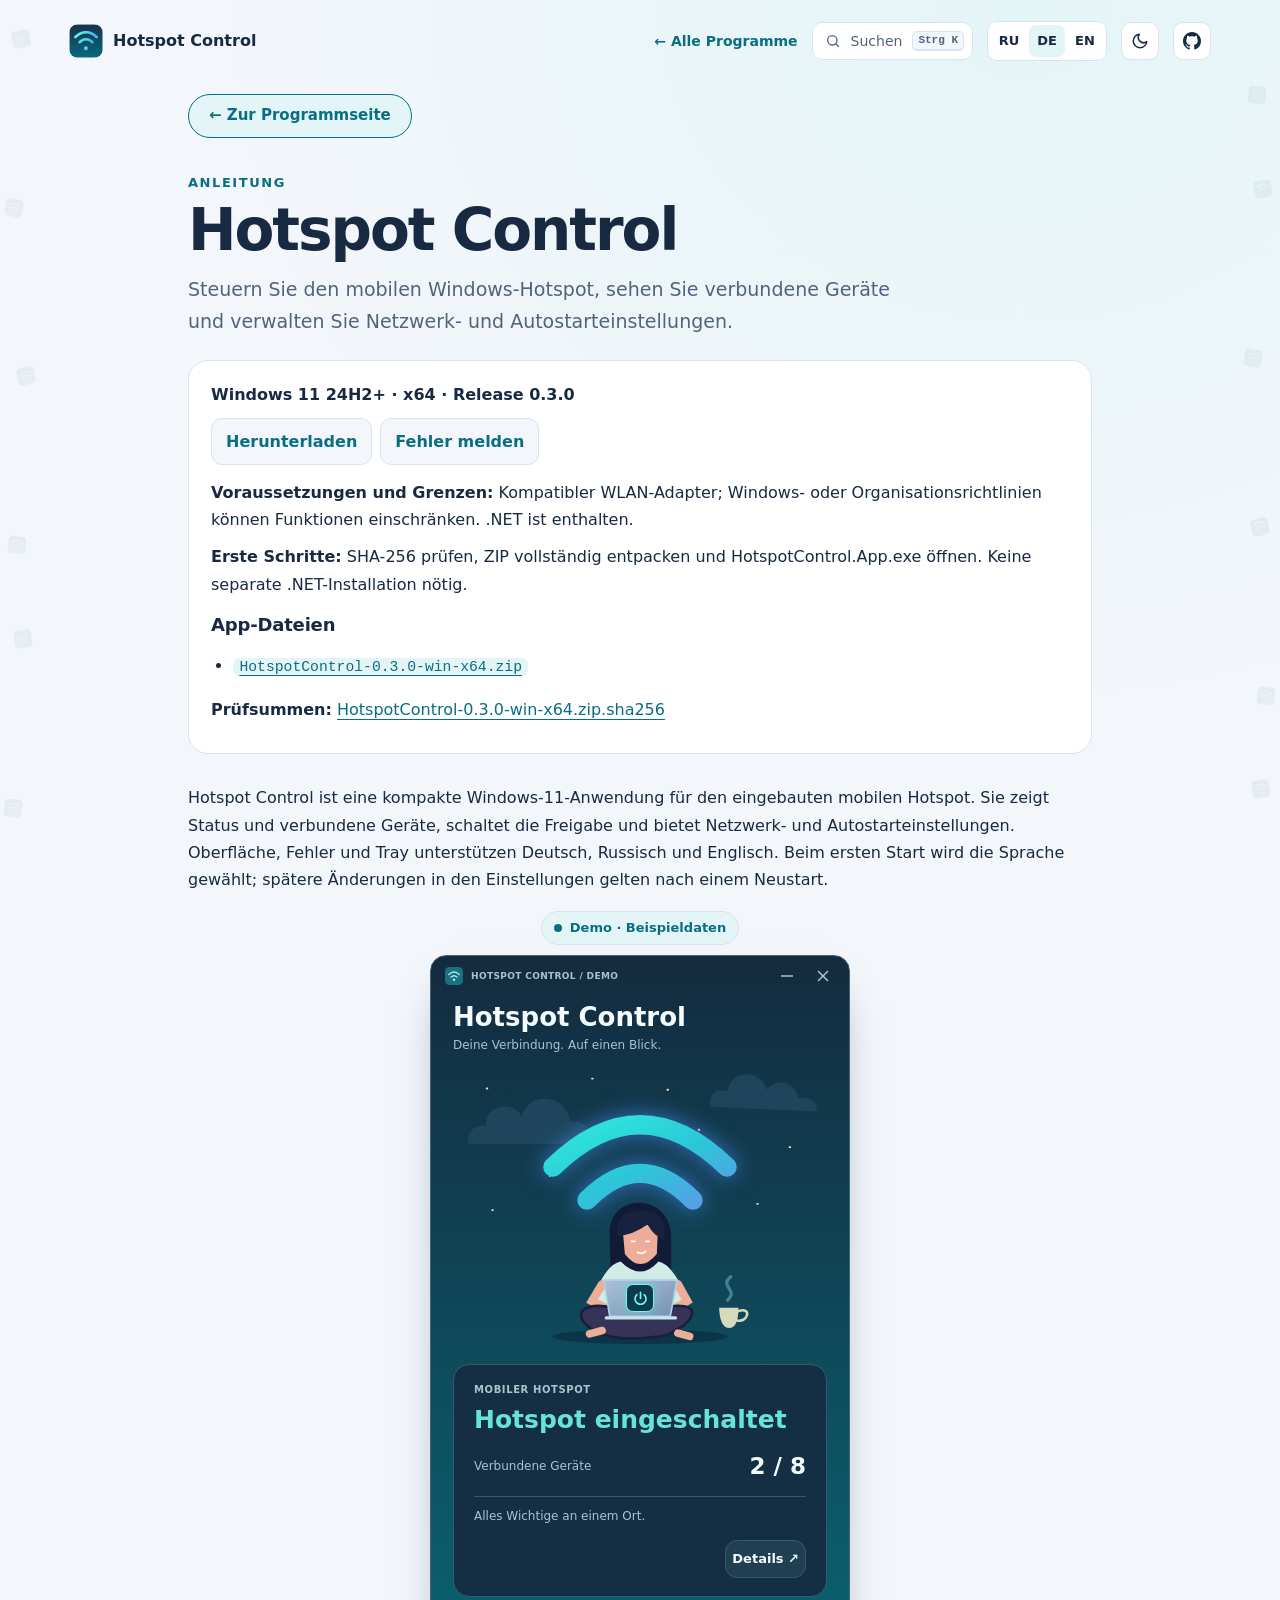
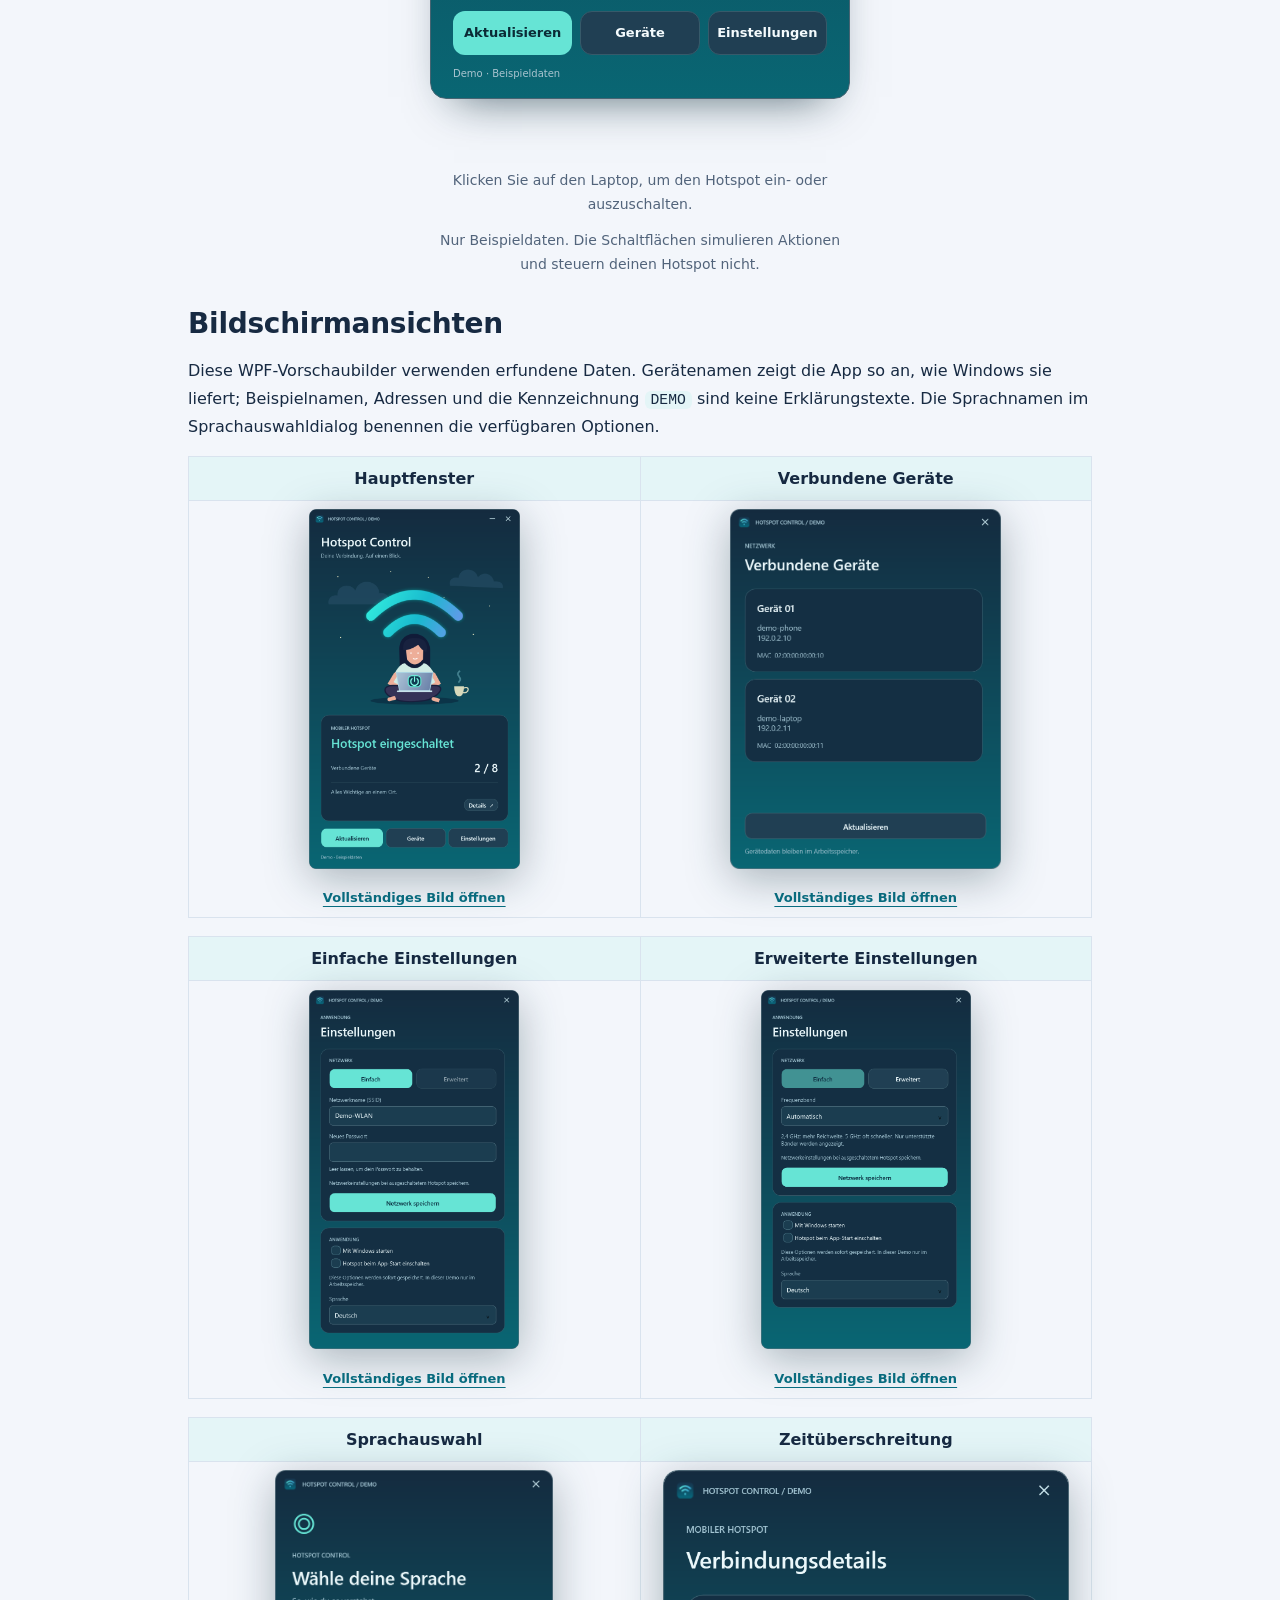
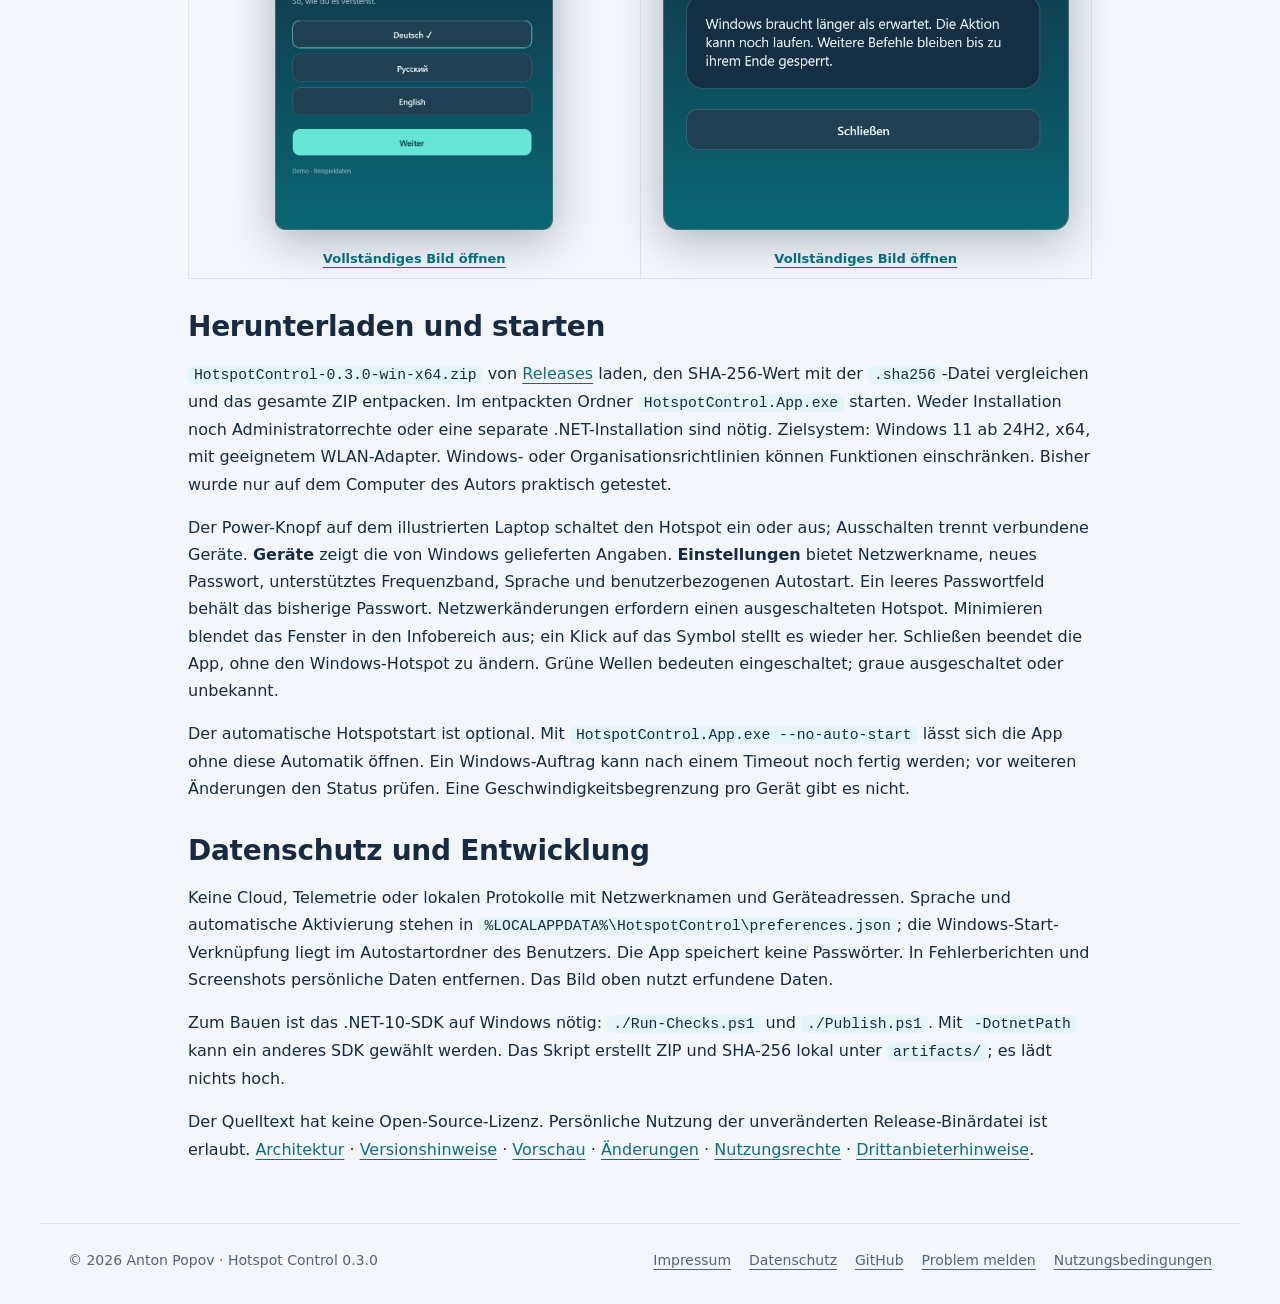
==== Guide-de.html @ d8a9bd9d "demo: no inner scrolling, the laptop toggles the hotspot Every screen fits the window; the power but" ====
<!doctype html>
<html lang="de"><head><meta charset="utf-8"><meta name="viewport" content="width=device-width,initial-scale=1">
<meta name="description" content="Steuern Sie den mobilen Windows-Hotspot, sehen Sie verbundene Geräte und verwalten Sie Netzwerk- und Autostarteinstellungen."><title>Hotspot Control — Anleitung</title>
<!-- ppk-head:start -->
<link rel="icon" href="presentation-icon.ico">
<script src="assets/kit/kit-theme.js"></script>
<link rel="stylesheet" href="assets/kit/kit.css?v=2026.11.06-2">
<link rel="stylesheet" href="presentation.css?v=cfb1ed99">
<link rel="stylesheet" href="guide-polish.css?v=80c9c462">
<script src="assets/kit/programs.js?v=2026.11.06-2" defer></script>
<script src="assets/kit/kit.js?v=2026.11.06-2" defer></script>
<!-- ppk-head:end -->
</head>
<body class="ppk-page">
<!-- ppk-header:start -->
<a class="ppk-skip" href="#main">Zum Inhalt</a>
<div class="ppk-nav-wrap" id="ppk-nav-wrap">
<nav class="ppk-nav" aria-label="Hauptnavigation"><a class="ppk-brand" href="index.html"><img src="presentation-icon.ico" alt="" width="34" height="34"><span>Hotspot Control</span></a><span class="ppk-spacer"></span><a class="ppk-back" href="https://popovantondev.github.io/popovantondev/index.html">← Alle Programme</a><button class="ppk-search-btn" type="button" data-ppk-open-search aria-label="Programme durchsuchen"><span>Suchen</span><kbd>Strg K</kbd></button><div class="ppk-langs"><a href="Guide-ru.html" lang="ru" hreflang="ru">RU</a><a href="Guide-de.html" lang="de" hreflang="de" aria-current="page">DE</a><a href="Guide-en.html" lang="en" hreflang="en">EN</a></div><button class="ppk-icon-btn ppk-theme-btn" type="button" data-ppk-theme aria-label="Farbschema wechseln"></button><a class="ppk-icon-btn ppk-gh-btn" href="https://github.com/popovantondev/HotspotControl" aria-label="GitHub"></a></nav>
</div>
<!-- ppk-header:end -->
<main class="ppk-shell ppk-prose guide" id="main">
<!-- ppk-guide-home:start --><p class="guide-home"><a class="guide-home-link" href="index.html">← Zur Programmseite</a></p><!-- ppk-guide-home:end -->
<!-- guide-hero:start --><section class="guide-hero"><p class="guide-kicker">Anleitung</p><h1>Hotspot Control</h1><p class="guide-lead">Steuern Sie den mobilen Windows-Hotspot, sehen Sie verbundene Geräte und verwalten Sie Netzwerk- und Autostarteinstellungen.</p></section><!-- guide-hero:end -->
<!-- public-release:start -->
<section class="topic release-summary" aria-label="Erste Schritte">
<p><strong>Windows 11 24H2+ · x64 · Release 0.3.0</strong></p>
<p class="release-actions"><a class="release-link" href="https://github.com/popovantondev/HotspotControl/releases/tag/v0.3.0">Herunterladen</a> <a class="release-link" href="https://github.com/popovantondev/HotspotControl/issues/new/choose">Fehler melden</a></p>
<p><strong>Voraussetzungen und Grenzen:</strong> Kompatibler WLAN-Adapter; Windows- oder Organisationsrichtlinien können Funktionen einschränken. .NET ist enthalten.</p>
<p><strong>Erste Schritte:</strong> SHA-256 prüfen, ZIP vollständig entpacken und HotspotControl.App.exe öffnen. Keine separate .NET-Installation nötig.</p>
<h2>App-Dateien</h2>
<ul>
<li><a href="https://github.com/popovantondev/HotspotControl/releases/download/v0.3.0/HotspotControl-0.3.0-win-x64.zip"><code>HotspotControl-0.3.0-win-x64.zip</code></a></li>
</ul>
<p><strong>Prüfsummen:</strong> <a href="https://github.com/popovantondev/HotspotControl/releases/download/v0.3.0/HotspotControl-0.3.0-win-x64.zip.sha256">HotspotControl-0.3.0-win-x64.zip.sha256</a></p>
</section>
<!-- public-release:end -->
<section class="overview">
<p>Hotspot Control ist eine kompakte Windows-11-Anwendung für den eingebauten mobilen Hotspot. Sie zeigt Status und verbundene Geräte, schaltet die Freigabe und bietet Netzwerk- und Autostarteinstellungen. Oberfläche, Fehler und Tray unterstützen Deutsch, Russisch und Englisch. Beim ersten Start wird die Sprache gewählt; spätere Änderungen in den Einstellungen gelten nach einem Neustart.</p>
<!-- hotspot-demo:start -->
<link rel="stylesheet" href="assets/hotspot-demo.css?v=35a3feab">
<div class="hsd" data-hotspot-demo hidden></div>
<script src="assets/hotspot-demo/strings-de.js?v=710bd7a7" defer></script>
<script src="assets/hotspot-demo.js?v=8e9362fc" defer></script>
<!-- hotspot-demo:end -->
<p class="hsd-static"><a class="guide-full-image" href="docs/images/demo-main-de.png" aria-label="Vollständiges Bild öffnen"><img src="docs/images/demo-main-de.png" alt="Hotspot Control mit fiktiven Demodaten" /></a></p>
</section><section class="topic"><h2 id="bildschirmansichten">Bildschirmansichten</h2>
<p>Diese WPF-Vorschaubilder verwenden erfundene Daten. Gerätenamen zeigt die App so an, wie Windows sie liefert; Beispielnamen, Adressen und die Kennzeichnung <code>DEMO</code> sind keine Erklärungstexte. Die Sprachnamen im Sprachauswahldialog benennen die verfügbaren Optionen.</p>
<table>
<thead>
<tr>
<th>Hauptfenster</th>
<th>Verbundene Geräte</th>
</tr>
</thead>
<tbody>
<tr>
<td><a class="guide-full-image" href="docs/images/screenshots/de/main.png" aria-label="Vollständiges Bild öffnen"><img src="docs/images/screenshots/de/main.png" alt="Hauptfenster" /></a></td>
<td><a class="guide-full-image" href="docs/images/screenshots/de/devices.png" aria-label="Vollständiges Bild öffnen"><img src="docs/images/screenshots/de/devices.png" alt="Verbundene Geräte" /></a></td>
</tr>
</tbody>
</table>
<table>
<thead>
<tr>
<th>Einfache Einstellungen</th>
<th>Erweiterte Einstellungen</th>
</tr>
</thead>
<tbody>
<tr>
<td><a class="guide-full-image" href="docs/images/screenshots/de/settings-simple.png" aria-label="Vollständiges Bild öffnen"><img src="docs/images/screenshots/de/settings-simple.png" alt="Einfache Einstellungen" /></a></td>
<td><a class="guide-full-image" href="docs/images/screenshots/de/settings-advanced.png" aria-label="Vollständiges Bild öffnen"><img src="docs/images/screenshots/de/settings-advanced.png" alt="Erweiterte Einstellungen" /></a></td>
</tr>
</tbody>
</table>
<table>
<thead>
<tr>
<th>Sprachauswahl</th>
<th>Zeitüberschreitung</th>
</tr>
</thead>
<tbody>
<tr>
<td><a class="guide-full-image" href="docs/images/screenshots/de/language-selection.png" aria-label="Vollständiges Bild öffnen"><img src="docs/images/screenshots/de/language-selection.png" alt="Sprachauswahl" /></a></td>
<td><a class="guide-full-image" href="docs/images/screenshots/de/timeout-message.png" aria-label="Vollständiges Bild öffnen"><img src="docs/images/screenshots/de/timeout-message.png" alt="Meldung bei Zeitüberschreitung" /></a></td>
</tr>
</tbody>
</table>
</section><section class="topic"><h2 id="herunterladen-und-starten">Herunterladen und starten</h2>
<p><code>HotspotControl-0.3.0-win-x64.zip</code> von <a href="https://github.com/popovantondev/HotspotControl/releases/tag/v0.3.0">Releases</a> laden, den SHA-256-Wert mit der <code>.sha256</code>-Datei vergleichen und das gesamte ZIP entpacken. Im entpackten Ordner <code>HotspotControl.App.exe</code> starten. Weder Installation noch Administratorrechte oder eine separate .NET-Installation sind nötig. Zielsystem: Windows 11 ab 24H2, x64, mit geeignetem WLAN-Adapter. Windows- oder Organisationsrichtlinien können Funktionen einschränken. Bisher wurde nur auf dem Computer des Autors praktisch getestet.</p>
<p>Der Power-Knopf auf dem illustrierten Laptop schaltet den Hotspot ein oder aus; Ausschalten trennt verbundene Geräte. <strong>Geräte</strong> zeigt die von Windows gelieferten Angaben. <strong>Einstellungen</strong> bietet Netzwerkname, neues Passwort, unterstütztes Frequenzband, Sprache und benutzerbezogenen Autostart. Ein leeres Passwortfeld behält das bisherige Passwort. Netzwerkänderungen erfordern einen ausgeschalteten Hotspot. Minimieren blendet das Fenster in den Infobereich aus; ein Klick auf das Symbol stellt es wieder her. Schließen beendet die App, ohne den Windows-Hotspot zu ändern. Grüne Wellen bedeuten eingeschaltet; graue ausgeschaltet oder unbekannt.</p>
<p>Der automatische Hotspotstart ist optional. Mit <code>HotspotControl.App.exe --no-auto-start</code> lässt sich die App ohne diese Automatik öffnen. Ein Windows-Auftrag kann nach einem Timeout noch fertig werden; vor weiteren Änderungen den Status prüfen. Eine Geschwindigkeitsbegrenzung pro Gerät gibt es nicht.</p>
</section><section class="topic"><h2 id="datenschutz-und-entwicklung">Datenschutz und Entwicklung</h2>
<p>Keine Cloud, Telemetrie oder lokalen Protokolle mit Netzwerknamen und Geräteadressen. Sprache und automatische Aktivierung stehen in <code>%LOCALAPPDATA%\HotspotControl\preferences.json</code>; die Windows-Start-Verknüpfung liegt im Autostartordner des Benutzers. Die App speichert keine Passwörter. In Fehlerberichten und Screenshots persönliche Daten entfernen. Das Bild oben nutzt erfundene Daten.</p>
<p>Zum Bauen ist das .NET-10-SDK auf Windows nötig: <code>./Run-Checks.ps1</code> und <code>./Publish.ps1</code>. Mit <code>-DotnetPath</code> kann ein anderes SDK gewählt werden. Das Skript erstellt ZIP und SHA-256 lokal unter <code>artifacts/</code>; es lädt nichts hoch.</p>
<p>Der Quelltext hat keine Open-Source-Lizenz. Persönliche Nutzung der unveränderten Release-Binärdatei ist erlaubt. <a href="https://github.com/popovantondev/HotspotControl/blob/main/docs/ARCHITECTURE.de.md">Architektur</a> · <a href="https://github.com/popovantondev/HotspotControl/blob/main/docs/RELEASE_0.3.0.de.md">Versionshinweise</a> · <a href="https://github.com/popovantondev/HotspotControl/blob/main/docs/PREVIEW.de.md">Vorschau</a> · <a href="https://github.com/popovantondev/HotspotControl/blob/main/CHANGELOG.de.md">Änderungen</a> · <a href="https://github.com/popovantondev/HotspotControl/blob/main/RIGHTS.de.md">Nutzungsrechte</a> · <a href="https://github.com/popovantondev/HotspotControl/blob/main/THIRD_PARTY_NOTICES.de.md">Drittanbieterhinweise</a>.</p>
</section>
</main>
<!-- ppk-footer:start -->
<footer class="ppk-footer">
<span>© 2026 Anton Popov · Hotspot Control 0.3.0</span>
<nav aria-label="Rechtliches"><a href="https://popovantondev.github.io/popovantondev/impressum.html">Impressum</a><a href="https://popovantondev.github.io/popovantondev/datenschutz.html">Datenschutz</a><a href="https://github.com/popovantondev/HotspotControl">GitHub</a><a href="https://github.com/popovantondev/HotspotControl/issues/new/choose">Problem melden</a><a href="https://github.com/popovantondev/HotspotControl/blob/main/RIGHTS.de.md">Nutzungsbedingungen</a></nav>
</footer>
<!-- ppk-footer:end -->
</body></html>
---- assets/kit/kit.css ----
/* popovantondev shared kit: tokens, header, search palette, components, footer.
   Everything is prefixed ppk-. Pages set their accent in their own CSS (see demo.html).
   Kit tokens have zero specificity (:where), so any page rule overrides them regardless of load order. */

/* ---------- tokens ---------- */
:where(:root){color-scheme:light;
  --ppk-bg:#f3f6fb;--ppk-panel:#ffffff;--ppk-ink:#172a42;--ppk-muted:#52647b;--ppk-line:#d9e3ee;
  --ppk-accent:#0f6f7c;--ppk-accent-ink:#ffffff;--ppk-tint:#e2f2f3;--ppk-hero:#0c3a45;--ppk-hero-end:#1b6b78;
  --ppk-glass:rgba(255,255,255,.76);--ppk-term:#0f1b26;--ppk-term-ink:#d6e4ef;--ppk-term-ps:#7fd4dc;--ppk-term-ok:#6ee787;--ppk-term-dim:#8fa3b6;
  --ppk-ok:#15803d;--ppk-ok-bg:#dcfce7;--ppk-ok-fg:#166534;--ppk-warn-bg:#fef3c7;--ppk-warn-fg:#92400e;
  --ppk-focus:#1a5fd0;--ppk-shadow:0 22px 50px -30px rgba(22,43,72,.35);
  --ppk-radius-s:8px;--ppk-radius-m:12px;--ppk-radius-l:20px;--ppk-radius-pill:999px;
  --ppk-font:system-ui,-apple-system,"Segoe UI",sans-serif;--ppk-mono:ui-monospace,"Cascadia Code",Consolas,monospace;--ppk-shell:1200px}
:where([data-theme="dark"]){color-scheme:dark;
  --ppk-bg:#0c131b;--ppk-panel:#131d28;--ppk-ink:#e5edf5;--ppk-muted:#9badbf;--ppk-line:#233142;
  --ppk-accent:#3cc1cc;--ppk-accent-ink:#03262b;--ppk-tint:#11343a;--ppk-hero:#082a32;--ppk-hero-end:#145a65;
  --ppk-glass:rgba(19,29,40,.76);--ppk-term:#070d13;--ppk-term-ink:#d6e4ef;--ppk-term-ps:#7fd4dc;--ppk-term-ok:#6ee787;--ppk-term-dim:#8fa3b6;
  --ppk-ok:#4ade80;--ppk-ok-bg:#14532d;--ppk-ok-fg:#bbf7d0;--ppk-warn-bg:#78350f;--ppk-warn-fg:#fde68a;
  --ppk-focus:#7ab8ff;--ppk-shadow:0 22px 50px -30px rgba(0,0,0,.7)}
@media (prefers-color-scheme:dark){:where(:root:not([data-theme])){color-scheme:dark;
  --ppk-bg:#0c131b;--ppk-panel:#131d28;--ppk-ink:#e5edf5;--ppk-muted:#9badbf;--ppk-line:#233142;
  --ppk-accent:#3cc1cc;--ppk-accent-ink:#03262b;--ppk-tint:#11343a;--ppk-hero:#082a32;--ppk-hero-end:#145a65;
  --ppk-glass:rgba(19,29,40,.76);--ppk-term:#070d13;--ppk-term-ink:#d6e4ef;--ppk-term-ps:#7fd4dc;--ppk-term-ok:#6ee787;--ppk-term-dim:#8fa3b6;
  --ppk-ok:#4ade80;--ppk-ok-bg:#14532d;--ppk-ok-fg:#bbf7d0;--ppk-warn-bg:#78350f;--ppk-warn-fg:#fde68a;
  --ppk-focus:#7ab8ff;--ppk-shadow:0 22px 50px -30px rgba(0,0,0,.7)}}

/* ---------- base (only inside pages that opt in with class ppk-page on body) ---------- */
.ppk-page{margin:0;background:radial-gradient(ellipse at 80% 0,var(--ppk-tint),transparent 55%),var(--ppk-bg);background-attachment:fixed;color:var(--ppk-ink);font:16px/1.6 var(--ppk-font);transition:background-color .3s,color .3s}
.ppk-page *,.ppk-page *::before,.ppk-page *::after{box-sizing:border-box}
:where(.ppk-page a){color:var(--ppk-accent);text-underline-offset:4px}
:where(.ppk-page img){max-width:100%;height:auto}
:where(.ppk-page button){font:inherit;color:inherit}
.ppk-page :focus-visible,.ppk-overlay :focus-visible,.ppk-nav-wrap :focus-visible,.ppk-footer :focus-visible{outline:3px solid var(--ppk-focus);outline-offset:3px}
:where(.ppk-page h1),.ppk-title{font-size:clamp(34px,4.6vw,58px);line-height:1.05;letter-spacing:-.035em;margin:14px 0 18px}
:where(.ppk-page h2),.ppk-h2{font-size:clamp(22px,2.4vw,28px);line-height:1.25;letter-spacing:-.01em;margin:0 0 6px}
.ppk-page [hidden],.ppk-overlay[hidden]{display:none!important}
.ppk-shell{max-width:var(--ppk-shell);margin:0 auto;padding:0 28px}
.ppk-section{margin:56px 0;position:relative}
.ppk-sub{color:var(--ppk-muted);margin:0 0 22px}
.ppk-sr-only{position:absolute!important;width:1px;height:1px;margin:-1px;padding:0;overflow:hidden;clip:rect(0 0 0 0);white-space:nowrap;border:0}
.ppk-skip{position:absolute;left:12px;top:-60px;z-index:200;background:var(--ppk-panel);color:var(--ppk-ink);border:2px solid var(--ppk-focus);border-radius:var(--ppk-radius-m);padding:8px 14px;font-weight:700;text-decoration:none}
.ppk-skip:focus{top:12px}
html.ppk-lock{overflow:hidden}

/* ---------- icons (CSS masks, work without JS and without inline SVG) ---------- */
.ppk-search-btn::before,.ppk-gh-btn::before,.ppk-theme-btn::before,.ppk-btn-gh::before{content:"";flex:none;background:currentColor;-webkit-mask:var(--ppk-ico) center/contain no-repeat;mask:var(--ppk-ico) center/contain no-repeat}
.ppk-search-btn::before{--ppk-ico:url("data:image/svg+xml,%3Csvg xmlns='http://www.w3.org/2000/svg' viewBox='0 0 24 24' fill='none' stroke='black' stroke-width='2' stroke-linecap='round'%3E%3Ccircle cx='11' cy='11' r='7'/%3E%3Cpath d='m20 20-3.5-3.5'/%3E%3C/svg%3E");width:16px;height:16px}
.ppk-gh-btn::before,.ppk-btn-gh::before{--ppk-ico:url("data:image/svg+xml,%3Csvg xmlns='http://www.w3.org/2000/svg' viewBox='0 0 16 16'%3E%3Cpath d='M8 0C3.58 0 0 3.58 0 8c0 3.54 2.29 6.53 5.47 7.59.4.07.55-.17.55-.38 0-.19-.01-.82-.01-1.49-2.01.37-2.53-.49-2.69-.94-.09-.23-.48-.94-.82-1.13-.28-.15-.68-.52-.01-.53.63-.01 1.08.58 1.23.82.72 1.21 1.87.87 2.33.66.07-.52.28-.87.51-1.07-1.78-.2-3.64-.89-3.64-3.95 0-.87.31-1.59.82-2.15-.08-.2-.36-1.02.08-2.12 0 0 .67-.21 2.2.82.64-.18 1.32-.27 2-.27.68 0 1.36.09 2 .27 1.53-1.04 2.2-.82 2.2-.82.44 1.1.16 1.92.08 2.12.51.56.82 1.27.82 2.15 0 3.07-1.87 3.75-3.65 3.95.29.25.54.73.54 1.48 0 1.07-.01 1.93-.01 2.2 0 .21.15.46.55.38A8.013 8.013 0 0 0 16 8c0-4.42-3.58-8-8-8z'/%3E%3C/svg%3E");width:18px;height:18px}
.ppk-theme-btn::before{--ppk-ico:url("data:image/svg+xml,%3Csvg xmlns='http://www.w3.org/2000/svg' viewBox='0 0 24 24' fill='none' stroke='black' stroke-width='2' stroke-linecap='round' stroke-linejoin='round'%3E%3Cpath d='M21 12.8A9 9 0 1 1 11.2 3a7 7 0 0 0 9.8 9.8z'/%3E%3C/svg%3E");width:18px;height:18px}
:root[data-theme="dark"] .ppk-theme-btn::before{--ppk-ico:url("data:image/svg+xml,%3Csvg xmlns='http://www.w3.org/2000/svg' viewBox='0 0 24 24' fill='none' stroke='black' stroke-width='2' stroke-linecap='round'%3E%3Ccircle cx='12' cy='12' r='4.5'/%3E%3Cpath d='M12 2v2M12 20v2M4.9 4.9l1.4 1.4M17.7 17.7l1.4 1.4M2 12h2M20 12h2M4.9 19.1l1.4-1.4M17.7 6.3l1.4-1.4'/%3E%3C/svg%3E")}
@media (prefers-color-scheme:dark){:root:not([data-theme]) .ppk-theme-btn::before{--ppk-ico:url("data:image/svg+xml,%3Csvg xmlns='http://www.w3.org/2000/svg' viewBox='0 0 24 24' fill='none' stroke='black' stroke-width='2' stroke-linecap='round'%3E%3Ccircle cx='12' cy='12' r='4.5'/%3E%3Cpath d='M12 2v2M12 20v2M4.9 4.9l1.4 1.4M17.7 17.7l1.4 1.4M2 12h2M20 12h2M4.9 19.1l1.4-1.4M17.7 6.3l1.4-1.4'/%3E%3C/svg%3E")}}
.ppk-search-btn:has(svg)::before,.ppk-icon-btn:has(svg)::before,.ppk-btn-gh:has(svg)::before{display:none}

/* ---------- header: static markup, JS only improves it ---------- */
.ppk-nav-wrap{position:sticky;top:0;z-index:40;padding:10px 0 0}
.ppk-nav-wrap.ppk-floating{padding-inline:8px}
.ppk-nav{position:relative;isolation:isolate;max-width:var(--ppk-shell);margin:0 auto;display:flex;align-items:center;gap:14px;padding:10px 28px;border:1px solid transparent;border-radius:0;font:14px/1.3 var(--ppk-font);color:var(--ppk-ink);transition:border-color .25s,border-radius .25s}
/* Glass pill is a separate layer: the header jump to the pill changes layout once, the glass, blur and shadow only fade in (opacity), so scrolling past the threshold stays cheap. */
.ppk-nav::before{content:"";position:absolute;inset:-1px;z-index:-1;border-radius:inherit;background:var(--ppk-glass);-webkit-backdrop-filter:blur(14px) saturate(1.4);backdrop-filter:blur(14px) saturate(1.4);box-shadow:0 10px 30px -18px rgba(0,0,0,.35);opacity:0;pointer-events:none;transition:opacity .25s}
.ppk-nav *,.ppk-nav *::before,.ppk-nav *::after{box-sizing:border-box}
.ppk-floating .ppk-nav{max-width:980px;padding:8px 10px 8px 16px;border-color:var(--ppk-line);border-radius:var(--ppk-radius-pill)}
.ppk-floating .ppk-nav::before{opacity:1}
.ppk-brand{display:flex;align-items:center;gap:10px;min-width:0;font-size:16px;font-weight:750;color:var(--ppk-ink);text-decoration:none;white-space:nowrap}
.ppk-brand img{width:34px;height:34px;flex:none;border-radius:9px}
.ppk-brand span{overflow:hidden;text-overflow:ellipsis;padding:3px 4px 3px 0;margin:-3px -4px -3px 0}
.ppk-spacer{flex:1}
.ppk-back{display:inline-flex;align-items:center;min-height:38px;font-size:14px;font-weight:650;color:var(--ppk-accent);text-decoration:none;white-space:nowrap}
.ppk-back:hover{text-decoration:underline;text-underline-offset:4px}
.ppk-search-btn{display:none;align-items:center;gap:10px;min-height:38px;padding:6px 8px 6px 12px;border:1px solid var(--ppk-line);border-radius:10px;background:var(--ppk-panel);color:var(--ppk-muted);font:inherit;font-size:14px;cursor:pointer;transition:border-color .2s}
.ppk-search-btn:hover{border-color:var(--ppk-accent)}
html.ppk-js .ppk-search-btn{display:flex}
.ppk-search-btn kbd,.ppk-kbd{font:600 11px/1 var(--ppk-mono);border:1px solid var(--ppk-line);border-bottom-width:2px;border-radius:5px;padding:3px 5px;color:var(--ppk-muted);background:var(--ppk-bg)}
.ppk-langs{display:flex;gap:2px;padding:3px;border:1px solid var(--ppk-line);border-radius:10px;background:var(--ppk-panel)}
.ppk-langs a{display:grid;place-items:center;min-width:36px;min-height:32px;border-radius:7px;color:var(--ppk-ink);font-size:13px;font-weight:700;text-decoration:none}
.ppk-langs a:hover{background:var(--ppk-bg)}
.ppk-langs a[aria-current]{background:var(--ppk-tint);color:var(--ppk-ink)}
.ppk-icon-btn{display:grid;place-items:center;width:38px;height:38px;padding:0;border:1px solid var(--ppk-line);border-radius:10px;background:var(--ppk-panel);color:var(--ppk-ink);text-decoration:none;cursor:pointer;transition:border-color .2s}
.ppk-icon-btn:hover{border-color:var(--ppk-accent)}
.ppk-icon-btn svg{width:18px;height:18px}
html:not(.ppk-js) .ppk-theme-btn{display:none}

/* ---------- hero parts ---------- */
.ppk-hero{display:grid;grid-template-columns:minmax(0,1fr) minmax(0,1.05fr);gap:40px;align-items:center;margin:34px 0 10px}
.ppk-hero>*{min-width:0}
.ppk-pill{display:inline-flex;align-items:center;gap:8px;max-width:100%;padding:4px 12px 4px 4px;border:1px solid var(--ppk-line);border-radius:var(--ppk-radius-pill);background:var(--ppk-panel);color:var(--ppk-ink);font-size:13px;text-decoration:none;transition:border-color .2s,transform .2s}
.ppk-pill:hover{border-color:var(--ppk-accent);transform:translateY(-1px)}
.ppk-pill .ppk-new{flex:none;background:var(--ppk-accent);color:var(--ppk-accent-ink);border-radius:var(--ppk-radius-pill);padding:2px 8px;font-weight:800;font-size:11px;letter-spacing:.04em}
.ppk-pill .ppk-more{color:var(--ppk-accent);font-weight:650;white-space:nowrap}
.ppk-lead{margin:0 0 18px;color:var(--ppk-muted);font-size:19px}
.ppk-status{display:inline-block;padding:4px 10px;border-radius:var(--ppk-radius-s);background:var(--ppk-tint);color:var(--ppk-accent);font-size:14px;font-weight:700}
.ppk-actions{display:flex;flex-wrap:wrap;align-items:center;gap:10px;margin:22px 0 14px}
.ppk-btn{display:inline-flex;align-items:center;gap:10px;min-height:46px;padding:10px 16px;border:1px solid var(--ppk-line);border-radius:11px;background:var(--ppk-panel);color:var(--ppk-accent);font-size:15px;font-weight:700;text-decoration:none;cursor:pointer;transition:transform .15s,box-shadow .2s,border-color .2s}
.ppk-btn:hover{transform:translateY(-1px);box-shadow:0 8px 20px -12px rgba(0,0,0,.35);border-color:var(--ppk-accent)}
.ppk-btn-primary{background:var(--ppk-accent);border-color:var(--ppk-accent);color:var(--ppk-accent-ink)}
.ppk-btn-gh{color:var(--ppk-ink)}
.ppk-chip{display:inline-flex;align-items:center;gap:6px;padding:1px 7px;border:1px solid var(--ppk-line);border-radius:7px;background:var(--ppk-bg);color:var(--ppk-muted);font-size:12px;font-weight:600}
.ppk-dot{display:inline-block;width:9px;height:9px;border-radius:50%;background:var(--ppk-accent)}
.ppk-requirements{margin:0;padding-left:14px;border-left:3px solid var(--ppk-line);color:var(--ppk-muted);font-size:14px}
.ppk-requirements strong{display:block;color:var(--ppk-ink)}
.ppk-preview{position:relative;margin:0;overflow:hidden;border:1px solid var(--ppk-line);border-radius:22px;background:var(--ppk-panel);box-shadow:var(--ppk-shadow)}
.ppk-stage{display:grid;place-items:center;padding:18px;background:linear-gradient(145deg,var(--ppk-hero),var(--ppk-hero-end))}
.ppk-stage img{display:block;width:auto;max-height:470px;filter:drop-shadow(0 8px 18px rgba(0,0,0,.25))}
.ppk-preview figcaption{padding:12px 18px;color:var(--ppk-muted);font-size:14px}

/* ---------- bento ---------- */
.ppk-bento{display:grid;grid-template-columns:repeat(3,minmax(0,1fr));gap:16px}
.ppk-tile{position:relative;min-width:0;overflow:hidden;padding:22px;border:1px solid var(--ppk-line);border-radius:var(--ppk-radius-l);background:var(--ppk-panel)}
.ppk-tile h3{margin:0 0 4px;font-size:18px}
.ppk-tile p{margin:0 0 14px;color:var(--ppk-muted);font-size:15px}
.ppk-wide{grid-column:span 2}
.ppk-term{min-height:178px;overflow:hidden;padding:14px 16px;border-radius:14px;background:var(--ppk-term);color:var(--ppk-term-ink);font:13.5px/1.75 var(--ppk-mono)}
.ppk-term-bar{display:flex;gap:6px;margin-bottom:10px}
.ppk-term-bar i{width:10px;height:10px;border-radius:50%;background:#4a586a}
.ppk-term-out>div{overflow-wrap:anywhere}
.ppk-term .ppk-ps{color:var(--ppk-term-ps)}
.ppk-term .ppk-ok{color:var(--ppk-term-ok)}
.ppk-term .ppk-dim{color:var(--ppk-term-dim)}
.ppk-cursor{display:inline-block;width:8px;height:1.05em;background:var(--ppk-term-ink);vertical-align:-2px;animation:ppk-blink 1s steps(1) infinite}
@keyframes ppk-blink{50%{opacity:0}}
.ppk-chips{display:flex;flex-wrap:wrap;gap:8px}
.ppk-chips span{padding:6px 12px;border:1px solid var(--ppk-line);border-radius:var(--ppk-radius-pill);background:var(--ppk-bg);font-size:14px;font-weight:600;transition:transform .2s,border-color .2s}
.ppk-chips span:hover{transform:translateY(-2px);border-color:var(--ppk-accent)}
.ppk-live{display:inline-flex;align-items:center;gap:8px;color:var(--ppk-ok);font-size:15px;font-weight:700}
.ppk-live::before{content:"";width:10px;height:10px;border-radius:50%;background:var(--ppk-ok);box-shadow:0 0 0 0 rgba(22,163,74,.55);animation:ppk-pulse 2s infinite}
@keyframes ppk-pulse{70%{box-shadow:0 0 0 10px rgba(22,163,74,0)}100%{box-shadow:0 0 0 0 rgba(22,163,74,0)}}
.ppk-checks{display:grid;gap:8px;margin:0;padding:0;list-style:none;font-size:15px}
.ppk-checks li::before{content:"\2713";margin-right:8px;color:var(--ppk-ok);font-weight:800}

/* ---------- steps ---------- */
.ppk-process{padding:26px;border:1px solid var(--ppk-line);border-radius:18px;background:var(--ppk-panel)}
.ppk-flow{display:grid;grid-template-columns:repeat(3,minmax(0,1fr));gap:12px;margin:14px 0 0;padding:0;list-style:none;counter-reset:ppk-step}
.ppk-flow li{padding:14px 16px;border:1px solid var(--ppk-line);border-radius:var(--ppk-radius-m);background:var(--ppk-bg)}
.ppk-flow li::before{counter-increment:ppk-step;content:counter(ppk-step,decimal-leading-zero);display:block;color:var(--ppk-accent);font-size:14px;font-weight:700}

/* ---------- tabs and program cards ---------- */
.ppk-tabs{display:inline-flex;flex-wrap:wrap;gap:4px;padding:4px;border:1px solid var(--ppk-line);border-radius:14px;background:var(--ppk-panel)}
.ppk-tabs button{padding:8px 14px;min-height:38px;border:0;border-radius:10px;background:transparent;color:var(--ppk-muted);font-size:14px;font-weight:650;cursor:pointer;transition:background-color .2s,color .2s}
.ppk-tabs button:hover{color:var(--ppk-ink)}
.ppk-tabs button[aria-selected="true"]{background:var(--ppk-accent);color:var(--ppk-accent-ink)}
.ppk-app-grid{display:grid;grid-template-columns:repeat(auto-fill,minmax(230px,1fr));gap:12px;margin-top:16px}
.ppk-app-card{display:flex;align-items:flex-start;gap:12px;padding:14px;border:1px solid var(--ppk-line);border-radius:14px;background:var(--ppk-panel);color:var(--ppk-ink);text-decoration:none;animation:ppk-fade .35s ease both;transition:border-color .2s,transform .2s}
.ppk-app-card:hover{border-color:var(--ppk-accent);transform:translateY(-2px)}
.ppk-app-card img{flex:none;width:36px;height:36px;border-radius:9px}
.ppk-app-card b{display:block;font-size:15px}
.ppk-app-card small{display:block;color:var(--ppk-muted);font-size:13px;line-height:1.4}
@keyframes ppk-fade{from{opacity:0;transform:translateY(6px)}}

/* ---------- demo frame ---------- */
.ppk-demo{overflow:hidden;border:1px solid var(--ppk-line);border-radius:var(--ppk-radius-l);background:var(--ppk-panel);box-shadow:var(--ppk-shadow)}
.ppk-demo-head{display:flex;flex-wrap:wrap;align-items:center;gap:10px;padding:12px 16px;border-bottom:1px solid var(--ppk-line);font-weight:700}
.ppk-demo-label{margin-left:auto;padding:3px 10px;border-radius:var(--ppk-radius-pill);background:var(--ppk-warn-bg);color:var(--ppk-warn-fg);font-size:13px;font-weight:700}
.ppk-demo-body{display:grid;grid-template-columns:220px minmax(0,1fr);min-height:250px}
.ppk-demo-side{display:grid;align-content:start;gap:10px;padding:16px;border-right:1px solid var(--ppk-line);font-size:14px}
.ppk-field{padding:8px 10px;border:1px solid var(--ppk-line);border-radius:10px;background:var(--ppk-bg)}
.ppk-field small{display:block;color:var(--ppk-muted)}
.ppk-demo-main{min-width:0;padding:16px}
.ppk-rows{display:grid;gap:6px;margin:0 0 12px;padding:0;list-style:none}
.ppk-rows li{display:grid;grid-template-columns:minmax(0,1fr) auto;gap:10px;align-items:center;padding:8px 12px;border:1px solid var(--ppk-line);border-radius:10px;font-size:14px;animation:ppk-fade .3s ease both}
.ppk-rows li>:first-child{overflow-wrap:anywhere}
.ppk-badge{padding:2px 8px;border-radius:6px;background:var(--ppk-tint);color:var(--ppk-ink);font-size:12px;font-weight:700}
.ppk-badge-ok{background:var(--ppk-ok-bg);color:var(--ppk-ok-fg)}
.ppk-badge-warn{background:var(--ppk-warn-bg);color:var(--ppk-warn-fg)}
.ppk-progress{height:8px;margin:10px 0;overflow:hidden;border:1px solid var(--ppk-line);border-radius:99px;background:var(--ppk-bg)}
.ppk-progress i{display:block;width:0;height:100%;background:var(--ppk-accent);transition:width .25s linear}
.ppk-demo-empty{padding:24px 0;color:var(--ppk-muted);font-size:14px}
.ppk-demo-done{color:var(--ppk-ok);font-weight:700}

/* ---------- search palette (built by kit.js) ---------- */
.ppk-overlay{position:fixed;inset:0;z-index:100;display:grid;place-items:start center;padding:12vh 16px 16px;background:rgba(8,15,24,.55);-webkit-backdrop-filter:blur(3px);backdrop-filter:blur(3px);font:16px/1.5 var(--ppk-font);color:var(--ppk-ink)}
.ppk-overlay *,.ppk-overlay *::before,.ppk-overlay *::after{box-sizing:border-box}
.ppk-palette{width:min(620px,100%);overflow:hidden;border:1px solid var(--ppk-line);border-radius:16px;background:var(--ppk-panel);box-shadow:0 30px 80px -20px rgba(0,0,0,.5);animation:ppk-pop .18s ease}
@keyframes ppk-pop{from{opacity:0;transform:translateY(-8px) scale(.98)}}
.ppk-phead{display:flex;align-items:center;border-bottom:1px solid var(--ppk-line)}
.ppk-palette-input{flex:1;min-width:0;padding:16px 18px;border:0;background:transparent;color:var(--ppk-ink);font:inherit;font-size:17px;outline:none}
.ppk-palette-input::placeholder{color:var(--ppk-muted);opacity:1}
.ppk-phead:focus-within{box-shadow:inset 0 -2px 0 var(--ppk-focus)}
.ppk-pclose{margin-right:12px;padding:6px 8px;border:1px solid var(--ppk-line);border-radius:7px;background:var(--ppk-bg);color:var(--ppk-muted);font:600 12px/1 var(--ppk-mono);cursor:pointer}
.ppk-plist{max-height:min(420px,55vh);margin:0;padding:6px;overflow:auto;list-style:none}
.ppk-pitem{display:flex;align-items:center;gap:12px;padding:9px 10px;border-radius:10px;color:var(--ppk-ink);text-decoration:none}
.ppk-pitem[aria-selected="true"]{background:var(--ppk-tint);box-shadow:inset 3px 0 0 var(--ppk-accent)}
.ppk-pitem img,.ppk-pletter{flex:none;width:30px;height:30px;border-radius:8px}
.ppk-pletter{display:grid;place-items:center;background:var(--ppk-accent);color:var(--ppk-accent-ink);font-weight:800}
.ppk-ptext{min-width:0}
.ppk-pname{display:block;font-weight:650}
.ppk-ptext small{display:block;overflow:hidden;color:var(--ppk-muted);font-size:12px;text-overflow:ellipsis;white-space:nowrap}
.ppk-pempty{margin:0;padding:22px 18px;color:var(--ppk-muted)}
.ppk-pfoot{display:flex;gap:14px;padding:9px 14px;border-top:1px solid var(--ppk-line);color:var(--ppk-muted);font-size:12px}

/* ---------- footer ---------- */
.ppk-footer{display:flex;flex-wrap:wrap;justify-content:space-between;gap:12px 16px;max-width:var(--ppk-shell);margin:60px auto 0;padding:26px 28px 40px;border-top:1px solid var(--ppk-line);color:var(--ppk-muted);font:14px/1.5 var(--ppk-font)}
.ppk-footer nav{display:flex;flex-wrap:wrap;gap:6px 18px}
.ppk-footer a{color:var(--ppk-muted);text-decoration:underline;text-underline-offset:4px}
.ppk-footer a:hover{color:var(--ppk-ink)}

/* ---------- long text (Guide pages): opt in with class ppk-prose ---------- */
.ppk-prose{line-height:1.7}
.ppk-prose table{display:block;max-width:100%;overflow-x:auto;border-collapse:collapse}
.ppk-prose th,.ppk-prose td{padding:8px 12px;border:1px solid var(--ppk-line);text-align:left;vertical-align:top}
.ppk-prose th{background:var(--ppk-tint)}
.ppk-prose pre,.ppk-prose code{font-family:var(--ppk-mono);font-size:.92em}
.ppk-prose pre{max-width:100%;overflow-x:auto;padding:14px 16px;border-radius:var(--ppk-radius-m);background:var(--ppk-term);color:var(--ppk-term-ink)}
.ppk-prose :not(pre)>code{padding:1px 6px;border-radius:6px;background:var(--ppk-tint)}
.ppk-prose blockquote{margin:1em 0;padding:2px 16px;border-left:3px solid var(--ppk-accent);color:var(--ppk-muted)}

/* ---------- scroll reveal (hidden state only exists when JS runs) ---------- */
html.ppk-js .ppk-reveal:not(.ppk-in){opacity:0;transform:translateY(14px)}
.ppk-reveal{transition:opacity .6s ease,transform .6s ease}

/* ---------- small screens ---------- */
@media (max-width:900px){.ppk-hero{grid-template-columns:1fr}.ppk-bento{grid-template-columns:1fr 1fr}}
@media (max-width:640px){
  .ppk-shell,.ppk-footer{padding-left:16px;padding-right:16px}
  .ppk-nav{gap:8px;padding:8px 12px}
  .ppk-back{font-size:0;justify-content:center;width:38px;padding:0}
  .ppk-back::before{content:"\2190";font-size:20px}
  .ppk-search-btn span,.ppk-search-btn kbd{display:none}
  .ppk-search-btn{padding:0;width:38px;justify-content:center}
  .ppk-langs a{min-width:32px}
  .ppk-bento{grid-template-columns:1fr}
  .ppk-wide{grid-column:auto}
  .ppk-flow{grid-template-columns:1fr}
  .ppk-demo-body{grid-template-columns:1fr}
  .ppk-demo-side{border-right:0;border-bottom:1px solid var(--ppk-line)}
  .ppk-demo-label{margin-left:0}
  .ppk-pfoot{display:none}
  .ppk-overlay{padding-top:8vh}
}
@media (max-width:520px){
  .ppk-nav{flex-wrap:wrap;row-gap:6px}
  .ppk-nav::after{content:"";order:4;flex-basis:100%;height:0}
  .ppk-brand{order:1;margin-right:auto}
  .ppk-theme-btn{order:2}
  .ppk-gh-btn{order:3}
  .ppk-back{order:5}
  .ppk-search-btn{order:6;margin-left:auto}
  .ppk-langs{order:7}
  .ppk-spacer{display:none}
  .ppk-floating .ppk-nav{border-radius:26px;padding:8px 10px}
  .ppk-tile{padding:18px}
}

@media (prefers-reduced-motion:reduce){
  .ppk-nav-wrap,.ppk-nav,.ppk-nav::before,.ppk-pill,.ppk-btn,.ppk-chips span,.ppk-app-card,.ppk-reveal,.ppk-progress i,.ppk-page{transition:none!important}
  .ppk-palette,.ppk-app-card,.ppk-rows li,.ppk-cursor,.ppk-live::before{animation:none!important}
  html.ppk-js .ppk-reveal:not(.ppk-in){opacity:1;transform:none}
}
@media (forced-colors:active){.ppk-pitem[aria-selected="true"]{outline:2px solid Highlight}.ppk-tabs button[aria-selected="true"]{outline:2px solid Highlight}}

/* side decor (kit.js builds it on screens >= 1280px; nothing without JS) */
.ppk-decor{display:none}
@media (min-width:1280px){
  .ppk-decor{display:block;position:fixed;inset:0;z-index:0;overflow:hidden;pointer-events:none;container-type:inline-size;opacity:0;transition:opacity 1.2s ease}
  .ppk-decor.ppk-decor-on{opacity:1}
  .ppk-decor-side{position:absolute;top:0;bottom:0;width:calc((100cqi - var(--ppk-decor-shell,var(--ppk-shell)))/2);animation:ppk-decor-drift 90s ease-in-out infinite alternate;will-change:transform}
  .ppk-decor-l{left:0}
  .ppk-decor-r{right:0;animation-direction:alternate-reverse}
  .ppk-decor-i{--ppk-sz:clamp(18px,calc(var(--ppk-k,1) * ((100cqi - var(--ppk-decor-shell,var(--ppk-shell)))/2 - 28px)),72px);position:absolute;top:var(--ppk-y,0);left:calc(var(--ppk-x,.5) * (100% - 1.2 * var(--ppk-sz)) + .1 * var(--ppk-sz));width:var(--ppk-sz);height:var(--ppk-sz);object-fit:contain;opacity:.06;transform:rotate(var(--ppk-r,0deg));user-select:none}
  [data-theme="dark"] .ppk-decor-i{opacity:.08}
}
@keyframes ppk-decor-drift{from{transform:translateY(-10px)}to{transform:translateY(10px)}}
@media print{.ppk-decor{display:none!important}}
@media (prefers-reduced-motion:reduce){.ppk-decor{transition:none}.ppk-decor-side{animation:none;will-change:auto}}
---- presentation.css ----
/* Generated by tools/build_presentation.py from tools/presentation.json. The shared kit lives in assets/kit. */
:root{--ppk-accent:#086f83;--ppk-tint:#e4f5f7;--ppk-hero:#153c47;--ppk-hero-end:#246d7b}
:root[data-theme="dark"]{--ppk-accent:#4cc6d9;--ppk-tint:#0f3640;--ppk-hero:#0a2a33;--ppk-hero-end:#1a5766}
@media (prefers-color-scheme:dark){:root:not([data-theme]){--ppk-accent:#4cc6d9;--ppk-tint:#0f3640;--ppk-hero:#0a2a33;--ppk-hero-end:#1a5766}}
.ppk-stage a{display:block;line-height:0;border-radius:10px}
.ppk-stage img{max-width:100%}
.ppk-preview .ppk-stage{padding:14px}
.ppk-preview .hsd{margin:0 auto}
.ppk-preview .hsd-window{height:min(560px,calc(100vh - 330px));height:min(560px,calc(100dvh - 330px));min-height:440px}
.ppk-preview .hsd-help{color:#c4dbe3}
.ppk-preview .hsd-static{text-align:center}
.ppk-preview .hsd-caption{margin:10px 0 0;font-size:13px;line-height:1.4;color:var(--ppk-muted)}
.ppk-preview .hsd-static a{display:inline-block;max-width:100%}
.site-start{display:grid;grid-template-columns:minmax(0,1fr) auto;gap:24px;align-items:center;padding:28px;border:1px solid var(--ppk-line);border-radius:20px;background:var(--ppk-panel)}
.site-start h2{margin:0 0 6px}.site-start p{margin:0;color:var(--ppk-muted)}.site-start .ppk-actions{margin:0}
.site-notice{margin:14px 0 0;padding:12px 14px;border-radius:12px;background:var(--ppk-tint);font-size:15px}
.site-third-note{margin:10px 0 0;font-size:14px;color:var(--ppk-muted)}
@media(max-width:760px){.site-start{grid-template-columns:1fr;padding:22px}}
---- guide-polish.css ----
/* Guide pages on the shared kit. Generated by tools/polish_guides.py. */
.guide{max-width:960px}
.guide-hero{margin:34px 0 22px}
.guide-kicker{margin:0 0 6px;color:var(--ppk-accent);font-size:13px;font-weight:750;letter-spacing:.12em;text-transform:uppercase}
.guide-hero h1{margin:0 0 12px}
.guide-lead{max-width:720px;margin:0;color:var(--ppk-muted);font-size:19px}
.guide h2{margin:0 0 10px}
.guide h3{margin:1.4em 0 .4em}
.guide-topic,.topic,.overview{margin:30px 0}
.card{margin:22px 0;padding:22px 24px;border:1px solid var(--ppk-line);border-radius:var(--ppk-radius-l);background:var(--ppk-panel)}
.card>h2:first-child{margin-top:0}
.release-summary{margin:22px 0;padding:20px 22px;border:1px solid var(--ppk-line);border-radius:var(--ppk-radius-l);background:var(--ppk-panel)}
.release-summary p{margin:0 0 10px}
.release-summary h2{margin:16px 0 6px;font-size:18px}
.release-summary code{overflow-wrap:anywhere}
.release-actions{display:flex;gap:8px;flex-wrap:wrap;margin-bottom:14px!important}
.release-link{display:inline-flex;align-items:center;min-height:44px;padding:9px 14px;border:1px solid var(--ppk-line);border-radius:11px;background:var(--ppk-bg);color:var(--ppk-accent);font-weight:650;text-decoration:none}
.release-link:hover{border-color:var(--ppk-accent)}
.note{margin:18px 0;padding:12px 14px;border-radius:var(--ppk-radius-m);background:var(--ppk-tint)}
.guide ul,.guide ol{padding-left:1.4em}
.guide li{margin:.25em 0}
.guide li,.guide p,.guide h1,.guide h2,.guide h3{overflow-wrap:anywhere}
.guide-full-image{display:block;max-width:100%;text-align:center}
.guide-full-image img,.screen{object-fit:contain;border:0;border-radius:0;filter:drop-shadow(0 10px 22px rgba(8,40,52,.32))}
:root[data-theme="dark"] .guide-full-image img,:root[data-theme="dark"] .screen{filter:drop-shadow(0 0 1px rgba(255,255,255,.28)) drop-shadow(0 10px 22px rgba(0,0,0,.55))}
@media(prefers-color-scheme:dark){:root:not([data-theme="light"]) .guide-full-image img,:root:not([data-theme="light"]) .screen{filter:drop-shadow(0 0 1px rgba(255,255,255,.28)) drop-shadow(0 10px 22px rgba(0,0,0,.55))}}
.guide table{display:table;width:100%;table-layout:fixed;margin:0 0 18px}
.guide td,.guide th{text-align:center}
.guide td .guide-full-image img{width:auto;max-width:100%;max-height:360px}
.guide td .guide-full-image::after{content:attr(aria-label);display:block;margin-top:10px;color:var(--ppk-accent);font-size:13px;font-weight:650}
.guide-tools{margin:18px 0;padding:6px 16px;border:1px solid var(--ppk-line);border-radius:var(--ppk-radius-m);background:var(--ppk-panel)}
.guide-tools summary{cursor:pointer;min-height:44px;display:list-item;line-height:44px;font-weight:650}
.guide-tools ol{display:grid;grid-template-columns:repeat(2,minmax(0,1fr));gap:4px 24px;margin:4px 0 12px;padding-left:22px}
.guide-tools li{min-width:0}
@media(max-width:760px){.guide-tools ol{grid-template-columns:1fr}.card{padding:18px}}
.guide-home{margin:22px 0 4px}
body.ppk-page a.guide-home-link{display:inline-flex;align-items:center;min-height:44px;padding:10px 20px;border:1px solid var(--ppk-accent);border-radius:999px;background:var(--ppk-tint);color:var(--ppk-accent);font-size:15px;font-weight:700;line-height:1.3;text-decoration:none}
body.ppk-page a.guide-home-link:hover{background:var(--ppk-accent);color:var(--ppk-accent-ink,#fff)}
---- assets/hotspot-demo.css ----
/* Demo window of the guide (assets/hotspot-demo.js). The window keeps the dark teal look of the program's screenshots
 * in both page themes; the frame around it follows the page theme. Width <= 420 px, height fits the screen. */
.hsd{max-width:420px;margin:18px auto}
.hsd-head{display:flex;justify-content:center;margin:0 0 10px}
.hsd-label{display:inline-flex;align-items:center;gap:8px;padding:5px 12px;border:1px solid var(--ppk-line);border-radius:999px;background:var(--ppk-tint);color:var(--ppk-accent);font-size:13px;font-weight:700}
.hsd-label::before{content:"";width:8px;height:8px;border-radius:50%;background:currentColor}

.hsd-window{--hsd-ink:#f4fbfd;--hsd-muted:#a9c3cf;--hsd-accent:#66e4d5;--hsd-card:#142f43;--hsd-line:#365a6a;--hsd-btn:#203f53;--hsd-warn:#f2b866;
  position:relative;display:flex;flex-direction:column;height:min(760px,calc(100vh - 156px));height:min(760px,calc(100dvh - 156px));min-height:360px;
  overflow:hidden;border:1px solid #476472;border-radius:16px;background:linear-gradient(180deg,#142b3f,#096673);color:var(--hsd-ink);
  font-family:"Segoe UI",system-ui,-apple-system,"Helvetica Neue",Arial,sans-serif;font-size:14px;line-height:1.35;color-scheme:dark;
  box-shadow:0 22px 44px -24px rgba(8,40,52,.7)}
.hsd-window *{box-sizing:border-box}
.hsd-bar{flex:none;display:flex;align-items:center;gap:8px;height:40px;padding:0 8px 0 14px}
.hsd-appicon{width:18px;height:18px;flex:none}
.hsd-appicon svg{display:block;width:100%;height:100%}
.hsd-brand{flex:1;min-width:0;overflow:hidden;text-overflow:ellipsis;white-space:nowrap;color:var(--hsd-muted);font-size:9px;font-weight:600;letter-spacing:.04em}
.hsd-caps{display:flex}
.hsd-cap{display:grid;place-items:center;width:36px;height:32px;padding:0;border:0;border-radius:8px;background:transparent;color:var(--hsd-muted);cursor:pointer}
.hsd-cap svg{width:12px;height:12px}
.hsd-cap:hover{background:rgba(255,255,255,.08)}
.hsd-body{flex:1;min-height:0;overflow:auto;overscroll-behavior:contain;scrollbar-width:thin;scrollbar-color:#4a6b7c transparent}
.hsd-screen{display:flex;flex-direction:column;min-height:100%;padding:12px 22px 18px}
.hsd-main{height:100%;padding-top:6px}
.hsd button:focus-visible,.hsd input:focus-visible,.hsd select:focus-visible,.hsd-check-input:focus-visible+.hsd-check-box{outline:3px solid var(--hsd-accent,#66e4d5);outline-offset:2px}
.hsd-title:focus{outline:none}

/* main */
.hsd-headrow{flex:none;display:flex;align-items:flex-start;justify-content:space-between;gap:10px}
.hsd-title{font-size:26px;font-weight:600;line-height:1.2}
.hsd-tagline{margin-top:4px;color:var(--hsd-muted);font-size:12px}
.hsd-scene{flex:1 1 0;min-height:60px;margin:4px 0;container-type:size;display:grid;place-items:center}
.hsd-scene-box{position:relative;width:min(100cqw,calc(100cqh*600/470));aspect-ratio:600/470}
.hsd-scene-svg{display:block;width:100%;height:100%}
.hsd-wave{stroke:#5d7b8b}.hsd-wave-dot{fill:#5d7b8b}
.is-on .hsd-wave{stroke:url(#hsd-signal)}.is-on .hsd-wave-dot{fill:url(#hsd-signal)}
.is-on .hsd-signal{filter:drop-shadow(0 0 22px rgba(74,145,255,.65))}
/* the laptop in the drawing is the switch: a transparent button over the laptop, the power mark sits on its screen */
.hsd-laptop{position:absolute;left:40.2%;top:74%;width:19.8%;height:12.6%;display:grid;place-items:center;padding:0;border:0;border-radius:9px;background:transparent;color:#63ffdf;cursor:pointer;transition:background .15s,box-shadow .15s,transform .15s}
.hsd-laptop::before{content:"";position:absolute;inset:-8px}
.hsd-laptop-mark{display:grid;place-items:center;width:38%;aspect-ratio:1;min-width:20px;border:1.5px solid #63ffdf;border-radius:25%;background:#113a51;pointer-events:none}
.hsd-laptop-mark svg{width:50%;height:56%}
.hsd-laptop:hover,.hsd-laptop:focus-visible{background:rgba(99,255,223,.14);box-shadow:0 0 0 2px rgba(99,255,223,.55)}
.hsd-laptop:active{transform:scale(.97)}
.is-on .hsd-laptop-mark{box-shadow:0 0 12px rgba(99,255,223,.35)}
.hsd-laptop::after{content:attr(data-tip);position:absolute;left:50%;bottom:calc(100% + 8px);transform:translateX(-50%);padding:5px 10px;border-radius:8px;background:#05222e;border:1px solid #63ffdf;color:#f4fbfd;font-size:12px;font-weight:600;white-space:nowrap;pointer-events:none;opacity:0;transition:opacity .15s}
.hsd-laptop:hover::after,.hsd-laptop:focus-visible::after{opacity:1}
.hsd-laptop.is-disabled,.hsd-primary.is-disabled,.hsd-secondary.is-disabled{opacity:.45;cursor:default}
.hsd-laptop.is-disabled:hover{background:transparent;box-shadow:none}
.hsd-card{flex:none;padding:18px 20px;border:1px solid var(--hsd-line);border-radius:16px;background:var(--hsd-card)}
.hsd-caps-label{color:var(--hsd-muted);font-size:10px;font-weight:700;letter-spacing:.06em;text-transform:uppercase}
.hsd-status{margin:8px 0 0;color:var(--hsd-accent);font-size:25px;font-weight:600;line-height:1.2}
.hsd-status.is-off{color:#9fb6c3}
.hsd-row{display:flex;align-items:center;justify-content:space-between;gap:10px;margin-top:16px}
.hsd-muted{color:var(--hsd-muted);font-size:12px}
.hsd-small{font-size:11px}
.hsd-count{font-size:23px;font-weight:600;white-space:nowrap}
.hsd-rule{height:1px;margin:14px 0 11px;background:var(--hsd-line)}
.hsd-note{min-height:2.7em;color:var(--hsd-muted);font-size:12px}
.hsd-details{margin-left:auto;display:flex;min-height:30px;padding:3px 10px}
.hsd-actions{flex:none;display:grid;grid-template-columns:repeat(3,minmax(0,1fr));gap:8px;margin-top:14px}
.hsd-foot{flex:none;margin-top:12px;color:var(--hsd-muted);font-size:10px}
.hsd-primary,.hsd-secondary{min-height:44px;padding:9px 6px;border:1px solid transparent;border-radius:12px;color:var(--hsd-ink);font:inherit;font-size:13px;font-weight:600;cursor:pointer;transition:filter .15s,transform .15s}
.hsd-primary{background:var(--hsd-accent);color:#0b2b36}
.hsd-secondary{border-color:var(--hsd-line);background:var(--hsd-btn)}
.hsd-primary:hover,.hsd-secondary:hover{filter:brightness(1.1)}
.hsd-primary:active,.hsd-secondary:active{transform:scale(.98)}
.hsd-wide{width:100%}
.hsd-details.hsd-secondary,.hsd-details-inline.hsd-secondary{width:auto;min-height:28px}
.hsd-right{display:flex;align-items:center;gap:12px}
.hsd-details-inline{display:none;padding:3px 10px;white-space:nowrap}
.hsd-details{white-space:nowrap}
/* compact layout (window height < 650 px), as in the program */
.is-compact .hsd-screen{padding:4px 18px 12px}
.is-compact .hsd-title{font-size:23px}
.is-compact .hsd-tagline,.is-compact .hsd-main .hsd-caps-label,.is-compact .hsd-rule,.is-compact .hsd-note,.is-compact .hsd-foot{display:none}
.is-compact .hsd-card{padding:12px 16px}
.is-compact .hsd-status{margin-top:0;font-size:21px}
.is-compact .hsd-row{margin-top:5px}
.is-compact .hsd-count{font-size:19px}
.is-compact .hsd-details{display:none}
.is-compact .hsd-details-inline{display:flex}
.is-compact .hsd-actions{margin-top:8px}

/* child screens */
.hsd-childhead{margin:2px 0 18px}
.hsd-title-child{margin-top:6px;font-size:25px}
.hsd-list{display:flex;flex-direction:column;gap:12px;flex:1}
.hsd-device-title{font-size:17px;font-weight:600}
.hsd-device-names{margin-top:12px;color:var(--hsd-muted);font-size:13px;white-space:pre-line}
.hsd-mac{margin-top:12px;color:var(--hsd-muted);font-size:11px}
.hsd-empty{padding:26px 22px;text-align:left}
.hsd-empty-mark{margin:6px 0 14px;color:var(--hsd-accent);font-size:56px;line-height:1}
.hsd-empty-title{margin-bottom:8px;font-size:21px;font-weight:600}
.hsd-childfoot{flex:none;display:grid;gap:11px;margin-top:14px}
.hsd-tabs{display:grid;grid-template-columns:1fr 1fr;gap:8px;margin:12px 0 14px}
.hsd-tab{min-height:44px;border:1px solid var(--hsd-line);border-radius:12px;background:var(--hsd-btn);color:var(--hsd-ink);font:inherit;font-size:13px;font-weight:600;cursor:pointer;opacity:.6}
.hsd-tab[aria-pressed="true"]{border-color:transparent;background:var(--hsd-accent);color:#0b2b36;opacity:1}
.hsd-field{display:block;margin:12px 0 6px;color:var(--hsd-muted);font-size:12px}
.hsd-input{display:block;width:100%;min-height:42px;padding:8px 12px;border:1px solid #3f6578;border-radius:10px;background:#1c3f52;color:var(--hsd-ink);font:inherit;font-size:14px}
.hsd-select{appearance:none;-webkit-appearance:none;padding-right:34px;background-image:linear-gradient(45deg,transparent 50%,#cfe3ea 50%),linear-gradient(135deg,#cfe3ea 50%,transparent 50%);background-position:calc(100% - 17px) 50%,calc(100% - 12px) 50%;background-size:5px 5px;background-repeat:no-repeat}
.hsd-select option{background:#142f43;color:#f4fbfd}
.hsd-pane .hsd-small{margin-top:8px}
.hsd-gap{margin:14px 0 12px}
.hsd-gap-top{margin-top:14px}
.hsd-feedback{margin-top:10px;font-size:12px}
.hsd-feedback.is-ok,.hsd-feedback.is-info{color:var(--hsd-accent)}
.hsd-feedback.is-warn{color:var(--hsd-warn)}
.hsd-check{display:flex;align-items:flex-start;gap:10px;margin:8px 0 0;cursor:pointer;font-size:12px}
.hsd-check-input{position:absolute;opacity:0;width:20px;height:20px}
.hsd-check-box{flex:none;display:grid;place-items:center;width:20px;height:20px;border:1px solid #4a6b7c;border-radius:6px;background:#153447}
.hsd-check-input:checked+.hsd-check-box{border-color:var(--hsd-accent);background:var(--hsd-accent)}
.hsd-check-input:checked+.hsd-check-box::after{content:"✓";color:#0b2b36;font-size:13px;font-weight:700;line-height:1}
.hsd-check-text{padding-top:1px}
.hsd-message-card{margin-bottom:20px}
.hsd-message-text{font-size:15px}
.hsd-screen>.hsd-card+.hsd-card{margin-top:14px}
.hsd-screen:not(.hsd-main){animation:hsd-in .16s ease-out}
@keyframes hsd-in{from{opacity:0;transform:translateY(4px)}to{opacity:1;transform:none}}

/* dense layout of child screens (JS adds .is-dense when a screen is taller than the window): nothing scrolls */
.hsd-pane[hidden]{display:none}
.hsd-slot{min-height:2.7em}
.is-dense .hsd-screen{padding:6px 16px 10px}
.is-dense .hsd-childhead{margin:0 0 8px}
.is-dense .hsd-childhead .hsd-caps-label{display:none}
.is-dense .hsd-title-child{margin:0;font-size:20px}
.is-dense .hsd-card{padding:10px 14px;border-radius:12px}
.is-dense .hsd-screen>.hsd-card+.hsd-card,.is-dense .hsd-gap-top{margin-top:8px}
.is-dense .hsd-tabs{margin:8px 0;gap:6px}
.is-dense .hsd-tab{min-height:34px}
.is-dense .hsd-pane-simple{display:grid;grid-template-columns:minmax(0,1fr) minmax(0,1fr);column-gap:10px}
.is-dense .hsd-pane-simple .hsd-small{grid-column:1/-1;grid-row:3}
.is-dense .hsd-pane-simple>:nth-child(1){grid-column:1;grid-row:1}
.is-dense .hsd-pane-simple>:nth-child(2){grid-column:1;grid-row:2}
.is-dense .hsd-pane-simple>:nth-child(3){grid-column:2;grid-row:1}
.is-dense .hsd-pane-simple>:nth-child(4){grid-column:2;grid-row:2}
.is-dense .hsd-field{margin:0 0 3px;font-size:11px}
.is-dense .hsd-input{min-height:34px;padding:4px 10px;font-size:13px}
.is-dense .hsd-pane .hsd-small{margin-top:6px}
.is-dense .hsd-gap{margin:6px 0 8px}
.is-dense .hsd-primary.hsd-wide{min-height:38px}
.is-dense .hsd-check{margin:6px 0 0}
.is-dense .hsd-list{gap:8px}
.is-dense .hsd-device-names,.is-dense .hsd-mac{margin-top:6px}
.is-dense .hsd-empty{padding:16px 18px}
.is-dense .hsd-empty-mark{margin:0 0 6px;font-size:40px}
.is-dense .hsd-childfoot{gap:8px;margin-top:8px}
.is-dense .hsd-secondary.hsd-wide{min-height:38px}
.is-dense .hsd-message-card{margin-bottom:10px}

/* controls under the window (follow the page theme) */
.hsd-tools{display:flex;flex-wrap:wrap;justify-content:center;gap:10px;min-height:44px;margin:14px 0 0!important}
.hsd-hint{margin:10px 0 0!important}
.hsd-tool{min-height:44px;padding:9px 16px;border:1px solid var(--ppk-line);border-radius:11px;background:var(--ppk-panel);color:var(--ppk-accent);font:inherit;font-weight:650;cursor:pointer}
.hsd-tool:hover{border-color:var(--ppk-accent)}
.hsd-tool.is-disabled{opacity:.5;cursor:default}
.hsd-tool:focus-visible{outline:3px solid var(--ppk-focus,#075DD1);outline-offset:2px}
.hsd-help{margin:12px 0 0!important;color:var(--ppk-muted);font-size:14px;text-align:center}

/* the program screenshot while the demo is not active (no JavaScript) */
.hsd-static{text-align:center}
.hsd-static img{max-width:min(100%,420px);height:auto}
@media(prefers-reduced-motion:reduce){
  .hsd-screen,.hsd-laptop,.hsd-primary,.hsd-secondary{animation:none!important;transition:none!important}
}
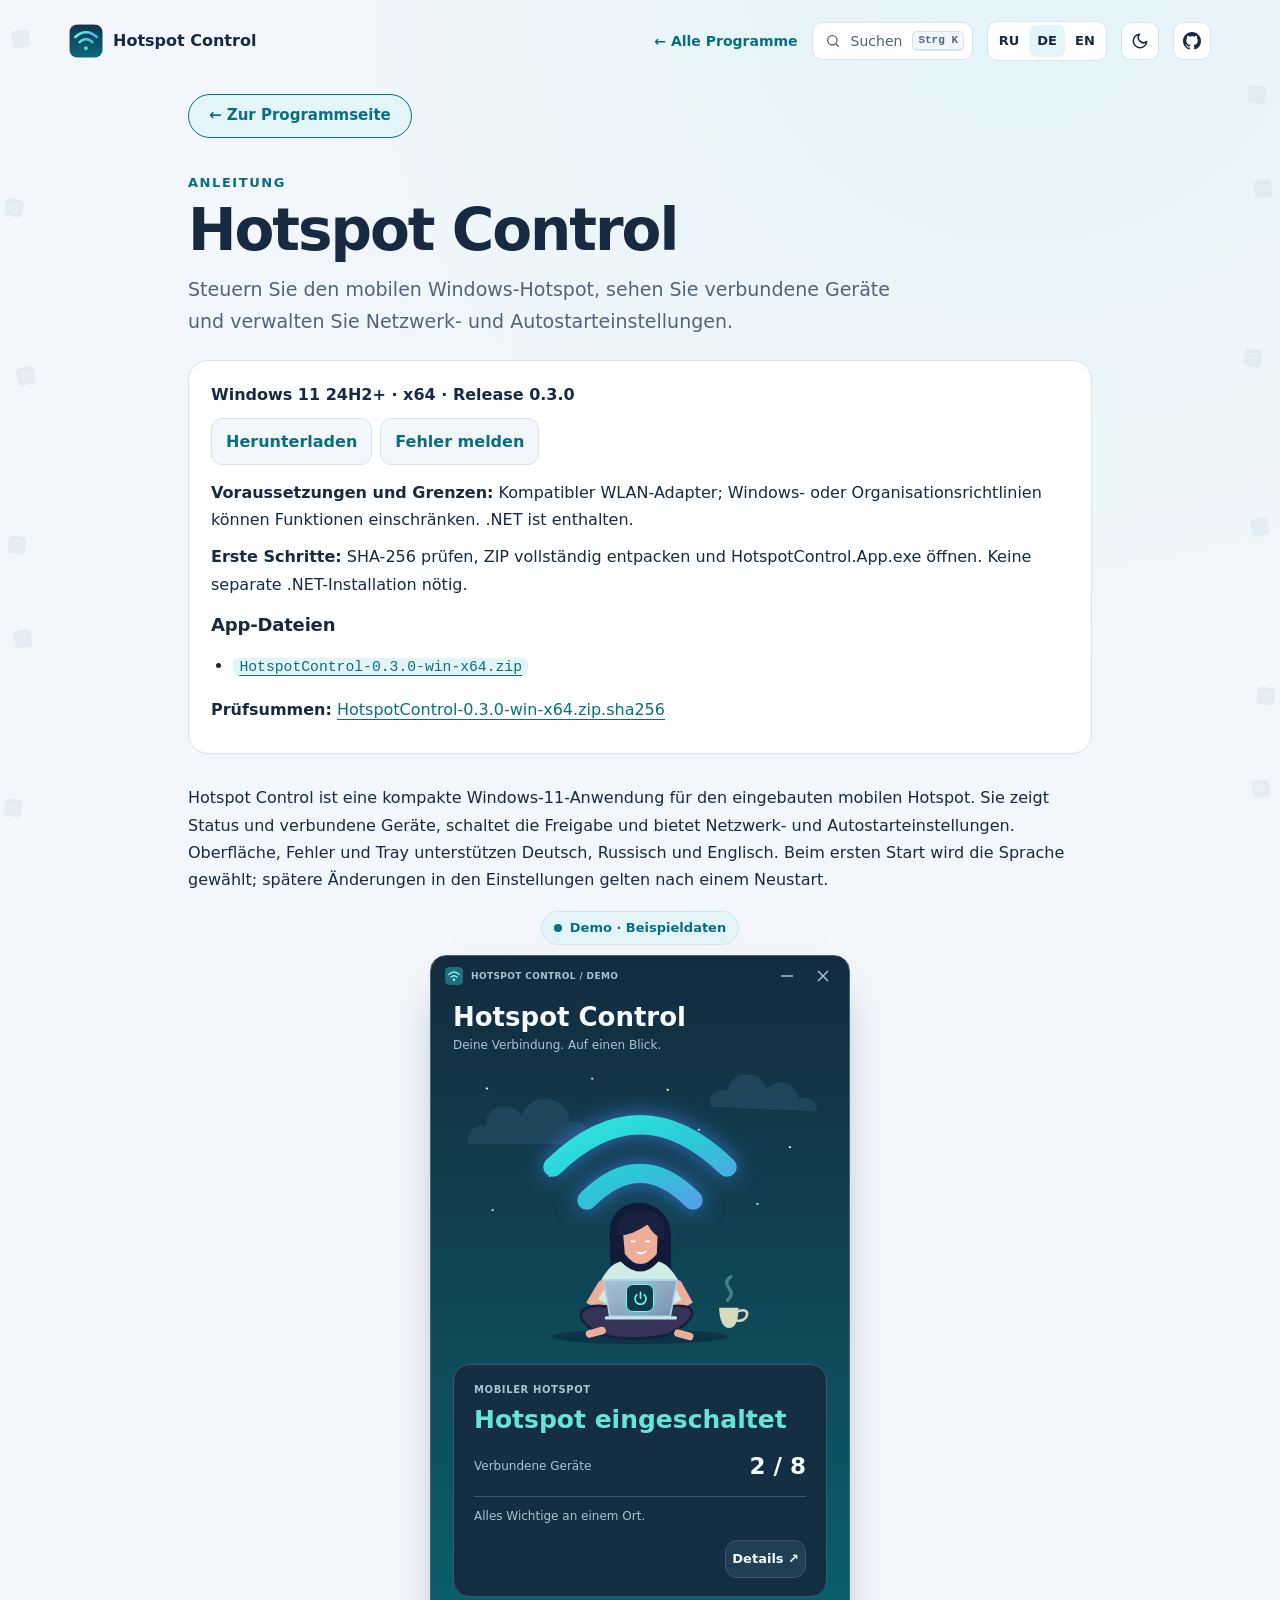
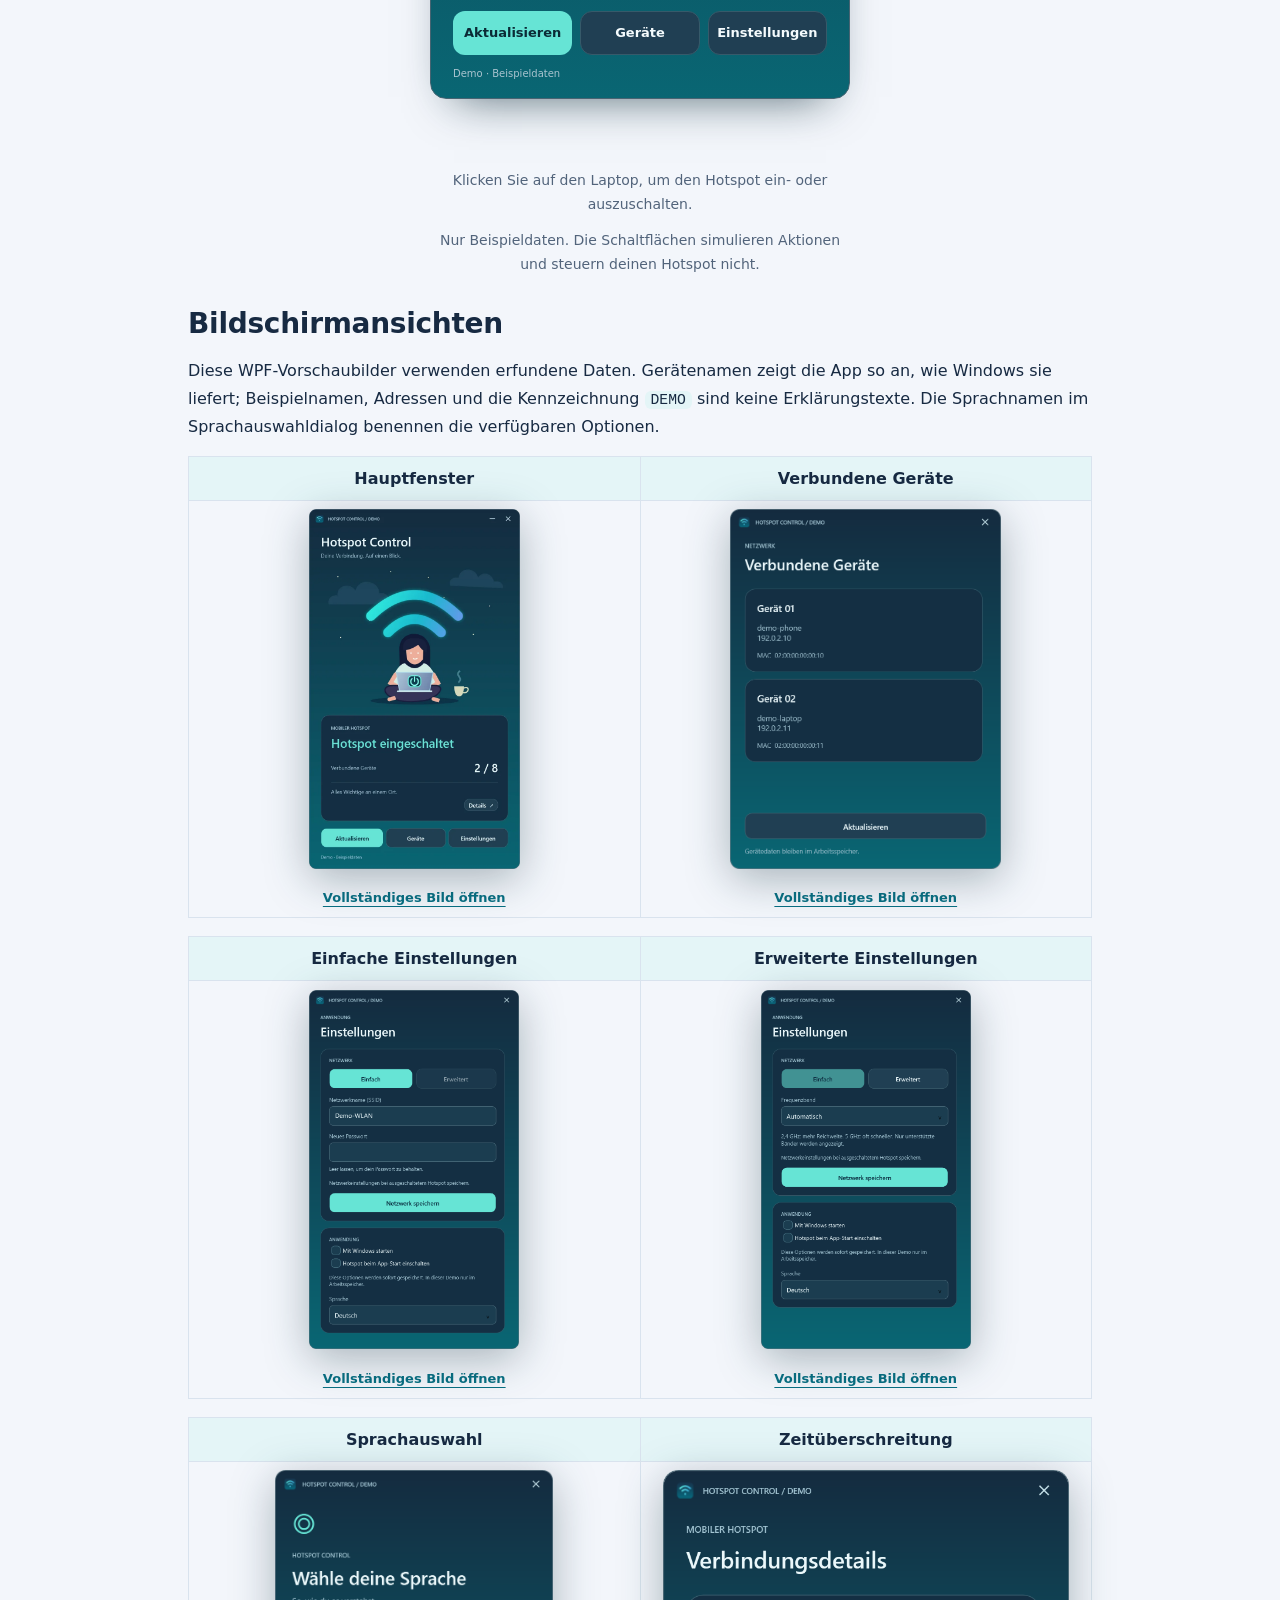
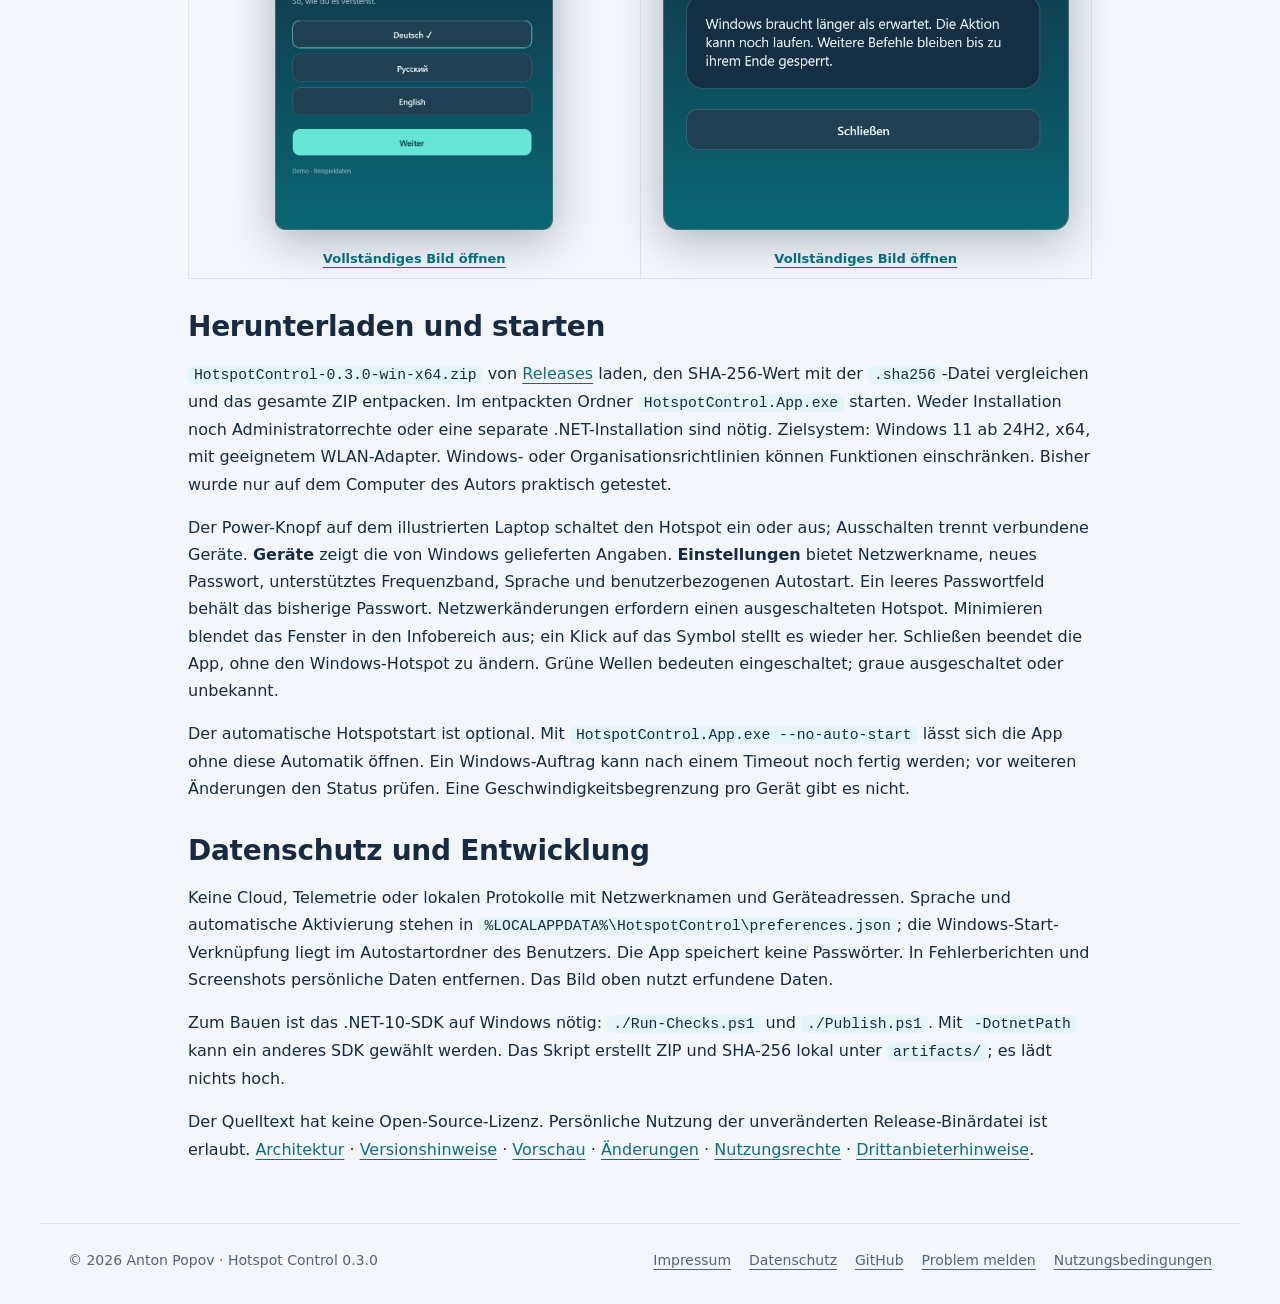
==== commit d8121dff: "perf: smaller site images and icons, local guide images Screenshots get WebP copies at twice their s" ====
--- a/Guide-de.html
+++ b/Guide-de.html
@@ -37,12 +37,12 @@
 <section class="overview">
 <p>Hotspot Control ist eine kompakte Windows-11-Anwendung für den eingebauten mobilen Hotspot. Sie zeigt Status und verbundene Geräte, schaltet die Freigabe und bietet Netzwerk- und Autostarteinstellungen. Oberfläche, Fehler und Tray unterstützen Deutsch, Russisch und Englisch. Beim ersten Start wird die Sprache gewählt; spätere Änderungen in den Einstellungen gelten nach einem Neustart.</p>
 <!-- hotspot-demo:start -->
-<link rel="stylesheet" href="assets/hotspot-demo.css?v=35a3feab">
+<link rel="stylesheet" href="assets/hotspot-demo.css?v=97161e71">
 <div class="hsd" data-hotspot-demo hidden></div>
 <script src="assets/hotspot-demo/strings-de.js?v=710bd7a7" defer></script>
-<script src="assets/hotspot-demo.js?v=8e9362fc" defer></script>
+<script src="assets/hotspot-demo.js?v=efd0f748" defer></script>
 <!-- hotspot-demo:end -->
-<p class="hsd-static"><a class="guide-full-image" href="docs/images/demo-main-de.png" aria-label="Vollständiges Bild öffnen"><img src="docs/images/demo-main-de.png" alt="Hotspot Control mit fiktiven Demodaten" /></a></p>
+<p class="hsd-static"><a class="guide-full-image" href="docs/images/demo-main-de.png" aria-label="Vollständiges Bild öffnen"><img src="assets/web/demo-main-de.fcaf8861.webp" alt="Hotspot Control mit fiktiven Demodaten" width="720" height="1230" decoding="async" /></a></p>
 </section><section class="topic"><h2 id="bildschirmansichten">Bildschirmansichten</h2>
 <p>Diese WPF-Vorschaubilder verwenden erfundene Daten. Gerätenamen zeigt die App so an, wie Windows sie liefert; Beispielnamen, Adressen und die Kennzeichnung <code>DEMO</code> sind keine Erklärungstexte. Die Sprachnamen im Sprachauswahldialog benennen die verfügbaren Optionen.</p>
 <table>
@@ -54,8 +54,8 @@
 </thead>
 <tbody>
 <tr>
-<td><a class="guide-full-image" href="docs/images/screenshots/de/main.png" aria-label="Vollständiges Bild öffnen"><img src="docs/images/screenshots/de/main.png" alt="Hauptfenster" /></a></td>
-<td><a class="guide-full-image" href="docs/images/screenshots/de/devices.png" aria-label="Vollständiges Bild öffnen"><img src="docs/images/screenshots/de/devices.png" alt="Verbundene Geräte" /></a></td>
+<td><a class="guide-full-image" href="docs/images/screenshots/de/main.png" aria-label="Vollständiges Bild öffnen"><img src="assets/web/main.fcaf8861.webp" alt="Hauptfenster" width="720" height="1230" loading="lazy" decoding="async" /></a></td>
+<td><a class="guide-full-image" href="docs/images/screenshots/de/devices.png" aria-label="Vollständiges Bild öffnen"><img src="docs/images/screenshots/de/devices.png" alt="Verbundene Geräte" width="690" height="915" loading="lazy" decoding="async" /></a></td>
 </tr>
 </tbody>
 </table>
@@ -68,8 +68,8 @@
 </thead>
 <tbody>
 <tr>
-<td><a class="guide-full-image" href="docs/images/screenshots/de/settings-simple.png" aria-label="Vollständiges Bild öffnen"><img src="docs/images/screenshots/de/settings-simple.png" alt="Einfache Einstellungen" /></a></td>
-<td><a class="guide-full-image" href="docs/images/screenshots/de/settings-advanced.png" aria-label="Vollständiges Bild öffnen"><img src="docs/images/screenshots/de/settings-advanced.png" alt="Erweiterte Einstellungen" /></a></td>
+<td><a class="guide-full-image" href="docs/images/screenshots/de/settings-simple.png" aria-label="Vollständiges Bild öffnen"><img src="docs/images/screenshots/de/settings-simple.png" alt="Einfache Einstellungen" width="690" height="1185" loading="lazy" decoding="async" /></a></td>
+<td><a class="guide-full-image" href="docs/images/screenshots/de/settings-advanced.png" aria-label="Vollständiges Bild öffnen"><img src="docs/images/screenshots/de/settings-advanced.png" alt="Erweiterte Einstellungen" width="690" height="1185" loading="lazy" decoding="async" /></a></td>
 </tr>
 </tbody>
 </table>
@@ -82,8 +82,8 @@
 </thead>
 <tbody>
 <tr>
-<td><a class="guide-full-image" href="docs/images/screenshots/de/language-selection.png" aria-label="Vollständiges Bild öffnen"><img src="docs/images/screenshots/de/language-selection.png" alt="Sprachauswahl" /></a></td>
-<td><a class="guide-full-image" href="docs/images/screenshots/de/timeout-message.png" aria-label="Vollständiges Bild öffnen"><img src="docs/images/screenshots/de/timeout-message.png" alt="Meldung bei Zeitüberschreitung" /></a></td>
+<td><a class="guide-full-image" href="docs/images/screenshots/de/language-selection.png" aria-label="Vollständiges Bild öffnen"><img src="docs/images/screenshots/de/language-selection.png" alt="Sprachauswahl" width="660" height="855" loading="lazy" decoding="async" /></a></td>
+<td><a class="guide-full-image" href="docs/images/screenshots/de/timeout-message.png" aria-label="Vollständiges Bild öffnen"><img src="docs/images/screenshots/de/timeout-message.png" alt="Meldung bei Zeitüberschreitung" width="660" height="585" loading="lazy" decoding="async" /></a></td>
 </tr>
 </tbody>
 </table>
--- a/assets/hotspot-demo.css
+++ b/assets/hotspot-demo.css
@@ -40,13 +40,15 @@
 .hsd-laptop::before{content:"";position:absolute;inset:-8px}
 .hsd-laptop-mark{display:grid;place-items:center;width:38%;aspect-ratio:1;min-width:20px;border:1.5px solid #63ffdf;border-radius:25%;background:#113a51;pointer-events:none}
 .hsd-laptop-mark svg{width:50%;height:56%}
-.hsd-laptop:hover,.hsd-laptop:focus-visible{background:rgba(99,255,223,.14);box-shadow:0 0 0 2px rgba(99,255,223,.55)}
+.hsd-laptop:focus-visible{outline:none}
+.hsd-laptop-mark{transition:box-shadow .15s,background .15s}
+.hsd-laptop:hover .hsd-laptop-mark,.hsd-laptop:focus-visible .hsd-laptop-mark{background:#17506a;box-shadow:0 0 14px rgba(99,255,223,.6)}
 .hsd-laptop:active{transform:scale(.97)}
 .is-on .hsd-laptop-mark{box-shadow:0 0 12px rgba(99,255,223,.35)}
 .hsd-laptop::after{content:attr(data-tip);position:absolute;left:50%;bottom:calc(100% + 8px);transform:translateX(-50%);padding:5px 10px;border-radius:8px;background:#05222e;border:1px solid #63ffdf;color:#f4fbfd;font-size:12px;font-weight:600;white-space:nowrap;pointer-events:none;opacity:0;transition:opacity .15s}
 .hsd-laptop:hover::after,.hsd-laptop:focus-visible::after{opacity:1}
 .hsd-laptop.is-disabled,.hsd-primary.is-disabled,.hsd-secondary.is-disabled{opacity:.45;cursor:default}
-.hsd-laptop.is-disabled:hover{background:transparent;box-shadow:none}
+.hsd-laptop.is-disabled:hover .hsd-laptop-mark{background:#113a51;box-shadow:none}
 .hsd-card{flex:none;padding:18px 20px;border:1px solid var(--hsd-line);border-radius:16px;background:var(--hsd-card)}
 .hsd-caps-label{color:var(--hsd-muted);font-size:10px;font-weight:700;letter-spacing:.06em;text-transform:uppercase}
 .hsd-status{margin:8px 0 0;color:var(--hsd-accent);font-size:25px;font-weight:600;line-height:1.2}
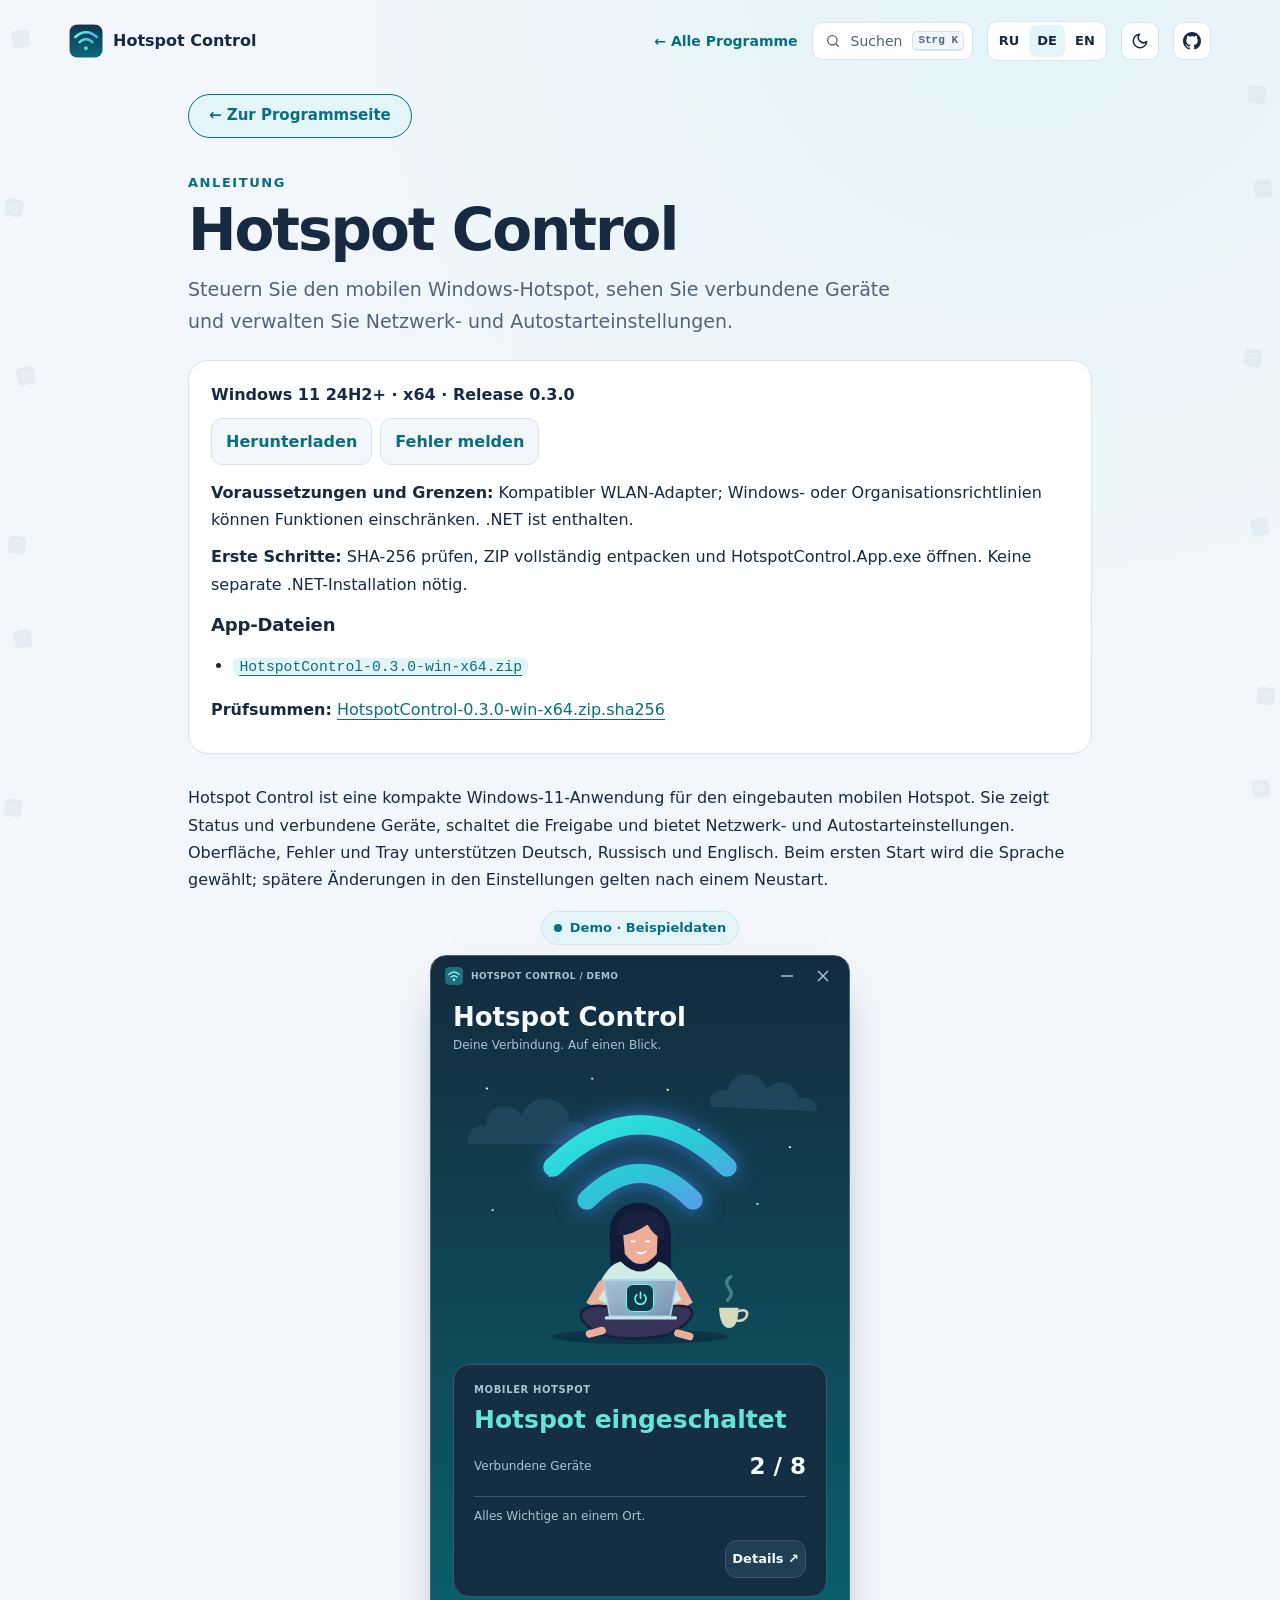
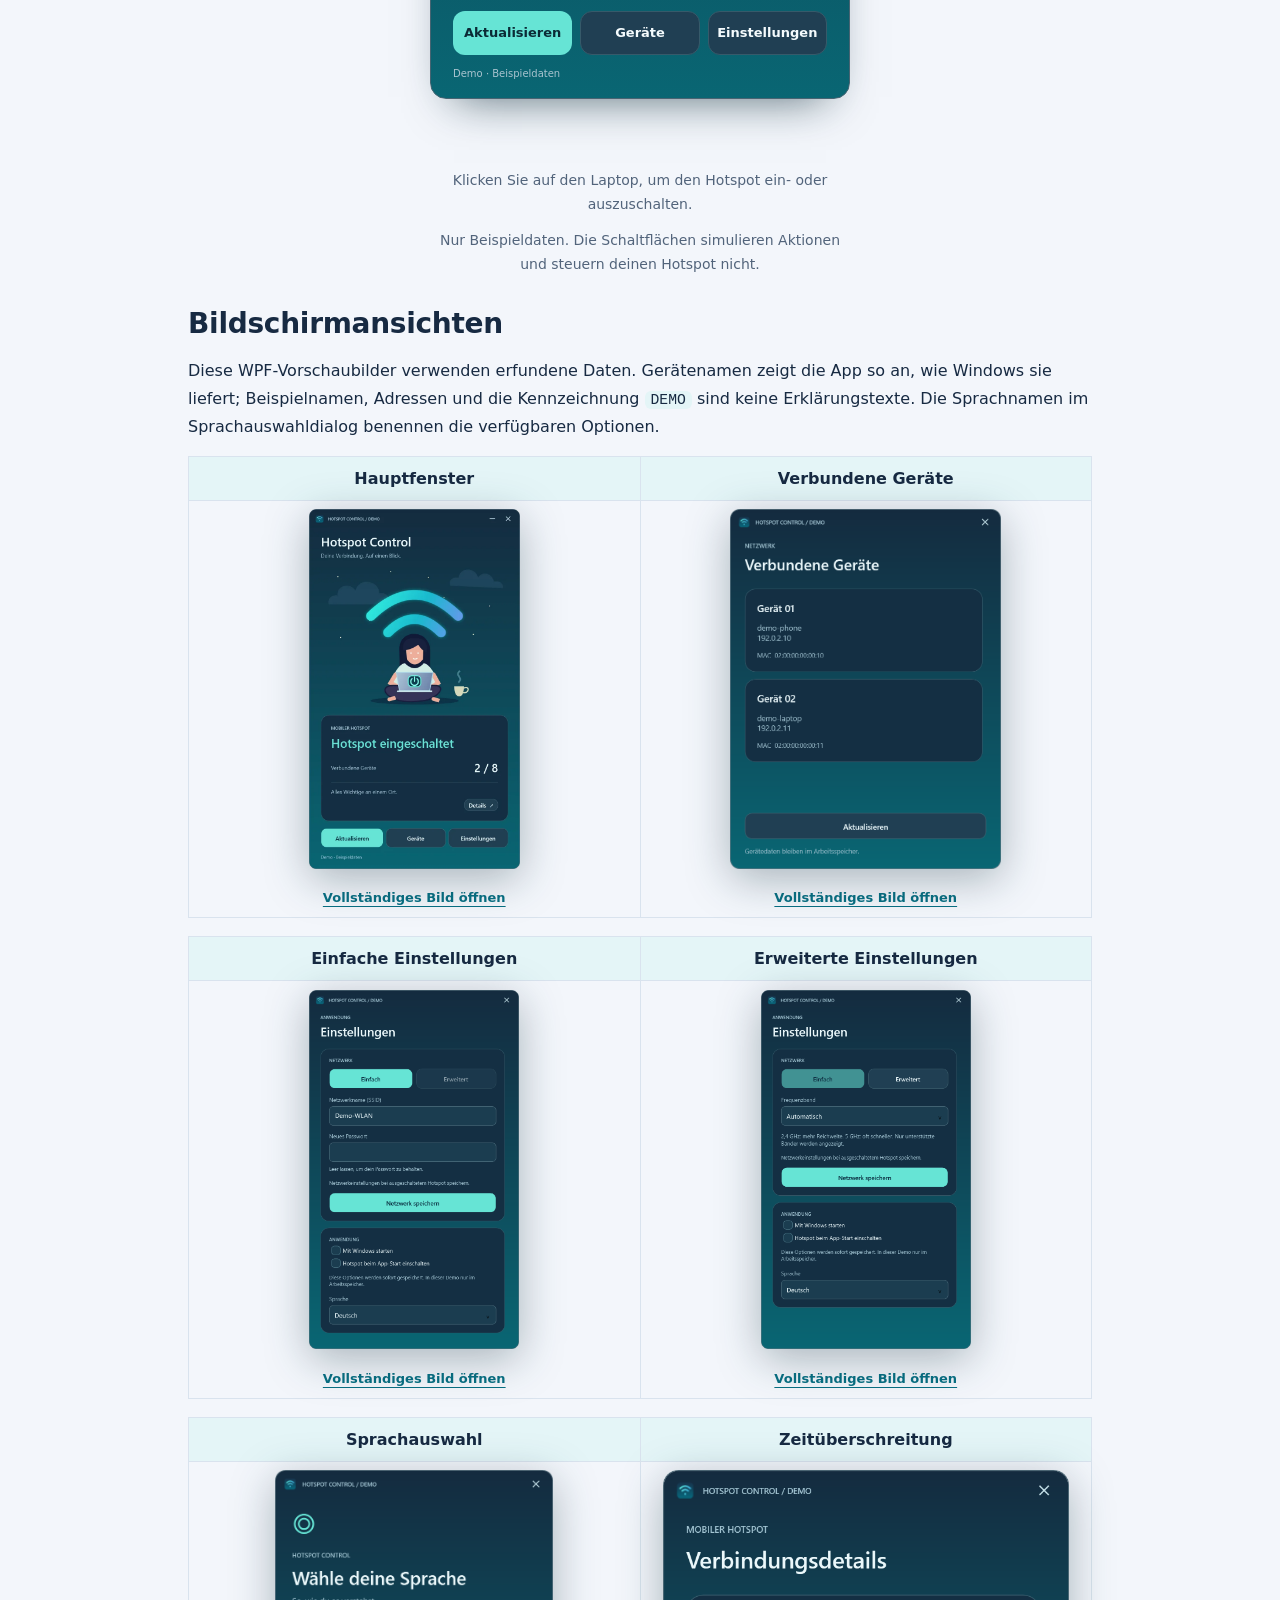
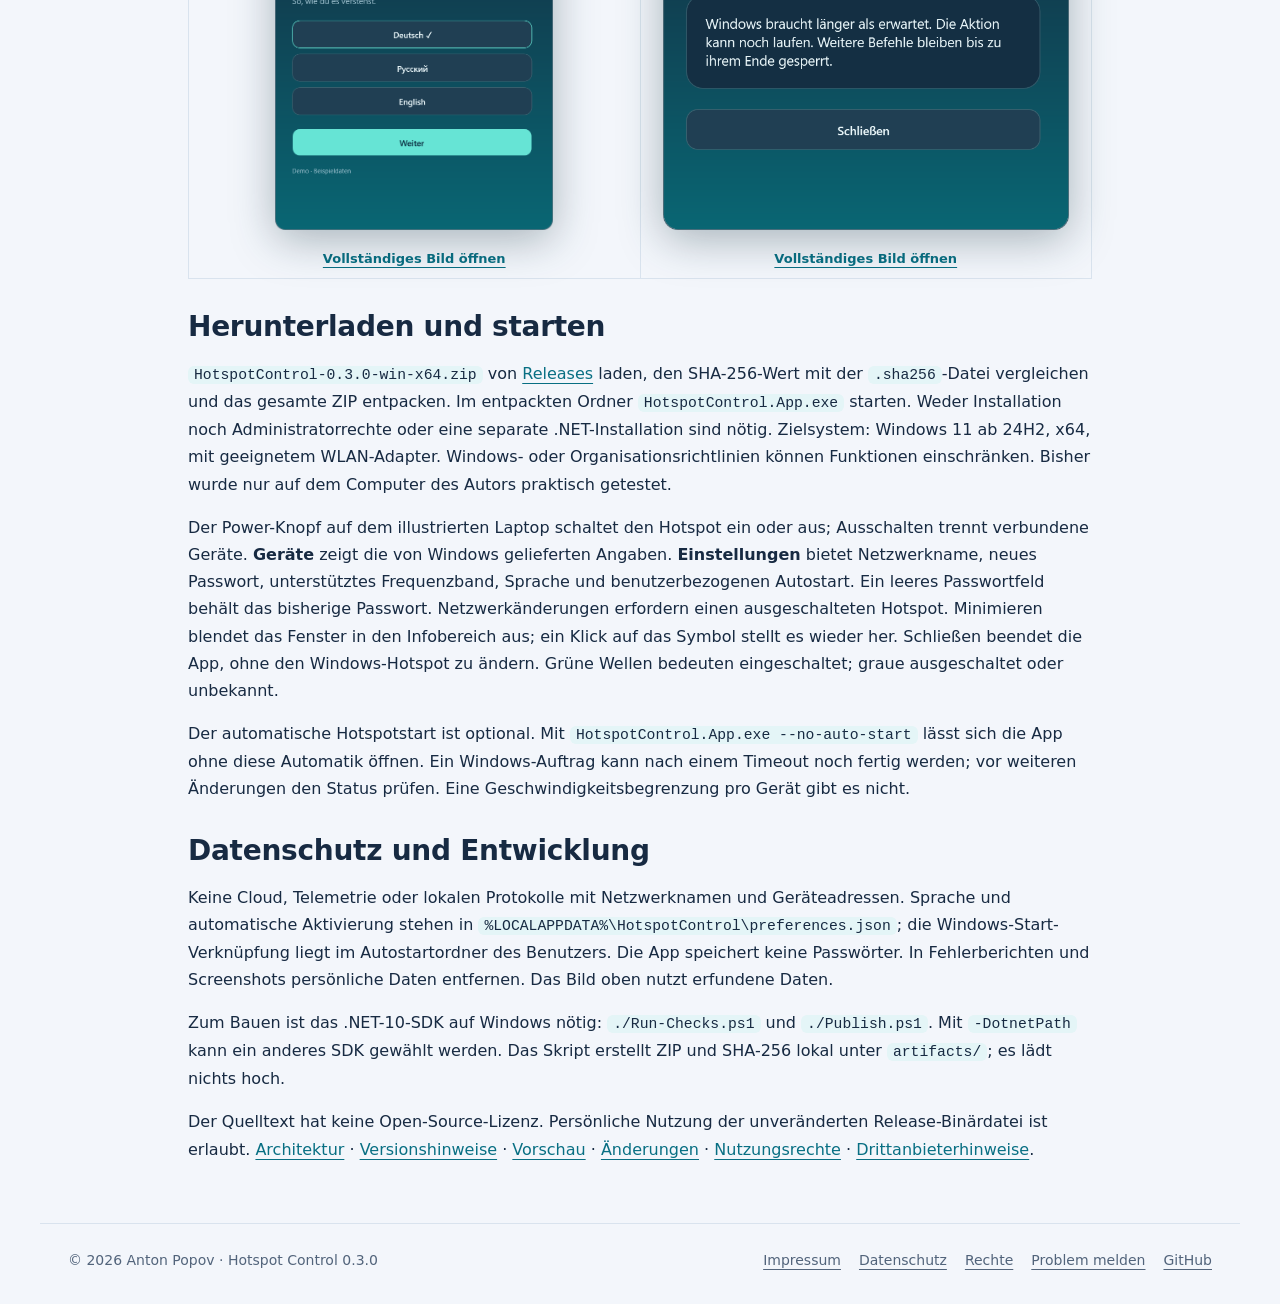
==== commit 8e4f4d49: "site: one tab title pattern and one footer across programs Landing titles name the program and what " ====
--- a/Guide-de.html
+++ b/Guide-de.html
@@ -100,7 +100,7 @@
 <!-- ppk-footer:start -->
 <footer class="ppk-footer">
 <span>© 2026 Anton Popov · Hotspot Control 0.3.0</span>
-<nav aria-label="Rechtliches"><a href="https://popovantondev.github.io/popovantondev/impressum.html">Impressum</a><a href="https://popovantondev.github.io/popovantondev/datenschutz.html">Datenschutz</a><a href="https://github.com/popovantondev/HotspotControl">GitHub</a><a href="https://github.com/popovantondev/HotspotControl/issues/new/choose">Problem melden</a><a href="https://github.com/popovantondev/HotspotControl/blob/main/RIGHTS.de.md">Nutzungsbedingungen</a></nav>
+<nav aria-label="Rechtliches"><a href="https://popovantondev.github.io/popovantondev/impressum.html">Impressum</a><a href="https://popovantondev.github.io/popovantondev/datenschutz.html">Datenschutz</a><a href="https://github.com/popovantondev/HotspotControl/blob/main/RIGHTS.de.md">Rechte</a><a href="https://github.com/popovantondev/HotspotControl/issues/new/choose">Problem melden</a><a href="https://github.com/popovantondev/HotspotControl">GitHub</a></nav>
 </footer>
 <!-- ppk-footer:end -->
 </body></html>
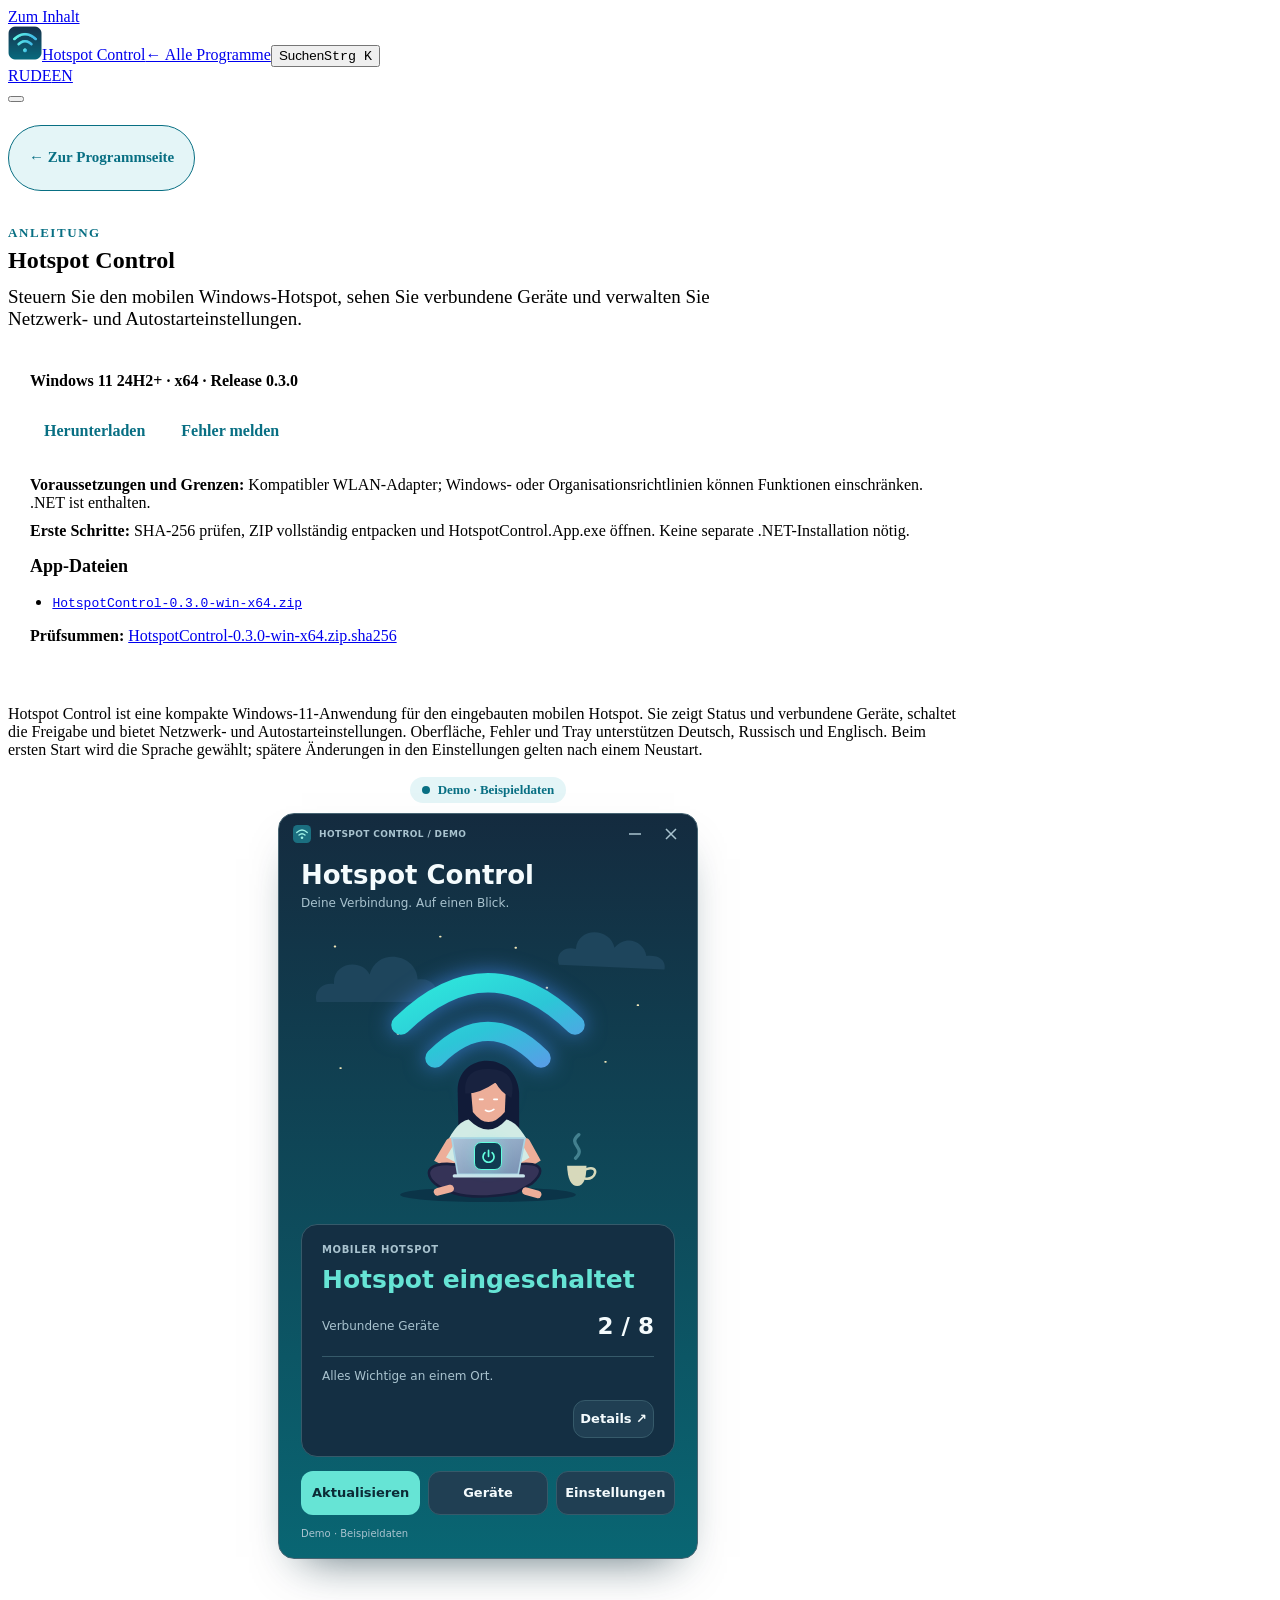
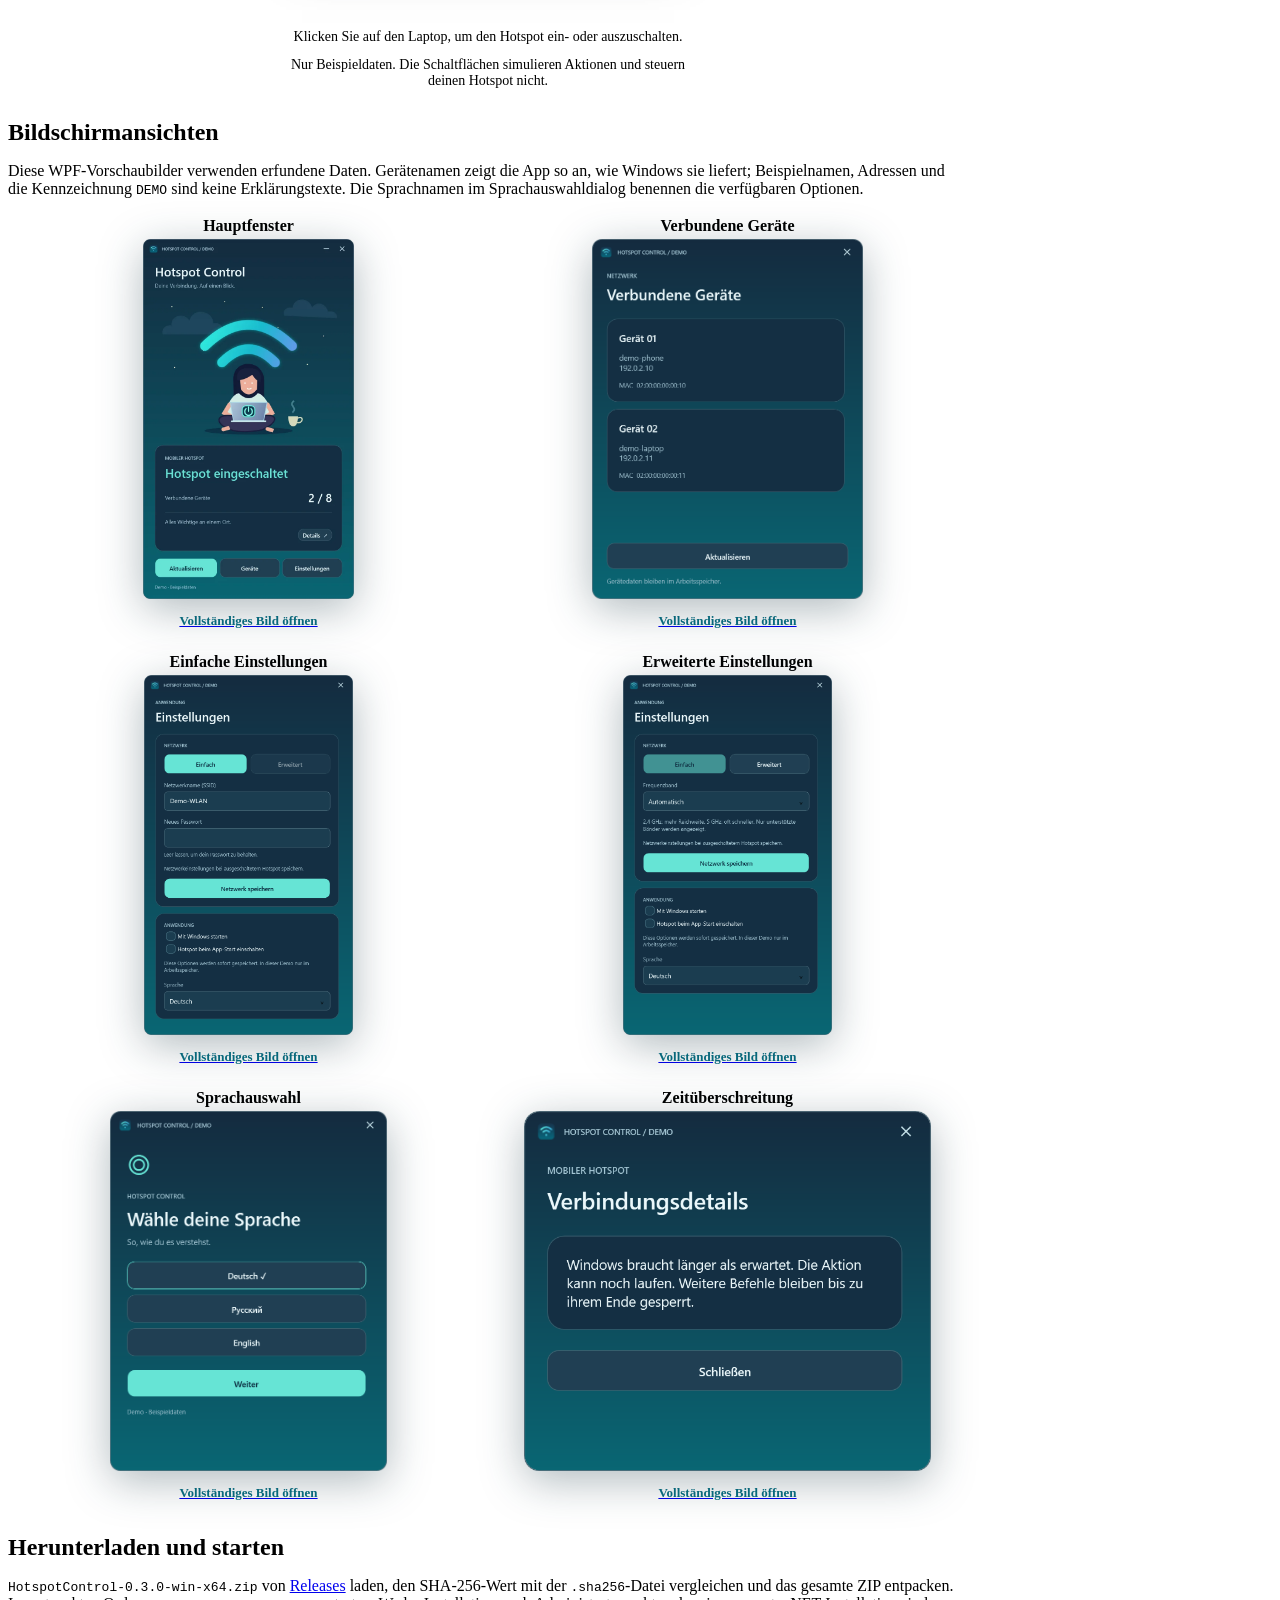
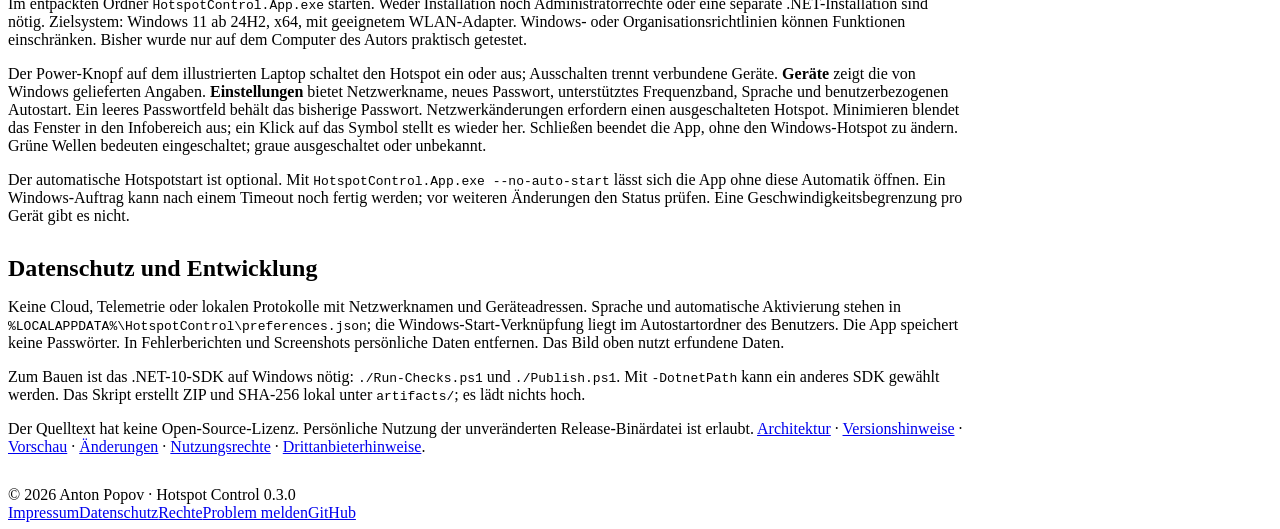
==== commit 495c29db: "kit: search box without focus frame, palette closes before leaving The palette input lost its clippe" ====
--- a/Guide-de.html
+++ b/Guide-de.html
@@ -4,11 +4,11 @@
 <!-- ppk-head:start -->
 <link rel="icon" href="presentation-icon.ico">
 <script src="assets/kit/kit-theme.js"></script>
-<link rel="stylesheet" href="assets/kit/kit.css?v=2026.11.06-2">
+<link rel="stylesheet" href="assets/kit/kit.css?v=2026.11.06-3">
 <link rel="stylesheet" href="presentation.css?v=cfb1ed99">
 <link rel="stylesheet" href="guide-polish.css?v=80c9c462">
-<script src="assets/kit/programs.js?v=2026.11.06-2" defer></script>
-<script src="assets/kit/kit.js?v=2026.11.06-2" defer></script>
+<script src="assets/kit/programs.js?v=2026.11.06-3" defer></script>
+<script src="assets/kit/kit.js?v=2026.11.06-3" defer></script>
 <!-- ppk-head:end -->
 </head>
 <body class="ppk-page">
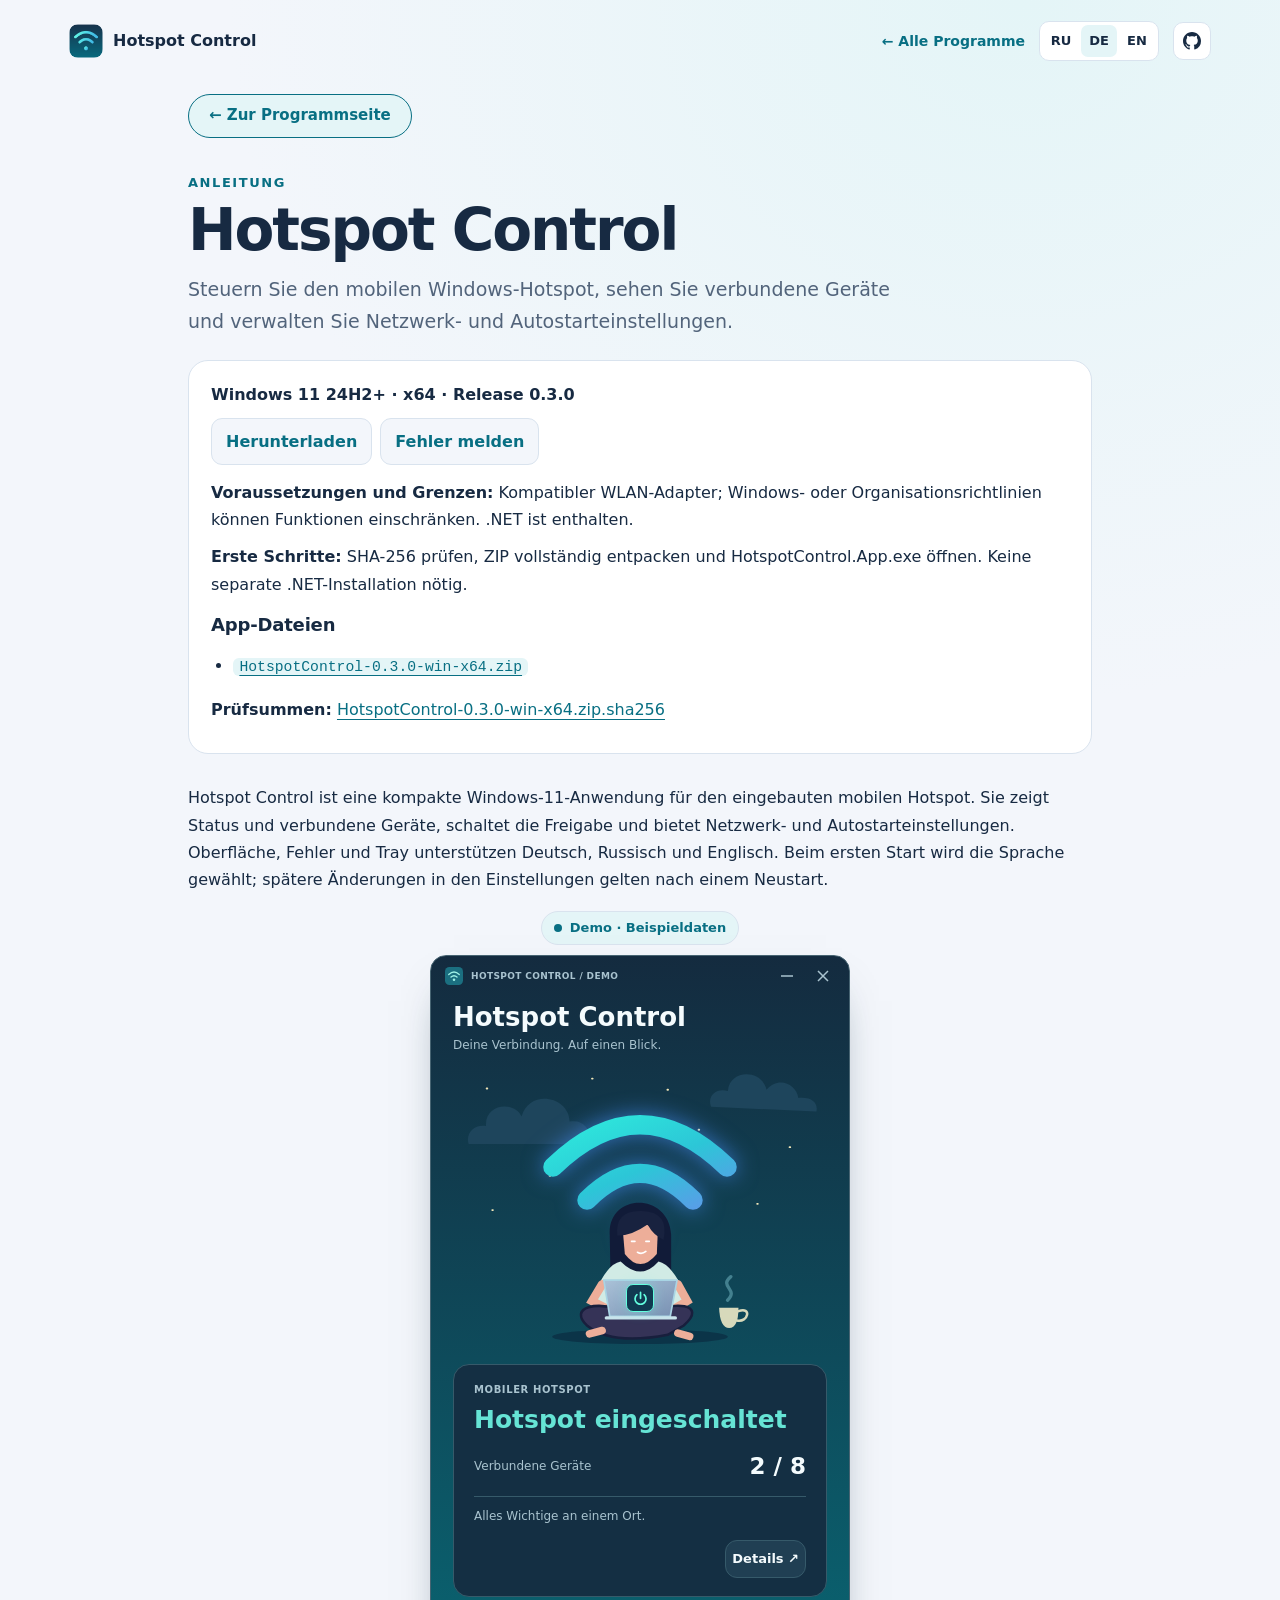
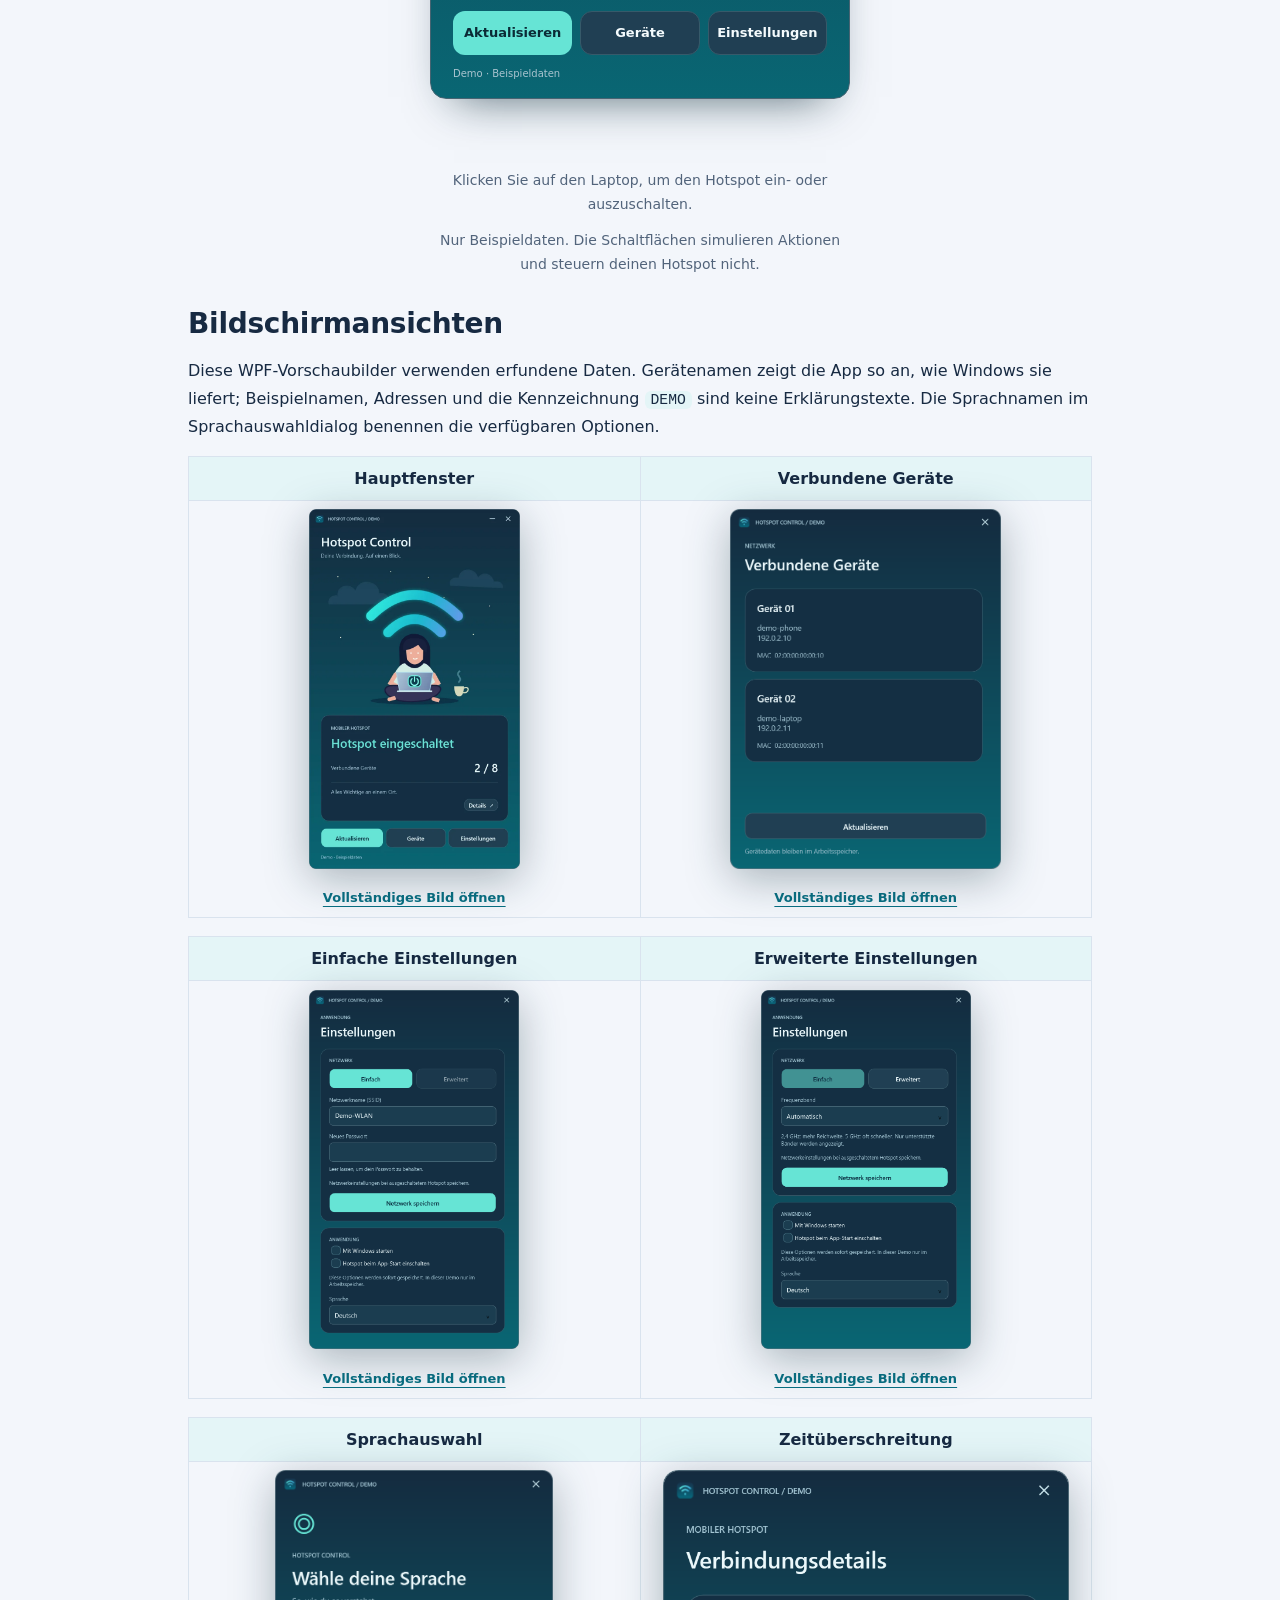
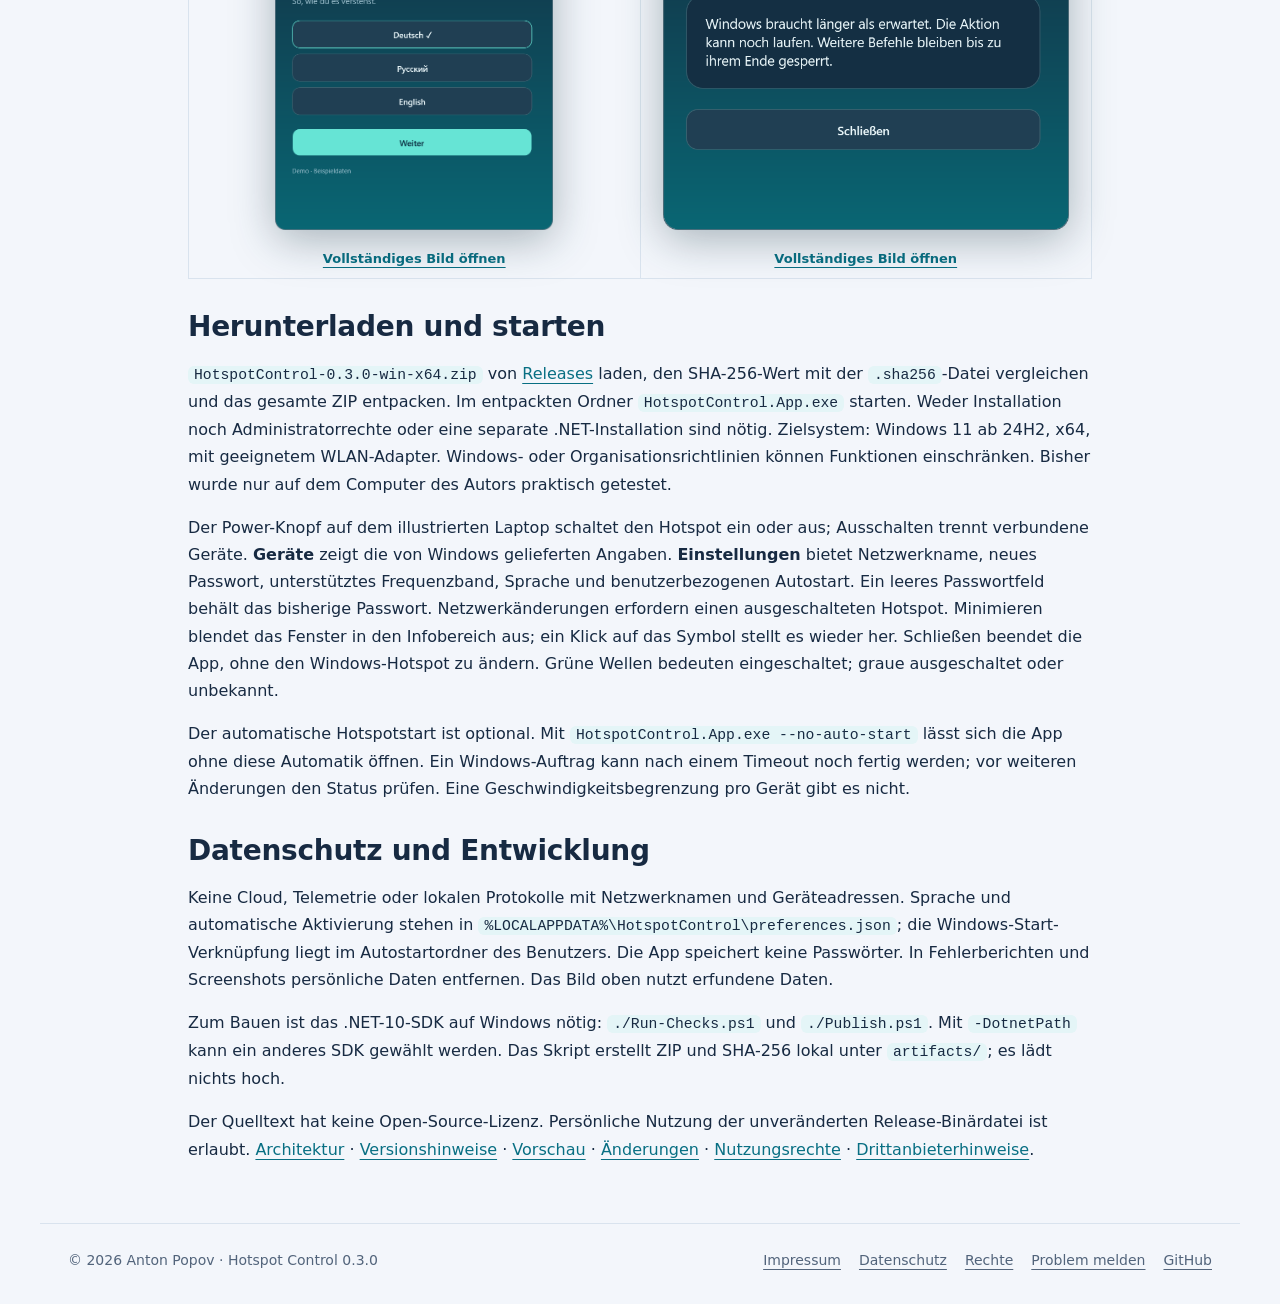
==== commit 95d36b64: "Hotspot demo: 12 px text and 40 px buttons on phones Below 560 px the header is two full rows (name," ====
--- a/Guide-de.html
+++ b/Guide-de.html
@@ -37,7 +37,7 @@
 <section class="overview">
 <p>Hotspot Control ist eine kompakte Windows-11-Anwendung für den eingebauten mobilen Hotspot. Sie zeigt Status und verbundene Geräte, schaltet die Freigabe und bietet Netzwerk- und Autostarteinstellungen. Oberfläche, Fehler und Tray unterstützen Deutsch, Russisch und Englisch. Beim ersten Start wird die Sprache gewählt; spätere Änderungen in den Einstellungen gelten nach einem Neustart.</p>
 <!-- hotspot-demo:start -->
-<link rel="stylesheet" href="assets/hotspot-demo.css?v=97161e71">
+<link rel="stylesheet" href="assets/hotspot-demo.css?v=b2074848">
 <div class="hsd" data-hotspot-demo hidden></div>
 <script src="assets/hotspot-demo/strings-de.js?v=710bd7a7" defer></script>
 <script src="assets/hotspot-demo.js?v=efd0f748" defer></script>
--- a/assets/kit/kit.css
+++ b/assets/kit/kit.css
@@ -0,0 +1,293 @@
+/* popovantondev shared kit: tokens, header, search palette, components, footer.
+   Everything is prefixed ppk-. Pages set their accent in their own CSS (see demo.html).
+   Kit tokens have zero specificity (:where), so any page rule overrides them regardless of load order. */
+
+/* ---------- tokens ---------- */
+:where(:root){color-scheme:light;
+  --ppk-bg:#f3f6fb;--ppk-panel:#ffffff;--ppk-ink:#172a42;--ppk-muted:#52647b;--ppk-line:#d9e3ee;
+  --ppk-accent:#0f6f7c;--ppk-accent-ink:#ffffff;--ppk-tint:#e2f2f3;--ppk-hero:#0c3a45;--ppk-hero-end:#1b6b78;
+  --ppk-glass:rgba(255,255,255,.76);--ppk-term:#0f1b26;--ppk-term-ink:#d6e4ef;--ppk-term-ps:#7fd4dc;--ppk-term-ok:#6ee787;--ppk-term-dim:#8fa3b6;
+  --ppk-ok:#15803d;--ppk-ok-bg:#dcfce7;--ppk-ok-fg:#166534;--ppk-warn-bg:#fef3c7;--ppk-warn-fg:#92400e;
+  --ppk-focus:#1a5fd0;--ppk-shadow:0 22px 50px -30px rgba(22,43,72,.35);
+  --ppk-radius-s:8px;--ppk-radius-m:12px;--ppk-radius-l:20px;--ppk-radius-pill:999px;
+  --ppk-font:system-ui,-apple-system,"Segoe UI",sans-serif;--ppk-mono:ui-monospace,"Cascadia Code",Consolas,monospace;--ppk-shell:1200px}
+:where([data-theme="dark"]){color-scheme:dark;
+  --ppk-bg:#0c131b;--ppk-panel:#131d28;--ppk-ink:#e5edf5;--ppk-muted:#9badbf;--ppk-line:#233142;
+  --ppk-accent:#3cc1cc;--ppk-accent-ink:#03262b;--ppk-tint:#11343a;--ppk-hero:#082a32;--ppk-hero-end:#145a65;
+  --ppk-glass:rgba(19,29,40,.76);--ppk-term:#070d13;--ppk-term-ink:#d6e4ef;--ppk-term-ps:#7fd4dc;--ppk-term-ok:#6ee787;--ppk-term-dim:#8fa3b6;
+  --ppk-ok:#4ade80;--ppk-ok-bg:#14532d;--ppk-ok-fg:#bbf7d0;--ppk-warn-bg:#78350f;--ppk-warn-fg:#fde68a;
+  --ppk-focus:#7ab8ff;--ppk-shadow:0 22px 50px -30px rgba(0,0,0,.7)}
+@media (prefers-color-scheme:dark){:where(:root:not([data-theme])){color-scheme:dark;
+  --ppk-bg:#0c131b;--ppk-panel:#131d28;--ppk-ink:#e5edf5;--ppk-muted:#9badbf;--ppk-line:#233142;
+  --ppk-accent:#3cc1cc;--ppk-accent-ink:#03262b;--ppk-tint:#11343a;--ppk-hero:#082a32;--ppk-hero-end:#145a65;
+  --ppk-glass:rgba(19,29,40,.76);--ppk-term:#070d13;--ppk-term-ink:#d6e4ef;--ppk-term-ps:#7fd4dc;--ppk-term-ok:#6ee787;--ppk-term-dim:#8fa3b6;
+  --ppk-ok:#4ade80;--ppk-ok-bg:#14532d;--ppk-ok-fg:#bbf7d0;--ppk-warn-bg:#78350f;--ppk-warn-fg:#fde68a;
+  --ppk-focus:#7ab8ff;--ppk-shadow:0 22px 50px -30px rgba(0,0,0,.7)}}
+
+/* ---------- base (only inside pages that opt in with class ppk-page on body) ---------- */
+.ppk-page{margin:0;background:radial-gradient(ellipse at 80% 0,var(--ppk-tint),transparent 55%),var(--ppk-bg);background-attachment:fixed;color:var(--ppk-ink);font:16px/1.6 var(--ppk-font);transition:background-color .3s,color .3s}
+.ppk-page *,.ppk-page *::before,.ppk-page *::after{box-sizing:border-box}
+:where(.ppk-page a){color:var(--ppk-accent);text-underline-offset:4px}
+:where(.ppk-page img){max-width:100%;height:auto}
+:where(.ppk-page button){font:inherit;color:inherit}
+.ppk-page :focus-visible,.ppk-overlay :focus-visible,.ppk-nav-wrap :focus-visible,.ppk-footer :focus-visible{outline:3px solid var(--ppk-focus);outline-offset:3px}
+:where(.ppk-page h1),.ppk-title{font-size:clamp(34px,4.6vw,58px);line-height:1.05;letter-spacing:-.035em;margin:14px 0 18px}
+:where(.ppk-page h2),.ppk-h2{font-size:clamp(22px,2.4vw,28px);line-height:1.25;letter-spacing:-.01em;margin:0 0 6px}
+.ppk-page [hidden],.ppk-overlay[hidden]{display:none!important}
+.ppk-shell{max-width:var(--ppk-shell);margin:0 auto;padding:0 28px}
+.ppk-section{margin:56px 0;position:relative}
+.ppk-sub{color:var(--ppk-muted);margin:0 0 22px}
+.ppk-sr-only{position:absolute!important;width:1px;height:1px;margin:-1px;padding:0;overflow:hidden;clip:rect(0 0 0 0);white-space:nowrap;border:0}
+.ppk-skip{position:absolute;left:12px;top:-60px;z-index:200;background:var(--ppk-panel);color:var(--ppk-ink);border:2px solid var(--ppk-focus);border-radius:var(--ppk-radius-m);padding:8px 14px;font-weight:700;text-decoration:none}
+.ppk-skip:focus{top:12px}
+html.ppk-lock{overflow:hidden}
+
+/* ---------- icons (CSS masks, work without JS and without inline SVG) ---------- */
+.ppk-search-btn::before,.ppk-gh-btn::before,.ppk-theme-btn::before,.ppk-btn-gh::before{content:"";flex:none;background:currentColor;-webkit-mask:var(--ppk-ico) center/contain no-repeat;mask:var(--ppk-ico) center/contain no-repeat}
+.ppk-search-btn::before{--ppk-ico:url("data:image/svg+xml,%3Csvg xmlns='http://www.w3.org/2000/svg' viewBox='0 0 24 24' fill='none' stroke='black' stroke-width='2' stroke-linecap='round'%3E%3Ccircle cx='11' cy='11' r='7'/%3E%3Cpath d='m20 20-3.5-3.5'/%3E%3C/svg%3E");width:16px;height:16px}
+.ppk-gh-btn::before,.ppk-btn-gh::before{--ppk-ico:url("data:image/svg+xml,%3Csvg xmlns='http://www.w3.org/2000/svg' viewBox='0 0 16 16'%3E%3Cpath d='M8 0C3.58 0 0 3.58 0 8c0 3.54 2.29 6.53 5.47 7.59.4.07.55-.17.55-.38 0-.19-.01-.82-.01-1.49-2.01.37-2.53-.49-2.69-.94-.09-.23-.48-.94-.82-1.13-.28-.15-.68-.52-.01-.53.63-.01 1.08.58 1.23.82.72 1.21 1.87.87 2.33.66.07-.52.28-.87.51-1.07-1.78-.2-3.64-.89-3.64-3.95 0-.87.31-1.59.82-2.15-.08-.2-.36-1.02.08-2.12 0 0 .67-.21 2.2.82.64-.18 1.32-.27 2-.27.68 0 1.36.09 2 .27 1.53-1.04 2.2-.82 2.2-.82.44 1.1.16 1.92.08 2.12.51.56.82 1.27.82 2.15 0 3.07-1.87 3.75-3.65 3.95.29.25.54.73.54 1.48 0 1.07-.01 1.93-.01 2.2 0 .21.15.46.55.38A8.013 8.013 0 0 0 16 8c0-4.42-3.58-8-8-8z'/%3E%3C/svg%3E");width:18px;height:18px}
+.ppk-theme-btn::before{--ppk-ico:url("data:image/svg+xml,%3Csvg xmlns='http://www.w3.org/2000/svg' viewBox='0 0 24 24' fill='none' stroke='black' stroke-width='2' stroke-linecap='round' stroke-linejoin='round'%3E%3Cpath d='M21 12.8A9 9 0 1 1 11.2 3a7 7 0 0 0 9.8 9.8z'/%3E%3C/svg%3E");width:18px;height:18px}
+:root[data-theme="dark"] .ppk-theme-btn::before{--ppk-ico:url("data:image/svg+xml,%3Csvg xmlns='http://www.w3.org/2000/svg' viewBox='0 0 24 24' fill='none' stroke='black' stroke-width='2' stroke-linecap='round'%3E%3Ccircle cx='12' cy='12' r='4.5'/%3E%3Cpath d='M12 2v2M12 20v2M4.9 4.9l1.4 1.4M17.7 17.7l1.4 1.4M2 12h2M20 12h2M4.9 19.1l1.4-1.4M17.7 6.3l1.4-1.4'/%3E%3C/svg%3E")}
+@media (prefers-color-scheme:dark){:root:not([data-theme]) .ppk-theme-btn::before{--ppk-ico:url("data:image/svg+xml,%3Csvg xmlns='http://www.w3.org/2000/svg' viewBox='0 0 24 24' fill='none' stroke='black' stroke-width='2' stroke-linecap='round'%3E%3Ccircle cx='12' cy='12' r='4.5'/%3E%3Cpath d='M12 2v2M12 20v2M4.9 4.9l1.4 1.4M17.7 17.7l1.4 1.4M2 12h2M20 12h2M4.9 19.1l1.4-1.4M17.7 6.3l1.4-1.4'/%3E%3C/svg%3E")}}
+.ppk-search-btn:has(svg)::before,.ppk-icon-btn:has(svg)::before,.ppk-btn-gh:has(svg)::before{display:none}
+
+/* ---------- header: static markup, JS only improves it ---------- */
+.ppk-nav-wrap{position:sticky;top:0;z-index:40;padding:10px 0 0}
+.ppk-nav-wrap.ppk-floating{padding-inline:8px}
+.ppk-nav{position:relative;isolation:isolate;max-width:var(--ppk-shell);margin:0 auto;display:flex;align-items:center;gap:14px;padding:10px 28px;border:1px solid transparent;border-radius:0;font:14px/1.3 var(--ppk-font);color:var(--ppk-ink);transition:border-color .25s,border-radius .25s}
+/* Glass pill is a separate layer: the header jump to the pill changes layout once, the glass, blur and shadow only fade in (opacity), so scrolling past the threshold stays cheap. */
+.ppk-nav::before{content:"";position:absolute;inset:-1px;z-index:-1;border-radius:inherit;background:var(--ppk-glass);-webkit-backdrop-filter:blur(14px) saturate(1.4);backdrop-filter:blur(14px) saturate(1.4);box-shadow:0 10px 30px -18px rgba(0,0,0,.35);opacity:0;pointer-events:none;transition:opacity .25s}
+.ppk-nav *,.ppk-nav *::before,.ppk-nav *::after{box-sizing:border-box}
+.ppk-floating .ppk-nav{max-width:980px;padding:8px 10px 8px 16px;border-color:var(--ppk-line);border-radius:var(--ppk-radius-pill)}
+.ppk-floating .ppk-nav::before{opacity:1}
+.ppk-brand{display:flex;align-items:center;gap:10px;min-width:0;font-size:16px;font-weight:750;color:var(--ppk-ink);text-decoration:none;white-space:nowrap}
+.ppk-brand img{width:34px;height:34px;flex:none;border-radius:9px}
+.ppk-brand span{overflow:hidden;text-overflow:ellipsis;padding:3px 4px 3px 0;margin:-3px -4px -3px 0}
+.ppk-spacer{flex:1}
+.ppk-back{display:inline-flex;align-items:center;min-height:38px;font-size:14px;font-weight:650;color:var(--ppk-accent);text-decoration:none;white-space:nowrap}
+.ppk-back:hover{text-decoration:underline;text-underline-offset:4px}
+.ppk-search-btn{display:none;align-items:center;gap:10px;min-height:38px;padding:6px 8px 6px 12px;border:1px solid var(--ppk-line);border-radius:10px;background:var(--ppk-panel);color:var(--ppk-muted);font:inherit;font-size:14px;cursor:pointer;transition:border-color .2s}
+.ppk-search-btn:hover{border-color:var(--ppk-accent)}
+html.ppk-js .ppk-search-btn{display:flex}
+.ppk-search-btn kbd,.ppk-kbd{font:600 11px/1 var(--ppk-mono);border:1px solid var(--ppk-line);border-bottom-width:2px;border-radius:5px;padding:3px 5px;color:var(--ppk-muted);background:var(--ppk-bg)}
+.ppk-langs{display:flex;gap:2px;padding:3px;border:1px solid var(--ppk-line);border-radius:10px;background:var(--ppk-panel)}
+.ppk-langs a{display:grid;place-items:center;min-width:36px;min-height:32px;border-radius:7px;color:var(--ppk-ink);font-size:13px;font-weight:700;text-decoration:none}
+.ppk-langs a:hover{background:var(--ppk-bg)}
+.ppk-langs a[aria-current]{background:var(--ppk-tint);color:var(--ppk-ink)}
+.ppk-icon-btn{display:grid;place-items:center;width:38px;height:38px;padding:0;border:1px solid var(--ppk-line);border-radius:10px;background:var(--ppk-panel);color:var(--ppk-ink);text-decoration:none;cursor:pointer;transition:border-color .2s}
+.ppk-icon-btn:hover{border-color:var(--ppk-accent)}
+.ppk-icon-btn svg{width:18px;height:18px}
+html:not(.ppk-js) .ppk-theme-btn{display:none}
+
+/* ---------- hero parts ---------- */
+.ppk-hero{display:grid;grid-template-columns:minmax(0,1fr) minmax(0,1.05fr);gap:40px;align-items:center;margin:34px 0 10px}
+.ppk-hero>*{min-width:0}
+.ppk-pill{display:inline-flex;align-items:center;gap:8px;max-width:100%;padding:4px 12px 4px 4px;border:1px solid var(--ppk-line);border-radius:var(--ppk-radius-pill);background:var(--ppk-panel);color:var(--ppk-ink);font-size:13px;text-decoration:none;transition:border-color .2s,transform .2s}
+.ppk-pill:hover{border-color:var(--ppk-accent);transform:translateY(-1px)}
+.ppk-pill .ppk-new{flex:none;background:var(--ppk-accent);color:var(--ppk-accent-ink);border-radius:var(--ppk-radius-pill);padding:2px 8px;font-weight:800;font-size:11px;letter-spacing:.04em}
+.ppk-pill .ppk-more{color:var(--ppk-accent);font-weight:650;white-space:nowrap}
+.ppk-lead{margin:0 0 18px;color:var(--ppk-muted);font-size:19px}
+.ppk-status{display:inline-block;padding:4px 10px;border-radius:var(--ppk-radius-s);background:var(--ppk-tint);color:var(--ppk-accent);font-size:14px;font-weight:700}
+.ppk-actions{display:flex;flex-wrap:wrap;align-items:center;gap:10px;margin:22px 0 14px}
+.ppk-btn{display:inline-flex;align-items:center;gap:10px;min-height:46px;padding:10px 16px;border:1px solid var(--ppk-line);border-radius:11px;background:var(--ppk-panel);color:var(--ppk-accent);font-size:15px;font-weight:700;text-decoration:none;cursor:pointer;transition:transform .15s,box-shadow .2s,border-color .2s}
+.ppk-btn:hover{transform:translateY(-1px);box-shadow:0 8px 20px -12px rgba(0,0,0,.35);border-color:var(--ppk-accent)}
+.ppk-btn-primary{background:var(--ppk-accent);border-color:var(--ppk-accent);color:var(--ppk-accent-ink)}
+.ppk-btn-gh{color:var(--ppk-ink)}
+.ppk-chip{display:inline-flex;align-items:center;gap:6px;padding:1px 7px;border:1px solid var(--ppk-line);border-radius:7px;background:var(--ppk-bg);color:var(--ppk-muted);font-size:12px;font-weight:600}
+.ppk-dot{display:inline-block;width:9px;height:9px;border-radius:50%;background:var(--ppk-accent)}
+.ppk-requirements{margin:0;padding-left:14px;border-left:3px solid var(--ppk-line);color:var(--ppk-muted);font-size:14px}
+.ppk-requirements strong{display:block;color:var(--ppk-ink)}
+.ppk-preview{position:relative;margin:0;overflow:hidden;border:1px solid var(--ppk-line);border-radius:22px;background:var(--ppk-panel);box-shadow:var(--ppk-shadow)}
+.ppk-stage{display:grid;place-items:center;padding:18px;background:linear-gradient(145deg,var(--ppk-hero),var(--ppk-hero-end))}
+.ppk-stage img{display:block;width:auto;max-height:470px;filter:drop-shadow(0 8px 18px rgba(0,0,0,.25))}
+.ppk-preview figcaption{padding:12px 18px;color:var(--ppk-muted);font-size:14px}
+
+/* ---------- bento ---------- */
+.ppk-bento{display:grid;grid-template-columns:repeat(3,minmax(0,1fr));gap:16px}
+.ppk-tile{position:relative;min-width:0;overflow:hidden;padding:22px;border:1px solid var(--ppk-line);border-radius:var(--ppk-radius-l);background:var(--ppk-panel)}
+.ppk-tile h3{margin:0 0 4px;font-size:18px}
+.ppk-tile p{margin:0 0 14px;color:var(--ppk-muted);font-size:15px}
+.ppk-wide{grid-column:span 2}
+.ppk-term{min-height:178px;overflow:hidden;padding:14px 16px;border-radius:14px;background:var(--ppk-term);color:var(--ppk-term-ink);font:13.5px/1.75 var(--ppk-mono)}
+.ppk-term-bar{display:flex;gap:6px;margin-bottom:10px}
+.ppk-term-bar i{width:10px;height:10px;border-radius:50%;background:#4a586a}
+.ppk-term-out>div{overflow-wrap:anywhere}
+.ppk-term .ppk-ps{color:var(--ppk-term-ps)}
+.ppk-term .ppk-ok{color:var(--ppk-term-ok)}
+.ppk-term .ppk-dim{color:var(--ppk-term-dim)}
+.ppk-cursor{display:inline-block;width:8px;height:1.05em;background:var(--ppk-term-ink);vertical-align:-2px;animation:ppk-blink 1s steps(1) infinite}
+@keyframes ppk-blink{50%{opacity:0}}
+.ppk-chips{display:flex;flex-wrap:wrap;gap:8px}
+.ppk-chips span{padding:6px 12px;border:1px solid var(--ppk-line);border-radius:var(--ppk-radius-pill);background:var(--ppk-bg);font-size:14px;font-weight:600;transition:transform .2s,border-color .2s}
+.ppk-chips span:hover{transform:translateY(-2px);border-color:var(--ppk-accent)}
+.ppk-live{display:inline-flex;align-items:center;gap:8px;color:var(--ppk-ok);font-size:15px;font-weight:700}
+.ppk-live::before{content:"";width:10px;height:10px;border-radius:50%;background:var(--ppk-ok);box-shadow:0 0 0 0 rgba(22,163,74,.55);animation:ppk-pulse 2s infinite}
+@keyframes ppk-pulse{70%{box-shadow:0 0 0 10px rgba(22,163,74,0)}100%{box-shadow:0 0 0 0 rgba(22,163,74,0)}}
+.ppk-checks{display:grid;gap:8px;margin:0;padding:0;list-style:none;font-size:15px}
+.ppk-checks li{overflow-wrap:anywhere}
+.ppk-checks li::before{content:"\2713";margin-right:8px;color:var(--ppk-ok);font-weight:800}
+
+/* ---------- steps ---------- */
+.ppk-process{padding:26px;border:1px solid var(--ppk-line);border-radius:18px;background:var(--ppk-panel)}
+.ppk-flow{display:grid;grid-template-columns:repeat(3,minmax(0,1fr));gap:12px;margin:14px 0 0;padding:0;list-style:none;counter-reset:ppk-step}
+.ppk-flow li{padding:14px 16px;border:1px solid var(--ppk-line);border-radius:var(--ppk-radius-m);background:var(--ppk-bg)}
+.ppk-flow li::before{counter-increment:ppk-step;content:counter(ppk-step,decimal-leading-zero);display:block;color:var(--ppk-accent);font-size:14px;font-weight:700}
+
+/* ---------- tabs and program cards ---------- */
+.ppk-tabs{display:inline-flex;flex-wrap:wrap;gap:4px;padding:4px;border:1px solid var(--ppk-line);border-radius:14px;background:var(--ppk-panel)}
+.ppk-tabs button{padding:8px 14px;min-height:38px;border:0;border-radius:10px;background:transparent;color:var(--ppk-muted);font-size:14px;font-weight:650;cursor:pointer;transition:background-color .2s,color .2s}
+.ppk-tabs button:hover{color:var(--ppk-ink)}
+.ppk-tabs button[aria-selected="true"]{background:var(--ppk-accent);color:var(--ppk-accent-ink)}
+.ppk-app-grid{display:grid;grid-template-columns:repeat(auto-fill,minmax(230px,1fr));gap:12px;margin-top:16px}
+.ppk-app-card{display:flex;align-items:flex-start;gap:12px;padding:14px;border:1px solid var(--ppk-line);border-radius:14px;background:var(--ppk-panel);color:var(--ppk-ink);text-decoration:none;animation:ppk-fade .35s ease both;transition:border-color .2s,transform .2s}
+.ppk-app-card:hover{border-color:var(--ppk-accent);transform:translateY(-2px)}
+.ppk-app-card img{flex:none;width:36px;height:36px;border-radius:9px}
+.ppk-app-card b{display:block;font-size:15px}
+.ppk-app-card small{display:block;color:var(--ppk-muted);font-size:13px;line-height:1.4}
+@keyframes ppk-fade{from{opacity:0;transform:translateY(6px)}}
+
+/* ---------- demo frame ---------- */
+.ppk-demo{overflow:hidden;border:1px solid var(--ppk-line);border-radius:var(--ppk-radius-l);background:var(--ppk-panel);box-shadow:var(--ppk-shadow)}
+.ppk-demo-head{display:flex;flex-wrap:wrap;align-items:center;gap:10px;padding:12px 16px;border-bottom:1px solid var(--ppk-line);font-weight:700}
+.ppk-demo-label{margin-left:auto;padding:3px 10px;border-radius:var(--ppk-radius-pill);background:var(--ppk-warn-bg);color:var(--ppk-warn-fg);font-size:13px;font-weight:700}
+.ppk-demo-body{display:grid;grid-template-columns:220px minmax(0,1fr);min-height:250px}
+.ppk-demo-side{display:grid;align-content:start;gap:10px;padding:16px;border-right:1px solid var(--ppk-line);font-size:14px}
+.ppk-field{padding:8px 10px;border:1px solid var(--ppk-line);border-radius:10px;background:var(--ppk-bg)}
+.ppk-field small{display:block;color:var(--ppk-muted)}
+.ppk-demo-main{min-width:0;padding:16px}
+.ppk-rows{display:grid;gap:6px;margin:0 0 12px;padding:0;list-style:none}
+.ppk-rows li{display:grid;grid-template-columns:minmax(0,1fr) auto;gap:10px;align-items:center;padding:8px 12px;border:1px solid var(--ppk-line);border-radius:10px;font-size:14px;animation:ppk-fade .3s ease both}
+.ppk-rows li>:first-child{overflow-wrap:anywhere}
+.ppk-badge{padding:2px 8px;border-radius:6px;background:var(--ppk-tint);color:var(--ppk-ink);font-size:12px;font-weight:700}
+.ppk-badge-ok{background:var(--ppk-ok-bg);color:var(--ppk-ok-fg)}
+.ppk-badge-warn{background:var(--ppk-warn-bg);color:var(--ppk-warn-fg)}
+.ppk-progress{height:8px;margin:10px 0;overflow:hidden;border:1px solid var(--ppk-line);border-radius:99px;background:var(--ppk-bg)}
+.ppk-progress i{display:block;width:0;height:100%;background:var(--ppk-accent);transition:width .25s linear}
+.ppk-demo-empty{padding:24px 0;color:var(--ppk-muted);font-size:14px}
+.ppk-demo-done{color:var(--ppk-ok);font-weight:700}
+
+/* ---------- search palette (built by kit.js) ---------- */
+.ppk-overlay{position:fixed;inset:0;z-index:100;display:grid;place-items:start center;padding:12vh 16px 16px;background:rgba(8,15,24,.55);-webkit-backdrop-filter:blur(3px);backdrop-filter:blur(3px);font:16px/1.5 var(--ppk-font);color:var(--ppk-ink)}
+.ppk-overlay *,.ppk-overlay *::before,.ppk-overlay *::after{box-sizing:border-box}
+.ppk-palette{width:min(620px,100%);overflow:hidden;border:1px solid var(--ppk-line);border-radius:16px;background:var(--ppk-panel);box-shadow:0 30px 80px -20px rgba(0,0,0,.5);animation:ppk-pop .18s ease}
+@keyframes ppk-pop{from{opacity:0;transform:translateY(-8px) scale(.98)}}
+.ppk-phead{display:flex;align-items:center;border-bottom:1px solid var(--ppk-line)}
+.ppk-palette-input{flex:1;min-width:0;padding:16px 18px;border:0;background:transparent;color:var(--ppk-ink);font:inherit;font-size:17px;outline:none}
+.ppk-palette-input::placeholder{color:var(--ppk-muted);opacity:1}
+.ppk-overlay .ppk-palette-input:focus-visible{outline:none}
+.ppk-phead:focus-within{box-shadow:inset 0 -2px 0 var(--ppk-focus)}
+.ppk-pclose{margin-right:12px;padding:6px 8px;border:1px solid var(--ppk-line);border-radius:7px;background:var(--ppk-bg);color:var(--ppk-muted);font:600 12px/1 var(--ppk-mono);cursor:pointer}
+.ppk-plist{max-height:min(420px,55vh);margin:0;padding:6px;overflow:auto;list-style:none}
+.ppk-pitem{display:flex;align-items:center;gap:12px;padding:9px 10px;border-radius:10px;color:var(--ppk-ink);text-decoration:none}
+.ppk-pitem[aria-selected="true"]{background:var(--ppk-tint);box-shadow:inset 3px 0 0 var(--ppk-accent)}
+.ppk-pitem img,.ppk-pletter{flex:none;width:30px;height:30px;border-radius:8px}
+.ppk-pletter{display:grid;place-items:center;background:var(--ppk-accent);color:var(--ppk-accent-ink);font-weight:800}
+.ppk-ptext{min-width:0}
+.ppk-pname{display:block;font-weight:650}
+.ppk-ptext small{display:block;overflow:hidden;color:var(--ppk-muted);font-size:12px;text-overflow:ellipsis;white-space:nowrap}
+.ppk-pempty{margin:0;padding:22px 18px;color:var(--ppk-muted)}
+.ppk-pfoot{display:flex;gap:14px;padding:9px 14px;border-top:1px solid var(--ppk-line);color:var(--ppk-muted);font-size:12px}
+
+/* ---------- footer ---------- */
+.ppk-footer{display:flex;flex-wrap:wrap;justify-content:space-between;gap:12px 16px;max-width:var(--ppk-shell);margin:60px auto 0;padding:26px 28px 40px;border-top:1px solid var(--ppk-line);color:var(--ppk-muted);font:14px/1.5 var(--ppk-font)}
+.ppk-footer nav{display:flex;flex-wrap:wrap;gap:6px 18px}
+.ppk-footer a{color:var(--ppk-muted);text-decoration:underline;text-underline-offset:4px}
+.ppk-footer a:hover{color:var(--ppk-ink)}
+
+/* ---------- long text (Guide pages): opt in with class ppk-prose ---------- */
+.ppk-prose{line-height:1.7}
+.ppk-prose table{display:block;max-width:100%;overflow-x:auto;border-collapse:collapse}
+.ppk-prose th,.ppk-prose td{padding:8px 12px;border:1px solid var(--ppk-line);text-align:left;vertical-align:top}
+.ppk-prose th{background:var(--ppk-tint)}
+.ppk-prose pre,.ppk-prose code{font-family:var(--ppk-mono);font-size:.92em}
+.ppk-prose pre{max-width:100%;overflow-x:auto;padding:14px 16px;border-radius:var(--ppk-radius-m);background:var(--ppk-term);color:var(--ppk-term-ink)}
+.ppk-prose :not(pre)>code{padding:1px 6px;border-radius:6px;background:var(--ppk-tint)}
+.ppk-prose blockquote{margin:1em 0;padding:2px 16px;border-left:3px solid var(--ppk-accent);color:var(--ppk-muted)}
+
+/* ---------- scroll reveal (hidden state only exists when JS runs) ---------- */
+html.ppk-js .ppk-reveal:not(.ppk-in){opacity:0;transform:translateY(14px)}
+.ppk-reveal{transition:opacity .6s ease,transform .6s ease}
+
+/* ---------- small screens ---------- */
+@media (max-width:900px){.ppk-hero{grid-template-columns:1fr}.ppk-bento{grid-template-columns:1fr 1fr}}
+@media (max-width:640px){
+  .ppk-shell,.ppk-footer{padding-left:16px;padding-right:16px}
+  .ppk-nav{gap:8px;padding:8px 12px}
+  .ppk-back{font-size:0;justify-content:center;width:38px;padding:0}
+  .ppk-back::before{content:"\2190";font-size:20px}
+  .ppk-search-btn span,.ppk-search-btn kbd{display:none}
+  .ppk-search-btn{padding:0;width:38px;justify-content:center}
+  .ppk-langs a{min-width:32px}
+  .ppk-bento{grid-template-columns:1fr}
+  .ppk-wide{grid-column:auto}
+  .ppk-flow{grid-template-columns:1fr}
+  .ppk-demo-body{grid-template-columns:1fr}
+  .ppk-demo-side{border-right:0;border-bottom:1px solid var(--ppk-line)}
+  .ppk-demo-label{margin-left:0}
+  .ppk-pfoot{display:none}
+  .ppk-overlay{padding-top:8vh}
+}
+/* Phones: touch targets 44 px, the header is two full rows (name + theme + GitHub, then [back] search + language switch that fills the rest),
+   it scrolls away with the page instead of sticking (two rows would eat a seventh of the screen), long names wrap instead of being cut. */
+@media (max-width:640px){
+  .ppk-icon-btn{width:44px;height:44px}
+  .ppk-search-btn{width:44px;min-height:44px}
+  .ppk-back{width:44px;min-height:44px}
+  .ppk-langs a{min-width:40px;min-height:40px}
+  .ppk-brand{min-height:44px}
+  .ppk-tabs button{min-height:44px}
+  .ppk-pill{min-height:40px;font-size:13px;flex-wrap:wrap;row-gap:2px;border-radius:20px}
+  .ppk-pill .ppk-more{white-space:normal}
+  .ppk-field small{font-size:12px}
+  .ppk-pill .ppk-new{font-size:12px}
+  .ppk-footer a{display:inline-flex;align-items:center;justify-content:center;min-height:40px;min-width:44px}
+  /* Guide table of contents and disclosure rows: finger-sized rows (guides with their own class names carry the same rule in their own CSS) */
+  .ppk-page .ppk-contents a{display:inline-flex;align-items:center;min-height:44px;min-width:44px}
+  .ppk-page details>summary{padding-block:11px}
+  .ppk-pclose{min-width:44px;min-height:44px;margin-right:6px;font-size:13px}
+  .ppk-chip{font-size:12px}
+}
+@media (max-width:560px){
+  .ppk-nav-wrap{position:static}
+  .ppk-nav{flex-wrap:wrap;row-gap:8px;gap:8px}
+  .ppk-nav::after{content:"";order:4;flex-basis:100%;height:0;margin:-8px 0 0}
+  .ppk-brand{order:1;flex:1 1 0;min-width:0;white-space:normal;font-size:16px;line-height:1.15}
+  .ppk-brand>span{overflow:visible;text-overflow:clip}
+  .ppk-theme-btn{order:2}
+  .ppk-gh-btn{order:3}
+  .ppk-back{order:5;width:auto;padding:0 6px 0 0;font-size:14px;justify-content:flex-start}
+  .ppk-back::before{content:none}
+  .ppk-search-btn{order:6}
+  .ppk-nav:not(:has(.ppk-langs)) .ppk-search-btn{order:2}
+  .ppk-langs{order:7;flex:1 1 0;min-width:0;padding:2px}
+  .ppk-langs a{flex:1 1 0}
+  .ppk-spacer{display:none}
+  .ppk-floating .ppk-nav{border-radius:26px;padding:8px 10px}
+  .ppk-tile{padding:18px}
+}
+@media (max-width:359px){
+  .ppk-back{font-size:0;width:44px;padding:0;justify-content:center}
+  .ppk-back::before{content:"\2190";font-size:20px}
+}
+
+@media (prefers-reduced-motion:reduce){
+  .ppk-nav-wrap,.ppk-nav,.ppk-nav::before,.ppk-pill,.ppk-btn,.ppk-chips span,.ppk-app-card,.ppk-reveal,.ppk-progress i,.ppk-page{transition:none!important}
+  .ppk-palette,.ppk-app-card,.ppk-rows li,.ppk-cursor,.ppk-live::before{animation:none!important}
+  html.ppk-js .ppk-reveal:not(.ppk-in){opacity:1;transform:none}
+}
+@media (forced-colors:active){.ppk-pitem[aria-selected="true"]{outline:2px solid Highlight}.ppk-tabs button[aria-selected="true"]{outline:2px solid Highlight}}
+
+/* side decor (kit.js builds it on screens >= 1280px; nothing without JS) */
+.ppk-decor{display:none}
+@media (min-width:1280px){
+  .ppk-decor{display:block;position:fixed;inset:0;z-index:0;overflow:hidden;pointer-events:none;container-type:inline-size;opacity:0;transition:opacity 1.2s ease}
+  .ppk-decor.ppk-decor-on{opacity:1}
+  .ppk-decor-side{position:absolute;top:0;bottom:0;width:calc((100cqi - var(--ppk-decor-shell,var(--ppk-shell)))/2);animation:ppk-decor-drift 90s ease-in-out infinite alternate;will-change:transform}
+  .ppk-decor-l{left:0}
+  .ppk-decor-r{right:0;animation-direction:alternate-reverse}
+  .ppk-decor-i{--ppk-sz:clamp(18px,calc(var(--ppk-k,1) * ((100cqi - var(--ppk-decor-shell,var(--ppk-shell)))/2 - 28px)),72px);position:absolute;top:var(--ppk-y,0);left:calc(var(--ppk-x,.5) * (100% - 1.2 * var(--ppk-sz)) + .1 * var(--ppk-sz));width:var(--ppk-sz);height:var(--ppk-sz);object-fit:contain;opacity:.06;transform:rotate(var(--ppk-r,0deg));user-select:none}
+  [data-theme="dark"] .ppk-decor-i{opacity:.08}
+}
+@keyframes ppk-decor-drift{from{transform:translateY(-10px)}to{transform:translateY(10px)}}
+@media print{.ppk-decor{display:none!important}}
+@media (prefers-reduced-motion:reduce){.ppk-decor{transition:none}.ppk-decor-side{animation:none;will-change:auto}}
--- a/assets/hotspot-demo.css
+++ b/assets/hotspot-demo.css
@@ -1,6 +1,6 @@
 /* Demo window of the guide (assets/hotspot-demo.js). The window keeps the dark teal look of the program's screenshots
  * in both page themes; the frame around it follows the page theme. Width <= 420 px, height fits the screen. */
-.hsd{max-width:420px;margin:18px auto}
+.hsd{width:100%;min-width:0;max-width:420px;margin:18px auto}
 .hsd-head{display:flex;justify-content:center;margin:0 0 10px}
 .hsd-label{display:inline-flex;align-items:center;gap:8px;padding:5px 12px;border:1px solid var(--ppk-line);border-radius:999px;background:var(--ppk-tint);color:var(--ppk-accent);font-size:13px;font-weight:700}
 .hsd-label::before{content:"";width:8px;height:8px;border-radius:50%;background:currentColor}
@@ -166,3 +166,18 @@
 @media(prefers-reduced-motion:reduce){
   .hsd-screen,.hsd-laptop,.hsd-primary,.hsd-secondary{animation:none!important;transition:none!important}
 }
+
+/* Phones: 12 px minimum text, 40+ px buttons, three action buttons that fit a 288 px column */
+@media(max-width:640px){
+.hsd-brand,.hsd-caps-label,.hsd-foot,.hsd-small{font-size:12px}
+.hsd-cap{width:44px;height:40px}
+.hsd-details.hsd-secondary,.hsd-details-inline.hsd-secondary{min-height:40px}
+}
+@media(max-width:360px){
+.hsd-brand{letter-spacing:0;white-space:normal;line-height:1.2}
+.hsd-screen{padding-left:10px;padding-right:10px}
+.is-compact .hsd-screen{padding-left:10px;padding-right:10px}
+.hsd-card{padding:12px}
+.hsd-actions{gap:6px}
+.hsd-primary,.hsd-secondary{padding-left:2px;padding-right:2px;font-size:12px}
+}
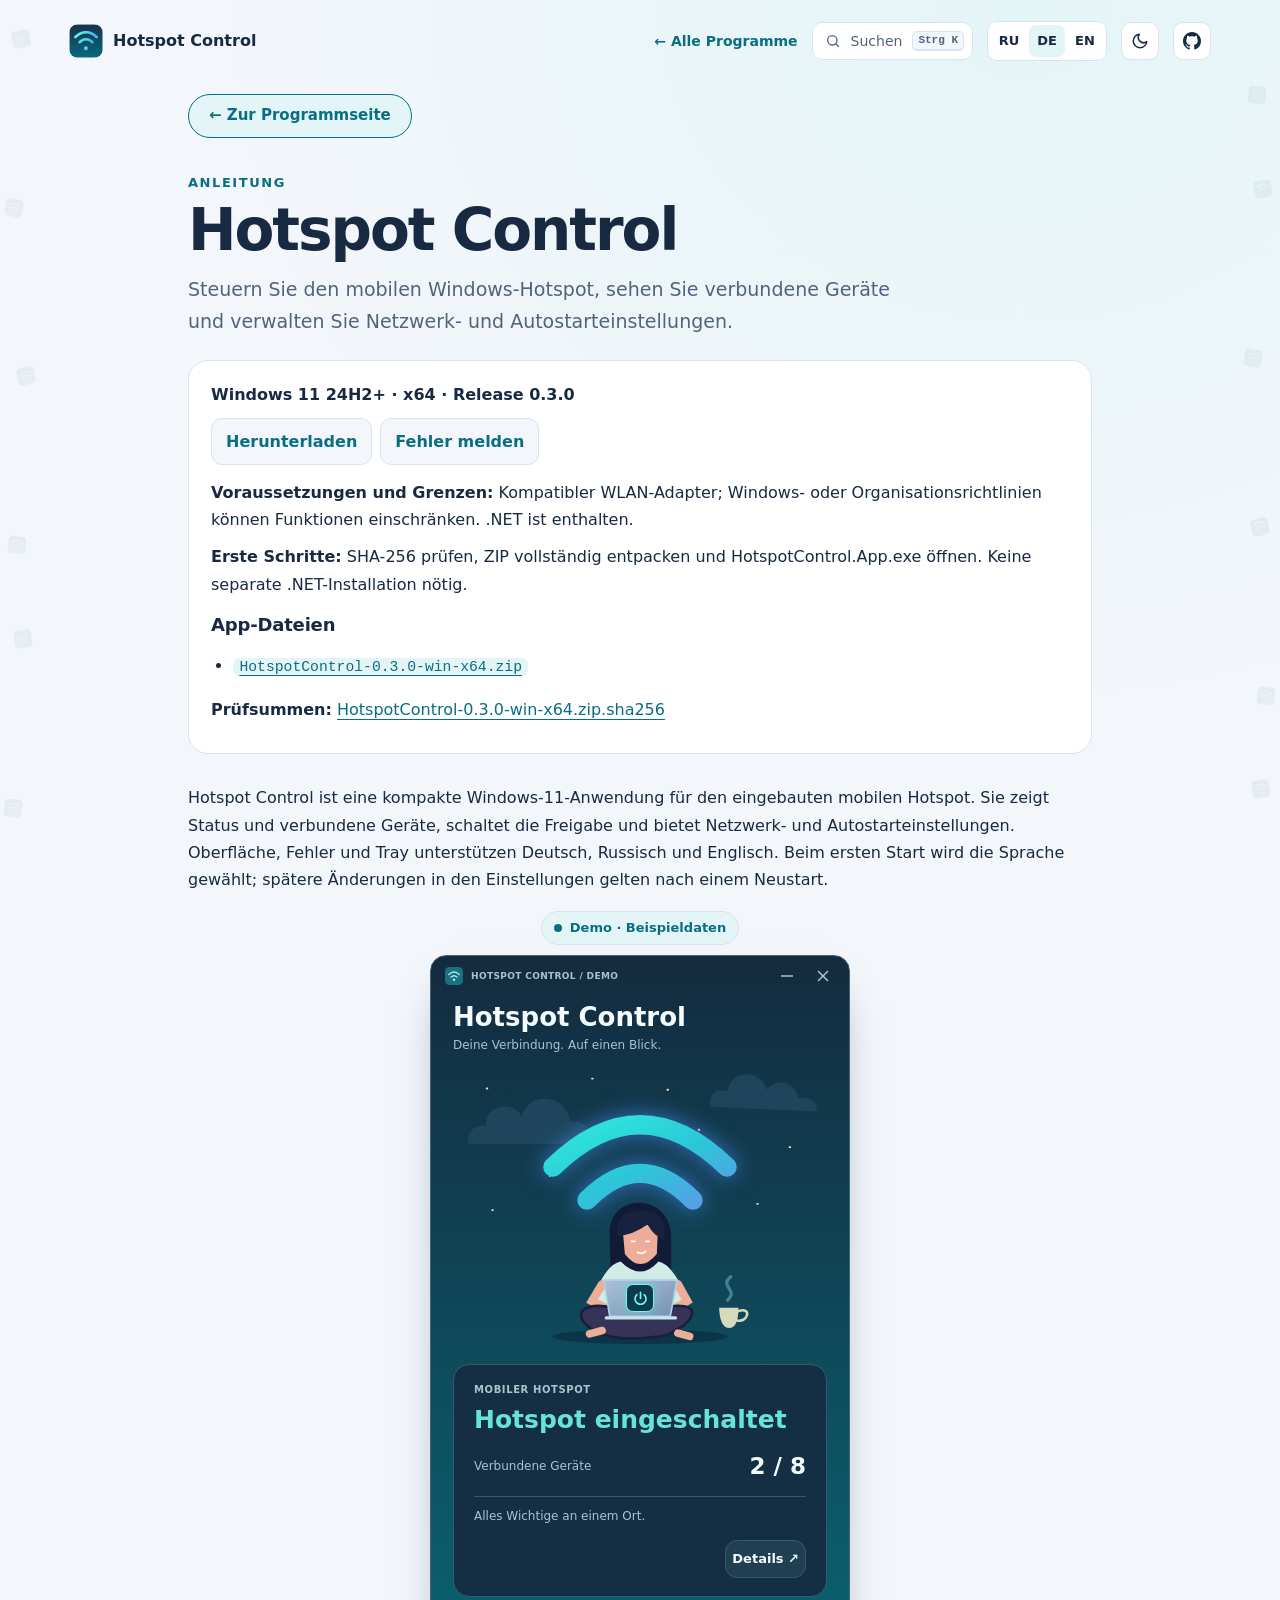
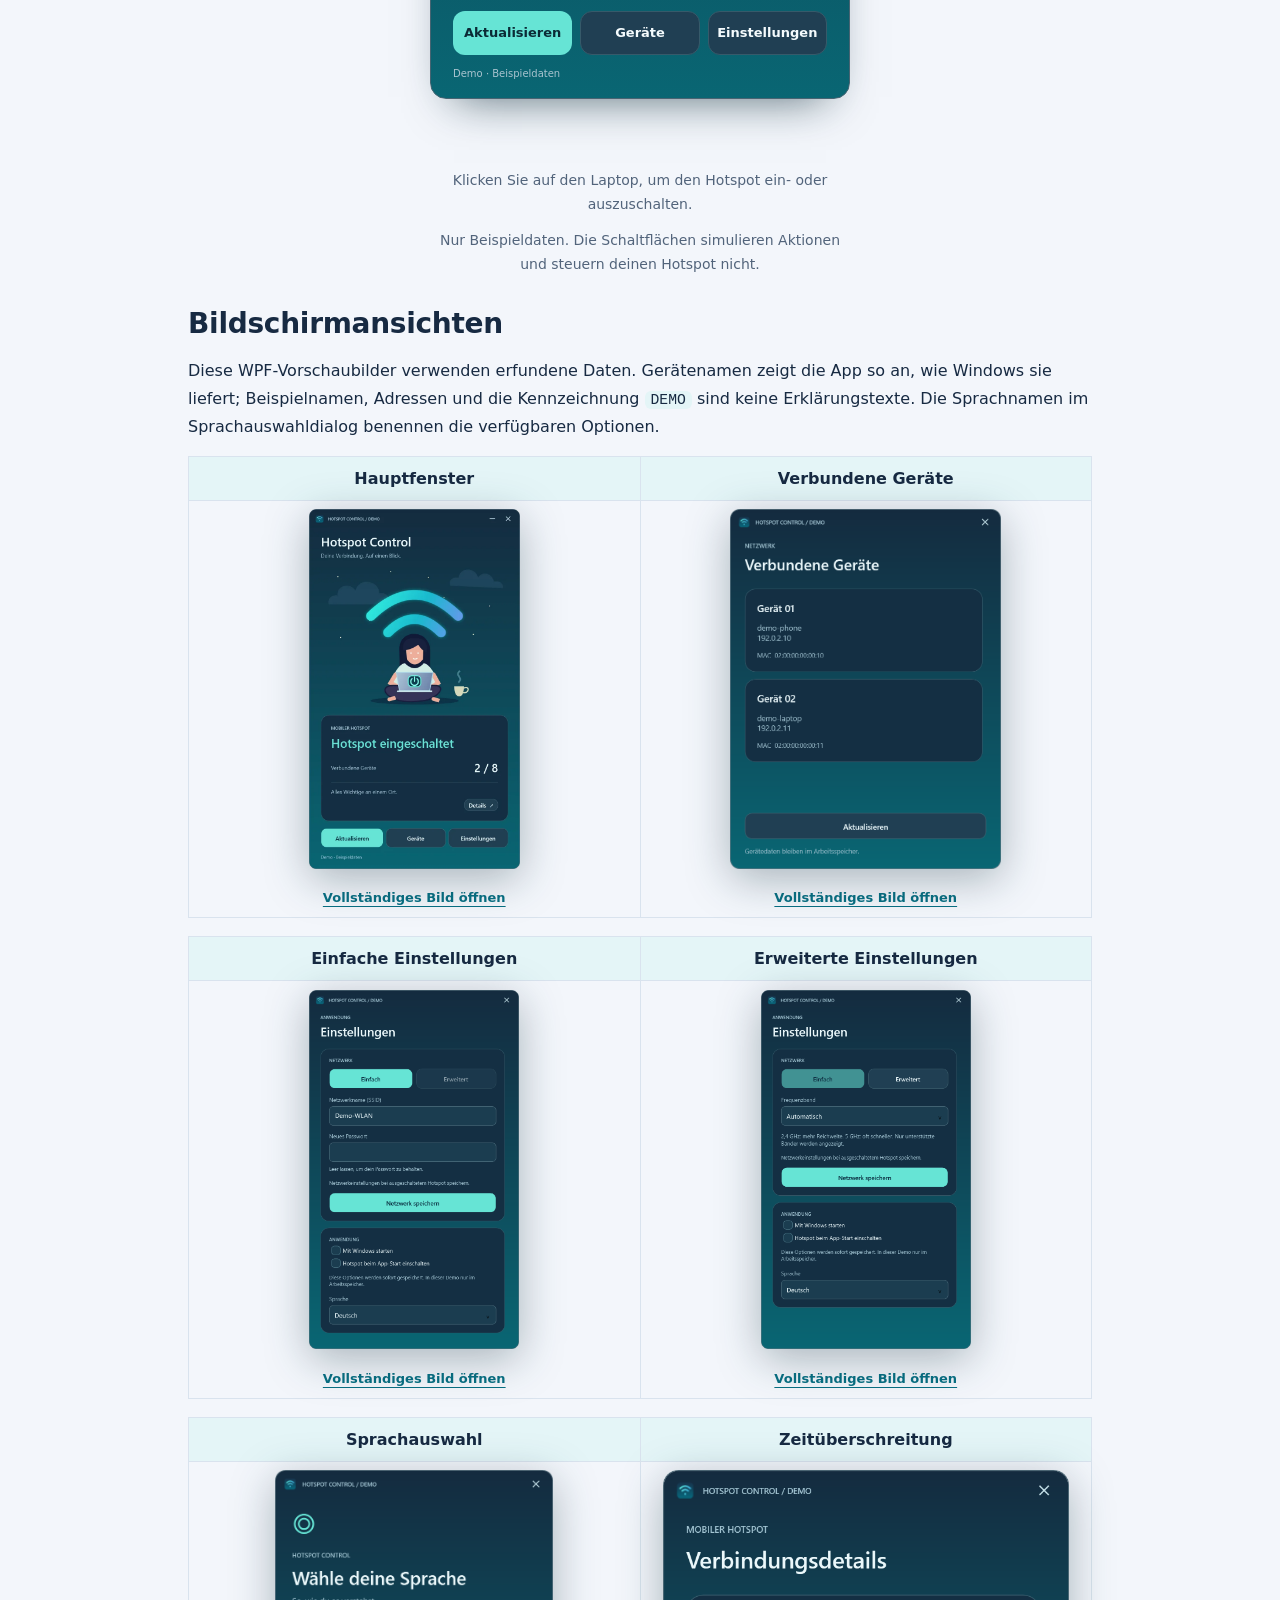
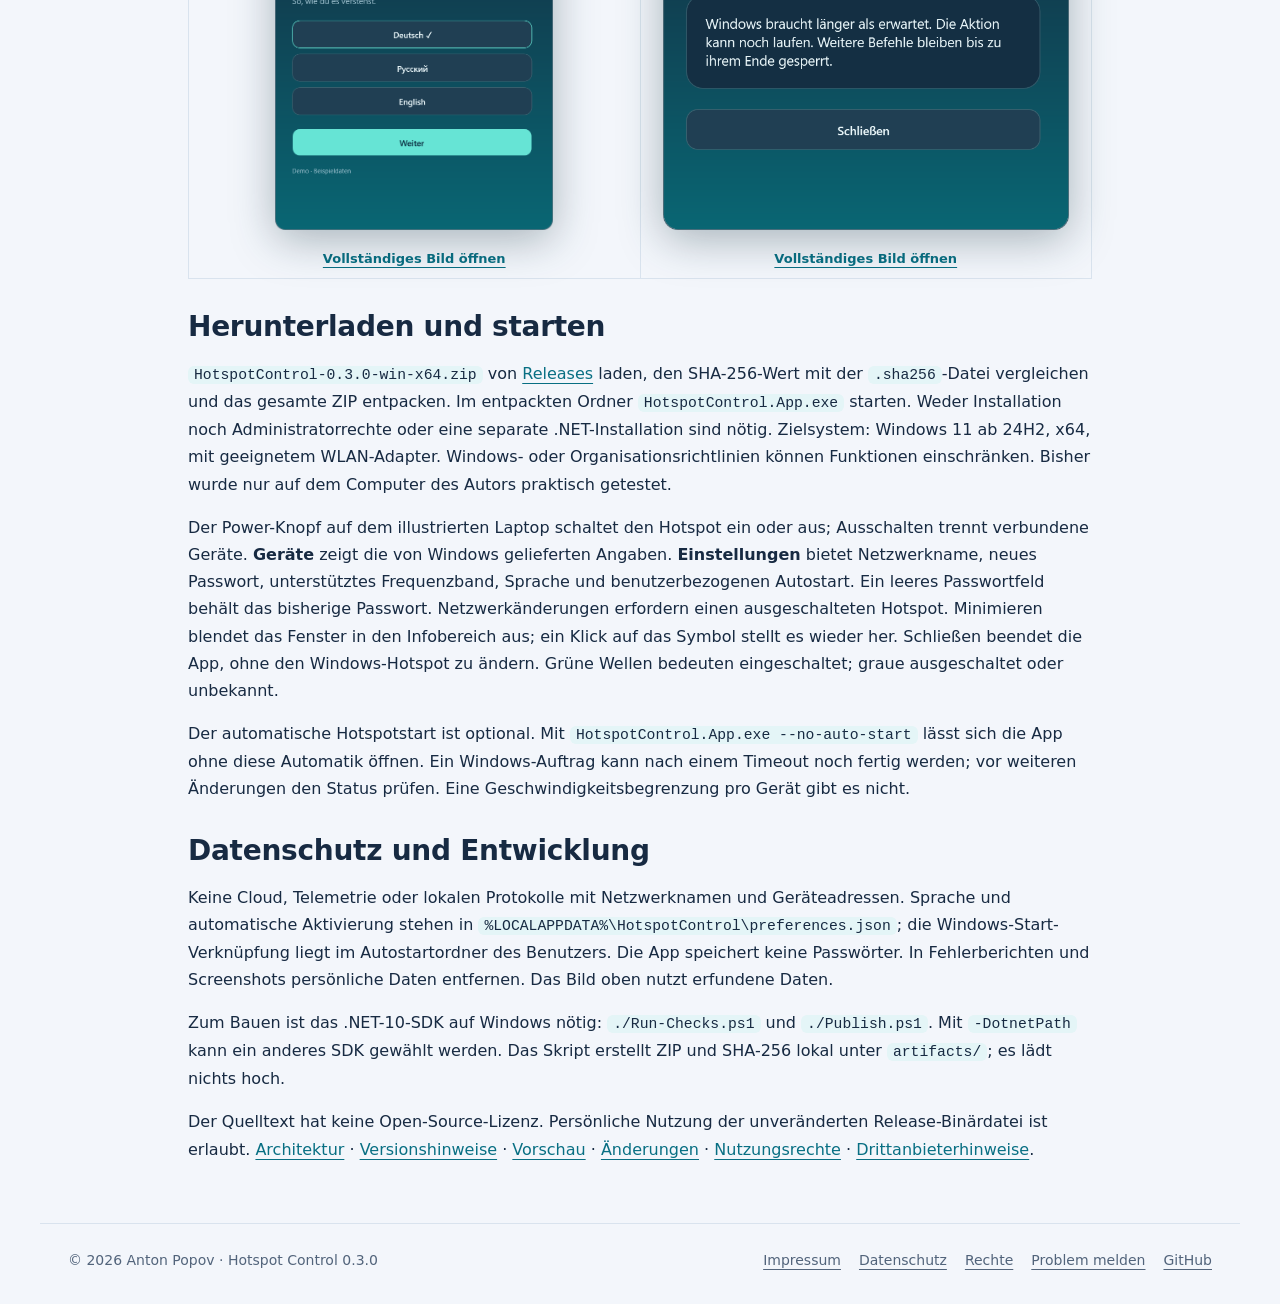
==== commit c4f1f538: "Hotspot demo: 44 px tap area for the laptop switch and a wrapping window title on phones; kit update" ====
--- a/Guide-de.html
+++ b/Guide-de.html
@@ -4,11 +4,11 @@
 <!-- ppk-head:start -->
 <link rel="icon" href="presentation-icon.ico">
 <script src="assets/kit/kit-theme.js"></script>
-<link rel="stylesheet" href="assets/kit/kit.css?v=2026.11.06-3">
+<link rel="stylesheet" href="assets/kit/kit.css?v=2026.11.16-1">
 <link rel="stylesheet" href="presentation.css?v=cfb1ed99">
 <link rel="stylesheet" href="guide-polish.css?v=80c9c462">
-<script src="assets/kit/programs.js?v=2026.11.06-3" defer></script>
-<script src="assets/kit/kit.js?v=2026.11.06-3" defer></script>
+<script src="assets/kit/programs.js?v=2026.11.16-1" defer></script>
+<script src="assets/kit/kit.js?v=2026.11.16-1" defer></script>
 <!-- ppk-head:end -->
 </head>
 <body class="ppk-page">
@@ -37,7 +37,7 @@
 <section class="overview">
 <p>Hotspot Control ist eine kompakte Windows-11-Anwendung für den eingebauten mobilen Hotspot. Sie zeigt Status und verbundene Geräte, schaltet die Freigabe und bietet Netzwerk- und Autostarteinstellungen. Oberfläche, Fehler und Tray unterstützen Deutsch, Russisch und Englisch. Beim ersten Start wird die Sprache gewählt; spätere Änderungen in den Einstellungen gelten nach einem Neustart.</p>
 <!-- hotspot-demo:start -->
-<link rel="stylesheet" href="assets/hotspot-demo.css?v=b2074848">
+<link rel="stylesheet" href="assets/hotspot-demo.css?v=93572a50">
 <div class="hsd" data-hotspot-demo hidden></div>
 <script src="assets/hotspot-demo/strings-de.js?v=710bd7a7" defer></script>
 <script src="assets/hotspot-demo.js?v=efd0f748" defer></script>
--- a/assets/kit/kit.css
+++ b/assets/kit/kit.css
@@ -290,4 +290,6 @@
 }
 @keyframes ppk-decor-drift{from{transform:translateY(-10px)}to{transform:translateY(10px)}}
 @media print{.ppk-decor{display:none!important}}
-@media (prefers-reduced-motion:reduce){.ppk-decor{transition:none}.ppk-decor-side{animation:none;will-change:auto}}+@media (prefers-reduced-motion:reduce){.ppk-decor{transition:none}.ppk-decor-side{animation:none;will-change:auto}}
+/* very narrow phones: the technology chip goes under the source-code label instead of beside it in two tall blocks */
+@media (max-width:420px){.ppk-btn-gh{flex-wrap:wrap;row-gap:6px}.ppk-btn-gh .ppk-chip{flex:1 0 100%;justify-content:center;text-align:center}}
--- a/assets/hotspot-demo.css
+++ b/assets/hotspot-demo.css
@@ -37,7 +37,7 @@
 .is-on .hsd-signal{filter:drop-shadow(0 0 22px rgba(74,145,255,.65))}
 /* the laptop in the drawing is the switch: a transparent button over the laptop, the power mark sits on its screen */
 .hsd-laptop{position:absolute;left:40.2%;top:74%;width:19.8%;height:12.6%;display:grid;place-items:center;padding:0;border:0;border-radius:9px;background:transparent;color:#63ffdf;cursor:pointer;transition:background .15s,box-shadow .15s,transform .15s}
-.hsd-laptop::before{content:"";position:absolute;inset:-8px}
+.hsd-laptop::before{content:"";position:absolute;left:50%;top:50%;width:max(calc(100% + 16px),44px);height:max(calc(100% + 16px),44px);transform:translate(-50%,-50%)}
 .hsd-laptop-mark{display:grid;place-items:center;width:38%;aspect-ratio:1;min-width:20px;border:1.5px solid #63ffdf;border-radius:25%;background:#113a51;pointer-events:none}
 .hsd-laptop-mark svg{width:50%;height:56%}
 .hsd-laptop:focus-visible{outline:none}
@@ -54,12 +54,12 @@
 .hsd-status{margin:8px 0 0;color:var(--hsd-accent);font-size:25px;font-weight:600;line-height:1.2}
 .hsd-status.is-off{color:#9fb6c3}
 .hsd-row{display:flex;align-items:center;justify-content:space-between;gap:10px;margin-top:16px}
-.hsd-muted{color:var(--hsd-muted);font-size:12px}
+.hsd-muted{min-width:0;color:var(--hsd-muted);font-size:12px}
 .hsd-small{font-size:11px}
 .hsd-count{font-size:23px;font-weight:600;white-space:nowrap}
 .hsd-rule{height:1px;margin:14px 0 11px;background:var(--hsd-line)}
 .hsd-note{min-height:2.7em;color:var(--hsd-muted);font-size:12px}
-.hsd-details{margin-left:auto;display:flex;min-height:30px;padding:3px 10px}
+.hsd-details{margin-left:auto;display:flex;align-items:center;justify-content:center;min-height:30px;padding:3px 10px}
 .hsd-actions{flex:none;display:grid;grid-template-columns:repeat(3,minmax(0,1fr));gap:8px;margin-top:14px}
 .hsd-foot{flex:none;margin-top:12px;color:var(--hsd-muted);font-size:10px}
 .hsd-primary,.hsd-secondary{min-height:44px;padding:9px 6px;border:1px solid transparent;border-radius:12px;color:var(--hsd-ink);font:inherit;font-size:13px;font-weight:600;cursor:pointer;transition:filter .15s,transform .15s}
@@ -69,8 +69,8 @@
 .hsd-primary:active,.hsd-secondary:active{transform:scale(.98)}
 .hsd-wide{width:100%}
 .hsd-details.hsd-secondary,.hsd-details-inline.hsd-secondary{width:auto;min-height:28px}
-.hsd-right{display:flex;align-items:center;gap:12px}
-.hsd-details-inline{display:none;padding:3px 10px;white-space:nowrap}
+.hsd-right{display:flex;align-items:center;gap:12px;flex:none;margin-left:auto}
+.hsd-details-inline{display:none;align-items:center;justify-content:center;padding:3px 10px;white-space:nowrap;line-height:1.2}
 .hsd-details{white-space:nowrap}
 /* compact layout (window height < 650 px), as in the program */
 .is-compact .hsd-screen{padding:4px 18px 12px}
@@ -78,7 +78,7 @@
 .is-compact .hsd-tagline,.is-compact .hsd-main .hsd-caps-label,.is-compact .hsd-rule,.is-compact .hsd-note,.is-compact .hsd-foot{display:none}
 .is-compact .hsd-card{padding:12px 16px}
 .is-compact .hsd-status{margin-top:0;font-size:21px}
-.is-compact .hsd-row{margin-top:5px}
+.is-compact .hsd-row{margin-top:5px;flex-wrap:wrap;row-gap:6px}
 .is-compact .hsd-count{font-size:19px}
 .is-compact .hsd-details{display:none}
 .is-compact .hsd-details-inline{display:flex}
@@ -170,6 +170,7 @@
 /* Phones: 12 px minimum text, 40+ px buttons, three action buttons that fit a 288 px column */
 @media(max-width:640px){
 .hsd-brand,.hsd-caps-label,.hsd-foot,.hsd-small{font-size:12px}
+.hsd-brand{overflow:visible;text-overflow:clip;white-space:normal;line-height:1.2}
 .hsd-cap{width:44px;height:40px}
 .hsd-details.hsd-secondary,.hsd-details-inline.hsd-secondary{min-height:40px}
 }
